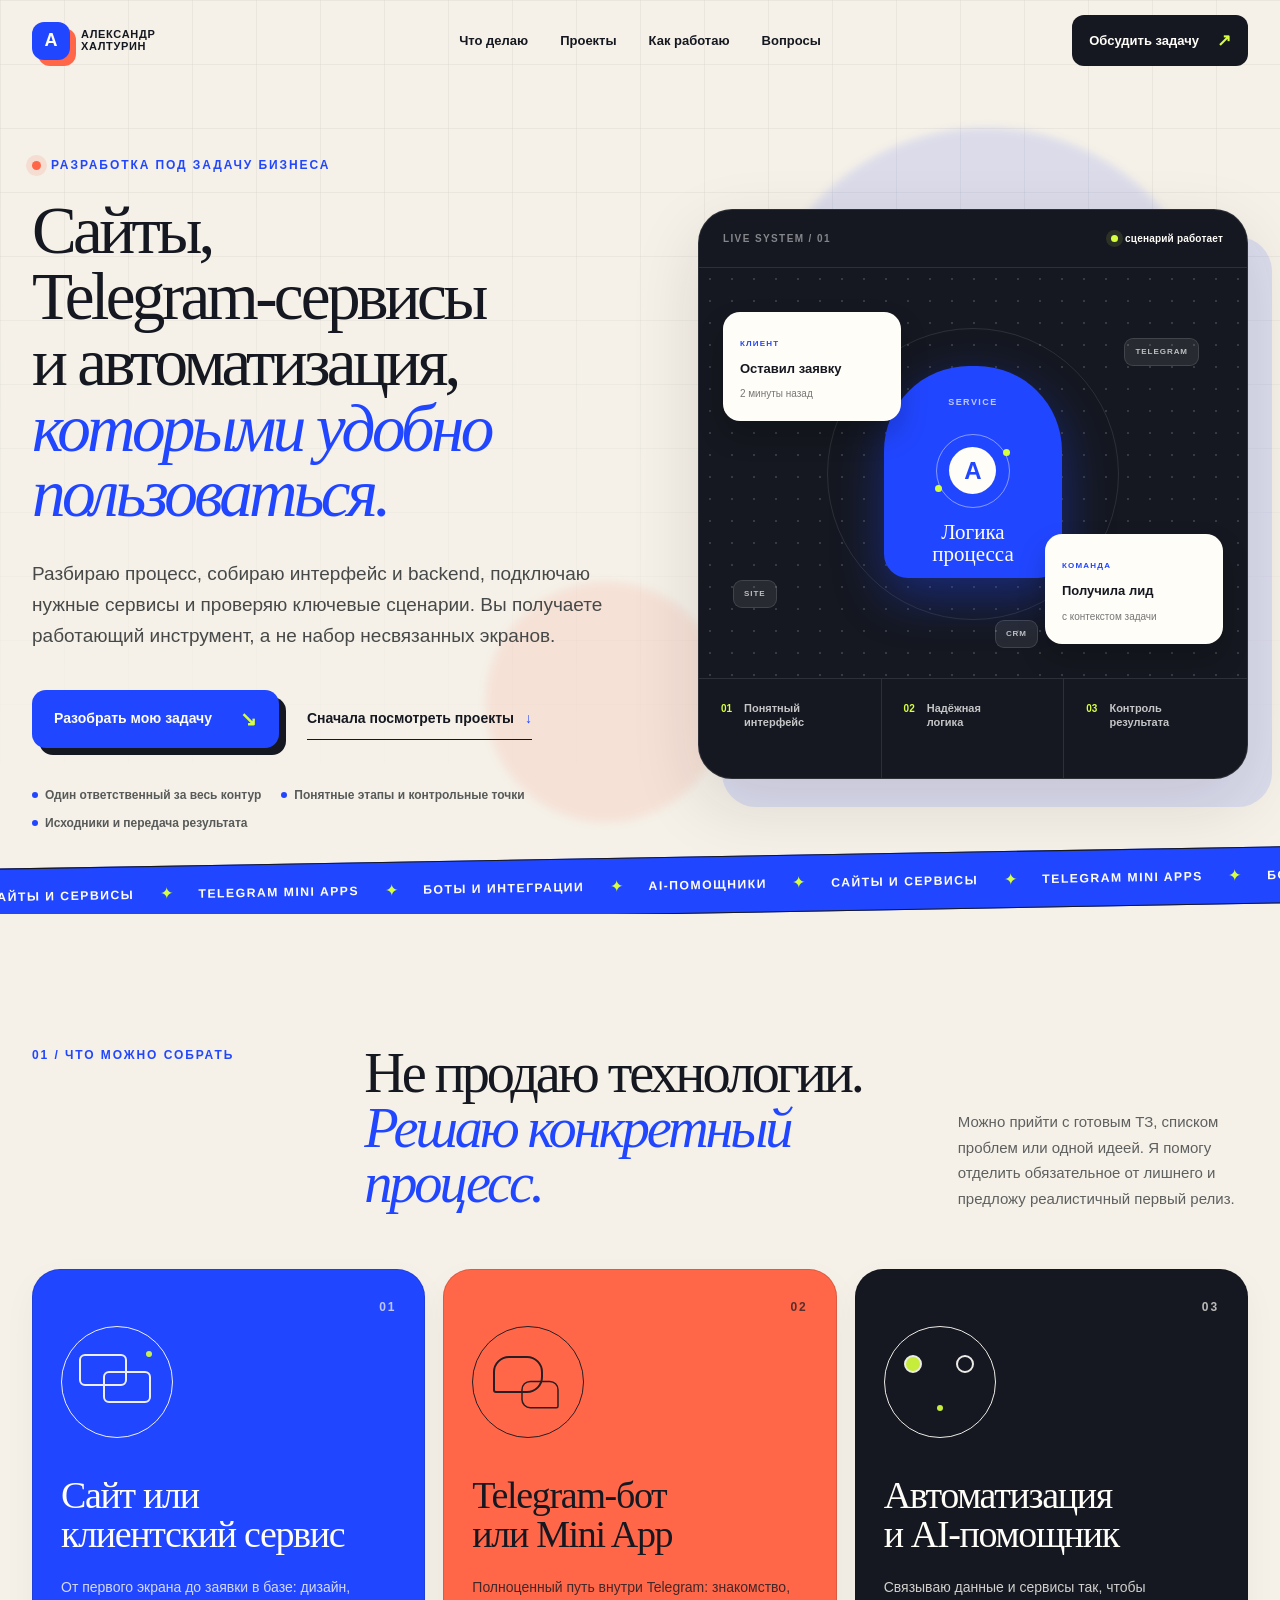
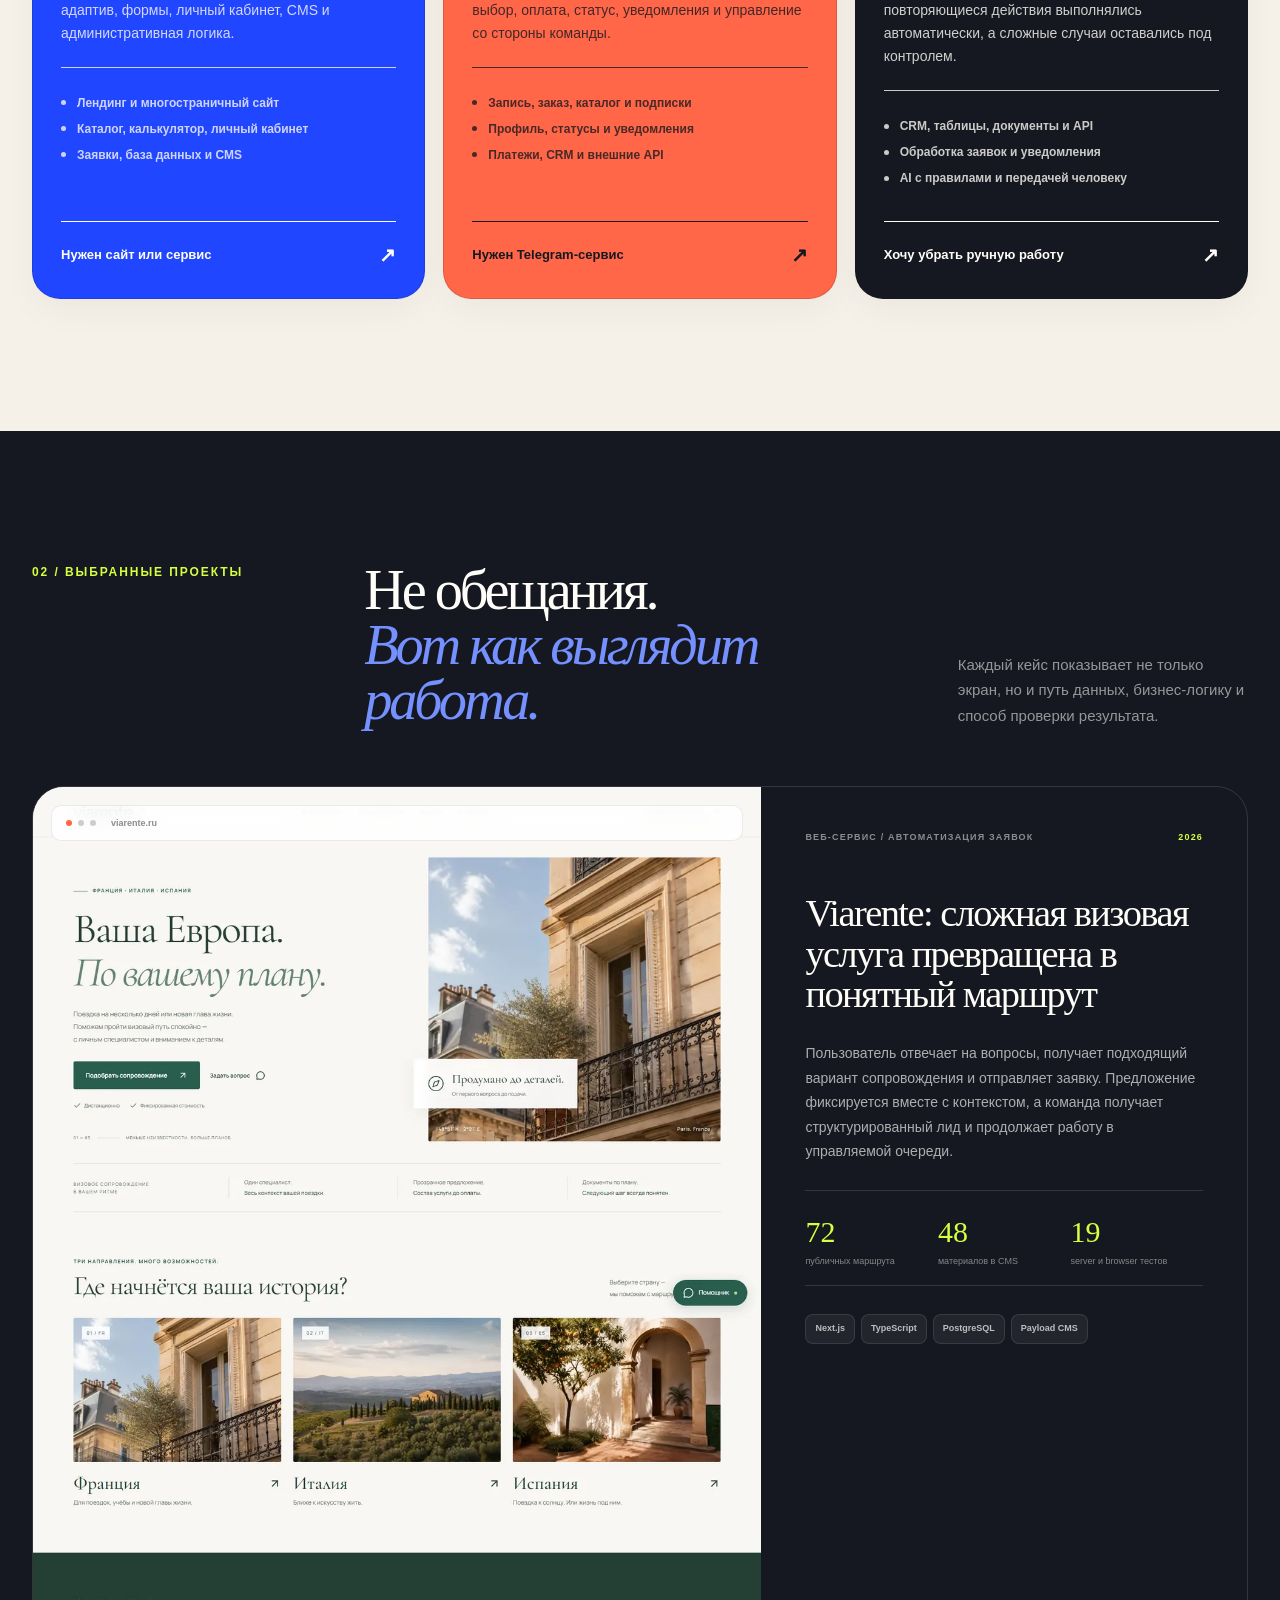
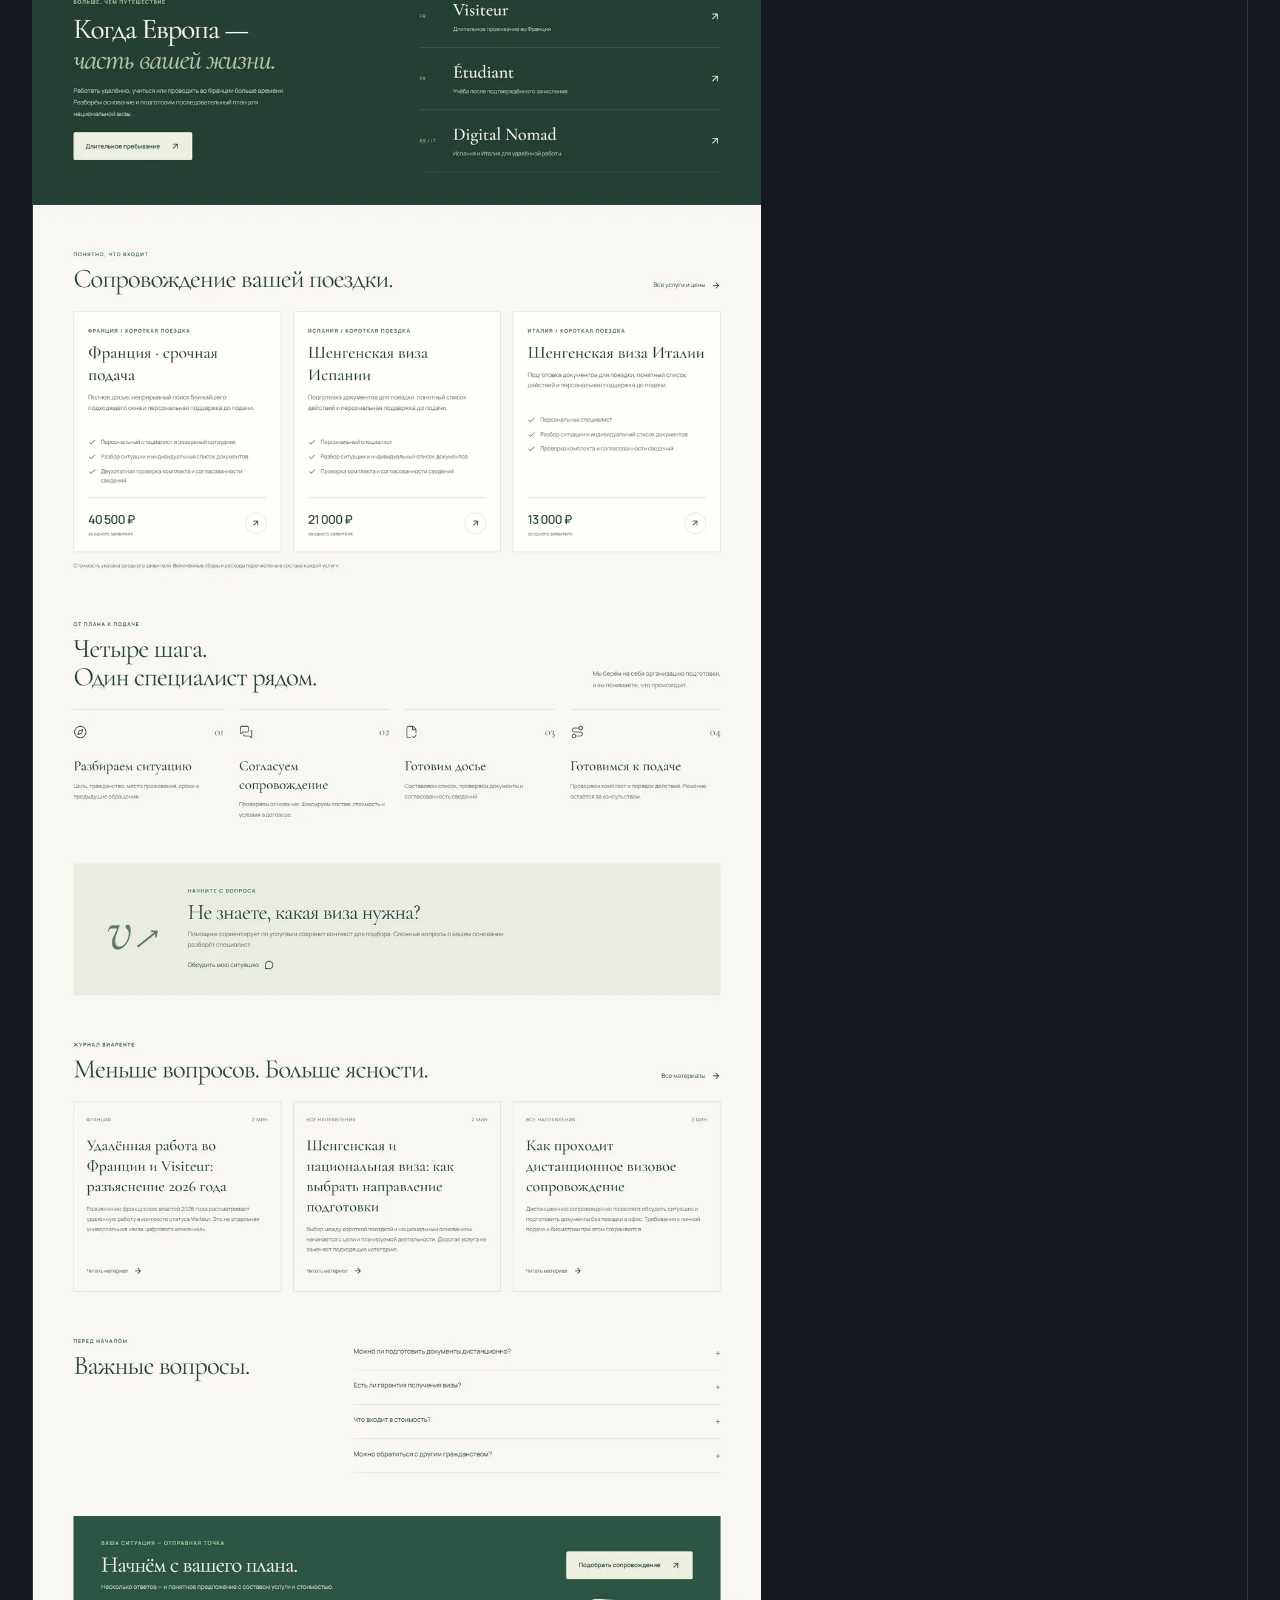
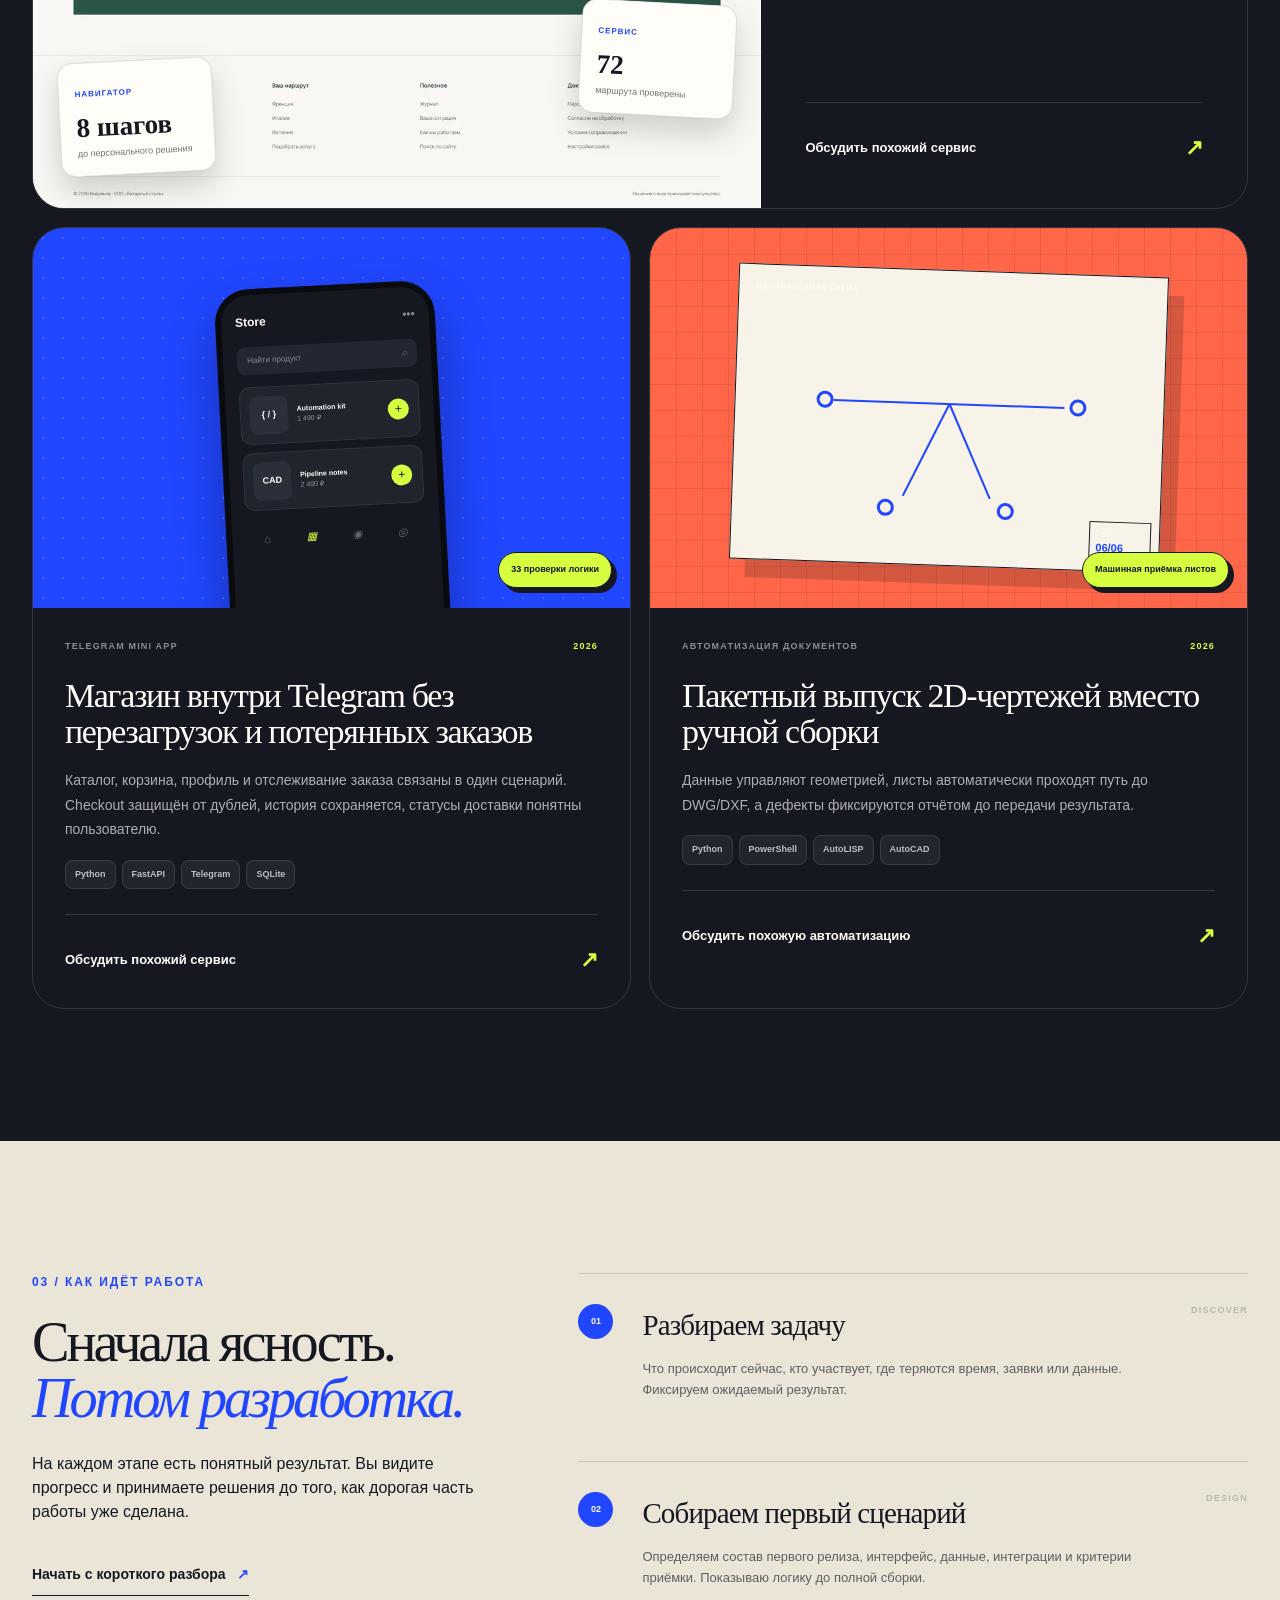
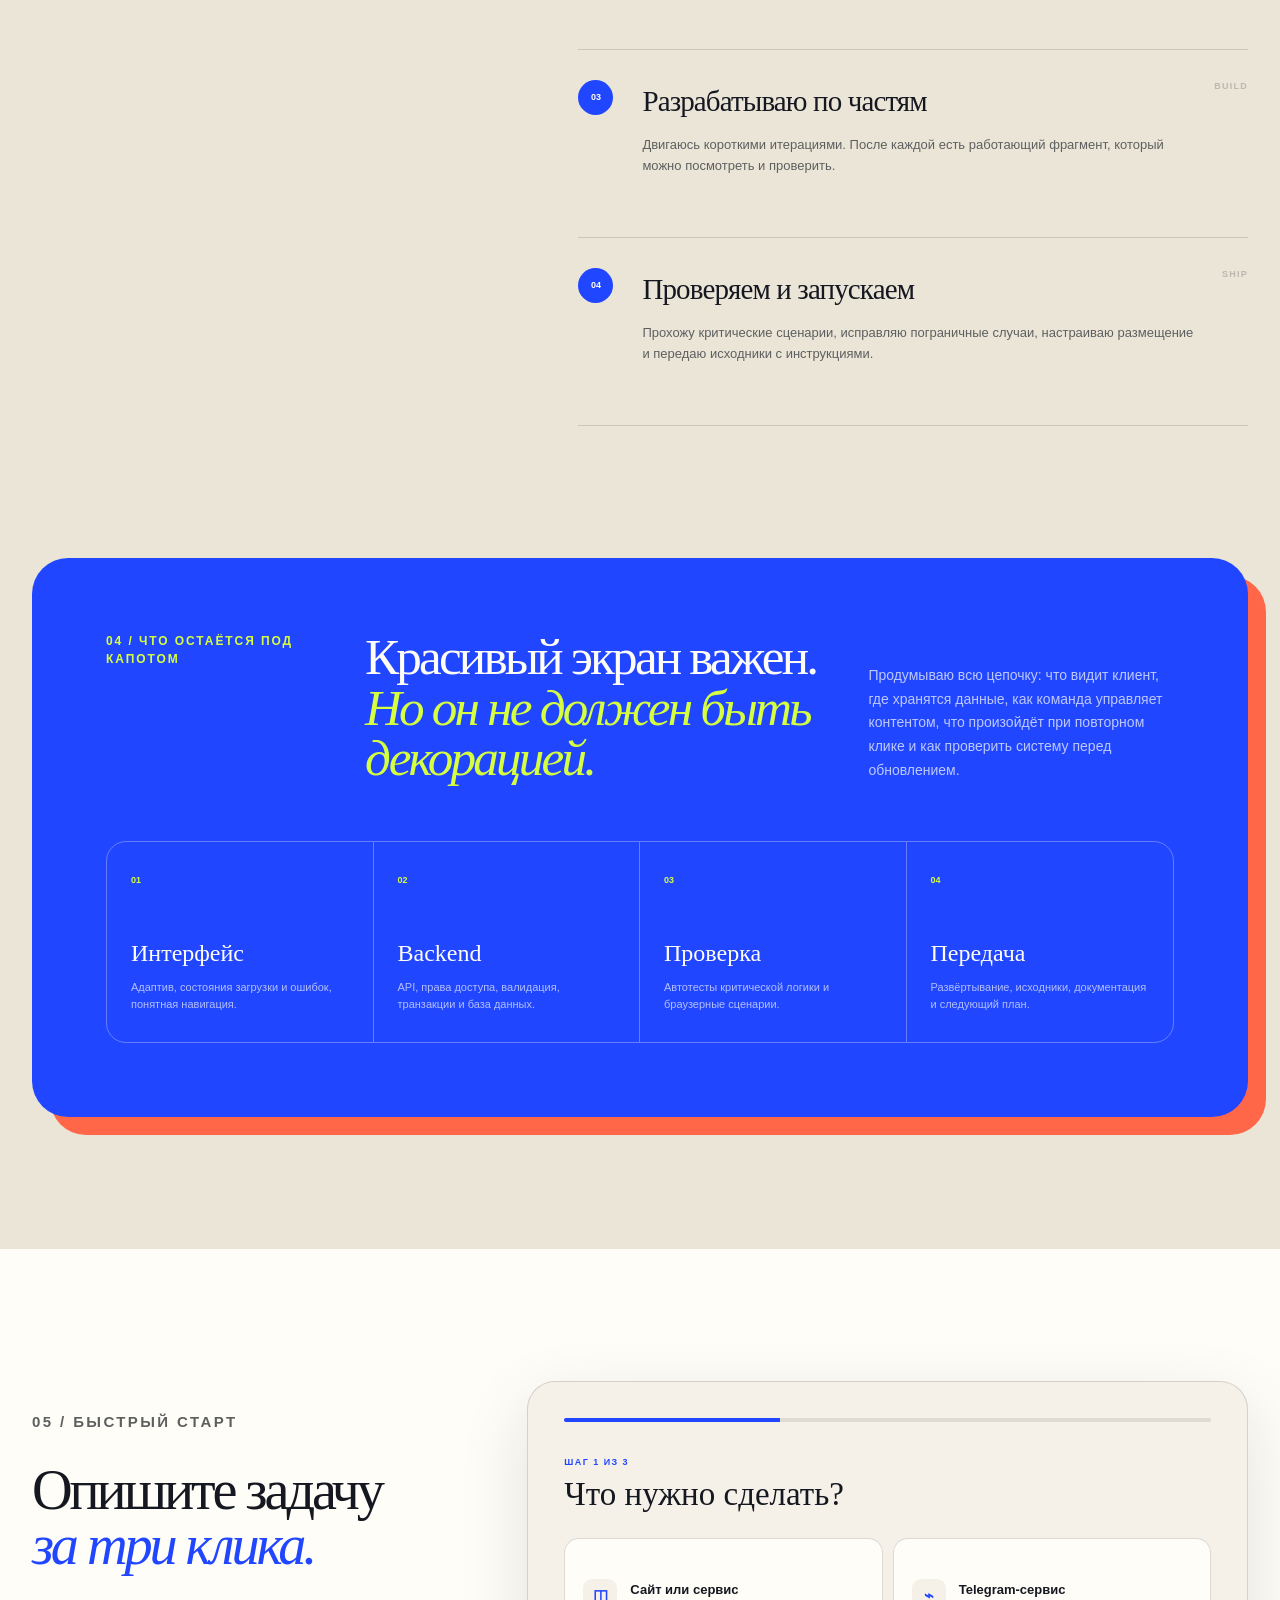
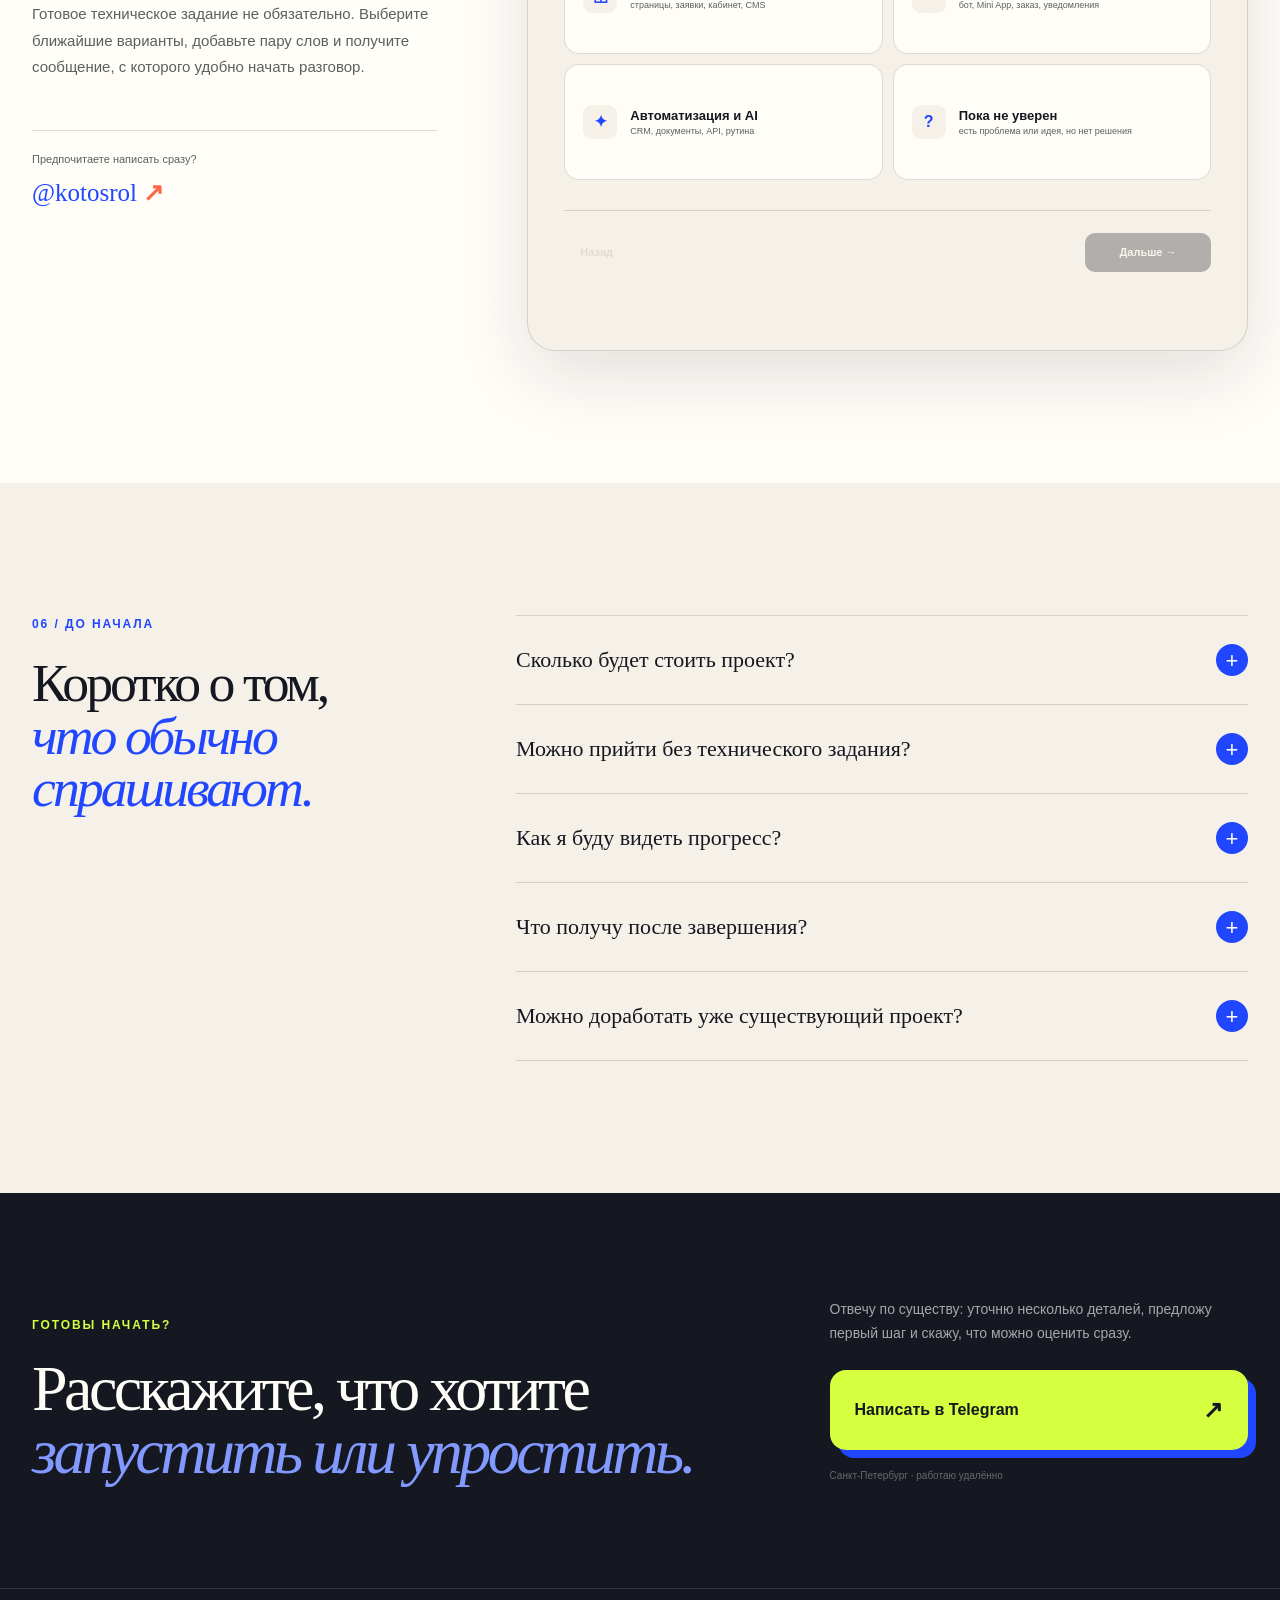
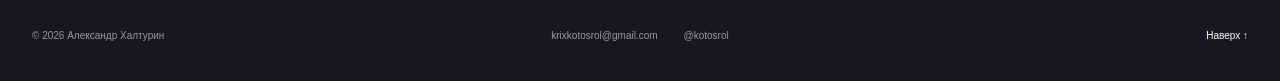
==== index.html @ 5d01c500 "Launch client-focused portfolio" ====
<!doctype html>
<html lang="ru">
<head>
  <meta charset="utf-8">
  <meta name="viewport" content="width=device-width, initial-scale=1">
  <meta name="theme-color" content="#f5f1e8">
  <meta name="description" content="Сайты, Telegram-сервисы и автоматизация для бизнеса. Разбор задачи, интерфейс, backend, интеграции и проверка перед запуском.">
  <title>Александр Халтурин — сайты, Telegram и автоматизация</title>
  <link rel="icon" href="assets/favicon.svg" type="image/svg+xml">
  <link rel="stylesheet" href="styles.css">
  <script src="app.js" defer></script>
</head>
<body>
  <a class="skip-link" href="#main">Перейти к содержанию</a>

  <header class="site-header" data-header>
    <a class="brand" href="#top" aria-label="На главную">
      <span class="brand-mark">A</span>
      <span>Александр<br>Халтурин</span>
    </a>
    <nav class="desktop-nav" aria-label="Основная навигация">
      <a href="#services">Что делаю</a>
      <a href="#work">Проекты</a>
      <a href="#process">Как работаю</a>
      <a href="#faq">Вопросы</a>
    </nav>
    <a class="header-cta" href="#brief">Обсудить задачу <span>↗</span></a>
    <button class="menu-toggle" type="button" aria-label="Открыть меню" aria-expanded="false" data-menu-toggle>
      <span></span><span></span>
    </button>
    <nav class="mobile-nav" aria-label="Мобильная навигация" data-mobile-nav>
      <a href="#services">Что делаю</a>
      <a href="#work">Проекты</a>
      <a href="#process">Как работаю</a>
      <a href="#faq">Вопросы</a>
      <a href="#brief">Обсудить задачу</a>
    </nav>
  </header>

  <main id="main">
    <section class="hero" id="top">
      <div class="hero-grid" aria-hidden="true"></div>
      <div class="hero-orb hero-orb-one" aria-hidden="true"></div>
      <div class="hero-orb hero-orb-two" aria-hidden="true"></div>
      <div class="shell hero-layout">
        <div class="hero-copy reveal">
          <p class="eyebrow"><span></span> Разработка под задачу бизнеса</p>
          <h1>Сайты, Telegram&#8209;сервисы<br>и автоматизация,<br><em>которыми удобно пользоваться.</em></h1>
          <p class="hero-lead">Разбираю процесс, собираю интерфейс и backend, подключаю нужные сервисы и проверяю ключевые сценарии. Вы получаете работающий инструмент, а не набор несвязанных экранов.</p>
          <div class="hero-actions">
            <a class="button button-primary" href="#brief">Разобрать мою задачу <span>↘</span></a>
            <a class="text-link" href="#work">Сначала посмотреть проекты <span>↓</span></a>
          </div>
          <ul class="hero-points" aria-label="Основные преимущества">
            <li><i></i> Один ответственный за весь контур</li>
            <li><i></i> Понятные этапы и контрольные точки</li>
            <li><i></i> Исходники и передача результата</li>
          </ul>
        </div>

        <div class="hero-stage reveal" style="--delay:120ms" aria-label="Схема работы цифрового сервиса">
          <div class="stage-topline"><span>LIVE SYSTEM / 01</span><b><i></i> сценарий работает</b></div>
          <div class="stage-canvas">
            <div class="stage-card stage-user">
              <small>КЛИЕНТ</small>
              <strong>Оставил заявку</strong>
              <span>2 минуты назад</span>
            </div>
            <div class="stage-path path-one"><i></i></div>
            <div class="stage-core">
              <span class="core-label">SERVICE</span>
              <div class="core-ring"><div>A</div></div>
              <strong>Логика<br>процесса</strong>
            </div>
            <div class="stage-path path-two"><i></i></div>
            <div class="stage-card stage-result">
              <small>КОМАНДА</small>
              <strong>Получила лид</strong>
              <span>с контекстом задачи</span>
            </div>
            <div class="stage-chip chip-site">SITE</div>
            <div class="stage-chip chip-telegram">TELEGRAM</div>
            <div class="stage-chip chip-crm">CRM</div>
          </div>
          <div class="stage-footer">
            <div><span>01</span><p>Понятный<br>интерфейс</p></div>
            <div><span>02</span><p>Надёжная<br>логика</p></div>
            <div><span>03</span><p>Контроль<br>результата</p></div>
          </div>
        </div>
      </div>
      <div class="hero-marquee" aria-label="Направления работы">
        <div>
          <span>САЙТЫ И СЕРВИСЫ</span><i>✦</i><span>TELEGRAM MINI APPS</span><i>✦</i><span>БОТЫ И ИНТЕГРАЦИИ</span><i>✦</i><span>AI-ПОМОЩНИКИ</span><i>✦</i>
          <span aria-hidden="true">САЙТЫ И СЕРВИСЫ</span><i aria-hidden="true">✦</i><span aria-hidden="true">TELEGRAM MINI APPS</span><i aria-hidden="true">✦</i><span aria-hidden="true">БОТЫ И ИНТЕГРАЦИИ</span><i aria-hidden="true">✦</i><span aria-hidden="true">AI-ПОМОЩНИКИ</span><i aria-hidden="true">✦</i>
        </div>
      </div>
    </section>

    <section class="services section" id="services" aria-labelledby="services-title">
      <div class="shell">
        <header class="section-head reveal">
          <p class="section-kicker">01 / ЧТО МОЖНО СОБРАТЬ</p>
          <h2 id="services-title">Не продаю технологии.<br><em>Решаю конкретный процесс.</em></h2>
          <p>Можно прийти с готовым ТЗ, списком проблем или одной идеей. Я помогу отделить обязательное от лишнего и предложу реалистичный первый релиз.</p>
        </header>

        <div class="service-grid">
          <article class="service-card service-blue reveal">
            <div class="service-number">01</div>
            <div class="service-icon" aria-hidden="true"><span></span><span></span><span></span></div>
            <h3>Сайт или<br>клиентский сервис</h3>
            <p>От первого экрана до заявки в базе: дизайн, адаптив, формы, личный кабинет, CMS и административная логика.</p>
            <ul>
              <li>Лендинг и многостраничный сайт</li>
              <li>Каталог, калькулятор, личный кабинет</li>
              <li>Заявки, база данных и CMS</li>
            </ul>
            <a href="#brief" data-preset="site">Нужен сайт или сервис <span>↗</span></a>
          </article>

          <article class="service-card service-coral reveal" style="--delay:90ms">
            <div class="service-number">02</div>
            <div class="service-icon service-icon-chat" aria-hidden="true"><span></span><span></span></div>
            <h3>Telegram-бот<br>или Mini App</h3>
            <p>Полноценный путь внутри Telegram: знакомство, выбор, оплата, статус, уведомления и управление со стороны команды.</p>
            <ul>
              <li>Запись, заказ, каталог и подписки</li>
              <li>Профиль, статусы и уведомления</li>
              <li>Платежи, CRM и внешние API</li>
            </ul>
            <a href="#brief" data-preset="telegram">Нужен Telegram-сервис <span>↗</span></a>
          </article>

          <article class="service-card service-dark reveal" style="--delay:180ms">
            <div class="service-number">03</div>
            <div class="service-icon service-icon-flow" aria-hidden="true"><span></span><span></span><span></span></div>
            <h3>Автоматизация<br>и AI-помощник</h3>
            <p>Связываю данные и сервисы так, чтобы повторяющиеся действия выполнялись автоматически, а сложные случаи оставались под контролем.</p>
            <ul>
              <li>CRM, таблицы, документы и API</li>
              <li>Обработка заявок и уведомления</li>
              <li>AI с правилами и передачей человеку</li>
            </ul>
            <a href="#brief" data-preset="automation">Хочу убрать ручную работу <span>↗</span></a>
          </article>
        </div>
      </div>
    </section>

    <section class="work section" id="work" aria-labelledby="work-title">
      <div class="shell">
        <header class="section-head section-head-light reveal">
          <p class="section-kicker">02 / ВЫБРАННЫЕ ПРОЕКТЫ</p>
          <h2 id="work-title">Не обещания.<br><em>Вот как выглядит работа.</em></h2>
          <p>Каждый кейс показывает не только экран, но и путь данных, бизнес-логику и способ проверки результата.</p>
        </header>

        <article class="case case-featured reveal">
          <div class="case-visual viarente-visual">
            <img src="assets/viarente-home.webp" width="1600" height="1000" alt="Главная страница визовой платформы Viarente" loading="lazy">
            <div class="case-browser"><i></i><i></i><i></i><span>viarente.ru</span></div>
            <div class="case-float float-one"><small>НАВИГАТОР</small><strong>8 шагов</strong><span>до персонального решения</span></div>
            <div class="case-float float-two"><small>СЕРВИС</small><strong>72</strong><span>маршрута проверены</span></div>
          </div>
          <div class="case-copy">
            <div class="case-meta"><span>Веб-сервис / автоматизация заявок</span><b>2026</b></div>
            <h3>Viarente: сложная визовая услуга превращена в понятный маршрут</h3>
            <p>Пользователь отвечает на вопросы, получает подходящий вариант сопровождения и отправляет заявку. Предложение фиксируется вместе с контекстом, а команда получает структурированный лид и продолжает работу в управляемой очереди.</p>
            <dl class="case-stats">
              <div><dt>72</dt><dd>публичных маршрута</dd></div>
              <div><dt>48</dt><dd>материалов в CMS</dd></div>
              <div><dt>19</dt><dd>server и browser тестов</dd></div>
            </dl>
            <div class="case-tags"><span>Next.js</span><span>TypeScript</span><span>PostgreSQL</span><span>Payload CMS</span></div>
            <a class="case-link" href="#brief" data-preset="site">Обсудить похожий сервис <span>↗</span></a>
          </div>
        </article>

        <div class="case-pair">
          <article class="case case-small reveal">
            <div class="case-product telegram-product" aria-hidden="true">
              <div class="phone-shell">
                <div class="phone-head"><b>Store</b><span>•••</span></div>
                <div class="phone-search">Найти продукт <i>⌕</i></div>
                <div class="phone-card"><div>{ / }</div><p><strong>Automation kit</strong><span>1 490 ₽</span></p><button>+</button></div>
                <div class="phone-card"><div>CAD</div><p><strong>Pipeline notes</strong><span>2 490 ₽</span></p><button>+</button></div>
                <div class="phone-nav"><i>⌂</i><i>▦</i><i>◉</i><i>◎</i></div>
              </div>
              <span class="product-pill">33 проверки логики</span>
            </div>
            <div class="case-copy">
              <div class="case-meta"><span>Telegram Mini App</span><b>2026</b></div>
              <h3>Магазин внутри Telegram без перезагрузок и потерянных заказов</h3>
              <p>Каталог, корзина, профиль и отслеживание заказа связаны в один сценарий. Checkout защищён от дублей, история сохраняется, статусы доставки понятны пользователю.</p>
              <div class="case-tags"><span>Python</span><span>FastAPI</span><span>Telegram</span><span>SQLite</span></div>
              <a class="case-link" href="#brief" data-preset="telegram">Обсудить похожий сервис <span>↗</span></a>
            </div>
          </article>

          <article class="case case-small reveal" style="--delay:90ms">
            <div class="case-product cad-product" aria-hidden="true">
              <div class="cad-sheet">
                <span class="cad-title">ОДНОЛИНЕЙНАЯ СХЕМА</span>
                <div class="cad-line line-a"></div><div class="cad-line line-b"></div><div class="cad-line line-c"></div>
                <i class="cad-node node-a"></i><i class="cad-node node-b"></i><i class="cad-node node-c"></i><i class="cad-node node-d"></i>
                <div class="cad-stamp">DWG<br><b>06/06</b></div>
              </div>
              <span class="product-pill">Машинная приёмка листов</span>
            </div>
            <div class="case-copy">
              <div class="case-meta"><span>Автоматизация документов</span><b>2026</b></div>
              <h3>Пакетный выпуск 2D-чертежей вместо ручной сборки</h3>
              <p>Данные управляют геометрией, листы автоматически проходят путь до DWG/DXF, а дефекты фиксируются отчётом до передачи результата.</p>
              <div class="case-tags"><span>Python</span><span>PowerShell</span><span>AutoLISP</span><span>AutoCAD</span></div>
              <a class="case-link" href="#brief" data-preset="automation">Обсудить похожую автоматизацию <span>↗</span></a>
            </div>
          </article>
        </div>
      </div>
    </section>

    <section class="process section" id="process" aria-labelledby="process-title">
      <div class="shell process-layout">
        <header class="section-head reveal">
          <p class="section-kicker">03 / КАК ИДЁТ РАБОТА</p>
          <h2 id="process-title">Сначала ясность.<br><em>Потом разработка.</em></h2>
          <p>На каждом этапе есть понятный результат. Вы видите прогресс и принимаете решения до того, как дорогая часть работы уже сделана.</p>
          <a class="text-link text-link-dark" href="#brief">Начать с короткого разбора <span>↗</span></a>
        </header>
        <ol class="process-list">
          <li class="reveal"><span>01</span><div><h3>Разбираем задачу</h3><p>Что происходит сейчас, кто участвует, где теряются время, заявки или данные. Фиксируем ожидаемый результат.</p></div><b>DISCOVER</b></li>
          <li class="reveal"><span>02</span><div><h3>Собираем первый сценарий</h3><p>Определяем состав первого релиза, интерфейс, данные, интеграции и критерии приёмки. Показываю логику до полной сборки.</p></div><b>DESIGN</b></li>
          <li class="reveal"><span>03</span><div><h3>Разрабатываю по частям</h3><p>Двигаюсь короткими итерациями. После каждой есть работающий фрагмент, который можно посмотреть и проверить.</p></div><b>BUILD</b></li>
          <li class="reveal"><span>04</span><div><h3>Проверяем и запускаем</h3><p>Прохожу критические сценарии, исправляю пограничные случаи, настраиваю размещение и передаю исходники с инструкциями.</p></div><b>SHIP</b></li>
        </ol>
      </div>
    </section>

    <section class="quality section" aria-labelledby="quality-title">
      <div class="shell">
        <div class="quality-panel reveal">
          <div class="quality-copy">
            <p class="section-kicker">04 / ЧТО ОСТАЁТСЯ ПОД КАПОТОМ</p>
            <h2 id="quality-title">Красивый экран важен.<br><em>Но он не должен быть декорацией.</em></h2>
            <p>Продумываю всю цепочку: что видит клиент, где хранятся данные, как команда управляет контентом, что произойдёт при повторном клике и как проверить систему перед обновлением.</p>
          </div>
          <div class="quality-grid">
            <article><span>01</span><h3>Интерфейс</h3><p>Адаптив, состояния загрузки и ошибок, понятная навигация.</p></article>
            <article><span>02</span><h3>Backend</h3><p>API, права доступа, валидация, транзакции и база данных.</p></article>
            <article><span>03</span><h3>Проверка</h3><p>Автотесты критической логики и браузерные сценарии.</p></article>
            <article><span>04</span><h3>Передача</h3><p>Развёртывание, исходники, документация и следующий план.</p></article>
          </div>
        </div>
      </div>
    </section>

    <section class="brief section" id="brief" aria-labelledby="brief-title">
      <div class="shell brief-layout">
        <div class="brief-intro reveal">
          <p class="section-kicker">05 / БЫСТРЫЙ СТАРТ</p>
          <h2 id="brief-title">Опишите задачу<br><em>за три клика.</em></h2>
          <p>Готовое техническое задание не обязательно. Выберите ближайшие варианты, добавьте пару слов и получите сообщение, с которого удобно начать разговор.</p>
          <div class="brief-contact">
            <span>Предпочитаете написать сразу?</span>
            <a href="https://t.me/kotosrol" target="_blank" rel="noopener noreferrer">@kotosrol <b>↗</b></a>
          </div>
        </div>

        <form class="brief-card reveal" style="--delay:100ms" data-brief-form>
          <div class="brief-progress" aria-label="Прогресс заполнения"><span data-progress></span></div>
          <fieldset class="brief-step is-active" data-step="1">
            <legend><small>ШАГ 1 ИЗ 3</small>Что нужно сделать?</legend>
            <div class="choice-grid">
              <label><input type="radio" name="service" value="Сайт или клиентский сервис" data-service="site"><span><i>◫</i><b>Сайт или сервис</b><small>страницы, заявки, кабинет, CMS</small></span></label>
              <label><input type="radio" name="service" value="Telegram-бот или Mini App" data-service="telegram"><span><i>⌁</i><b>Telegram-сервис</b><small>бот, Mini App, заказ, уведомления</small></span></label>
              <label><input type="radio" name="service" value="Автоматизация или AI-помощник" data-service="automation"><span><i>✦</i><b>Автоматизация и AI</b><small>CRM, документы, API, рутина</small></span></label>
              <label><input type="radio" name="service" value="Пока нужно вместе определить решение"><span><i>?</i><b>Пока не уверен</b><small>есть проблема или идея, но нет решения</small></span></label>
            </div>
          </fieldset>

          <fieldset class="brief-step" data-step="2" hidden>
            <legend><small>ШАГ 2 ИЗ 3</small>На каком вы этапе?</legend>
            <div class="choice-grid choice-grid-compact">
              <label><input type="radio" name="stage" value="Есть только идея"><span><b>Есть идея</b><small>нужно продумать с нуля</small></span></label>
              <label><input type="radio" name="stage" value="Есть описание или прототип"><span><b>Есть описание</b><small>нужно оценить и собрать</small></span></label>
              <label><input type="radio" name="stage" value="Есть работающий проект"><span><b>Проект работает</b><small>нужно развить или исправить</small></span></label>
              <label><input type="radio" name="stage" value="Нужно заменить ручной процесс"><span><b>Всё делаем вручную</b><small>нужно найти место для автоматизации</small></span></label>
            </div>
          </fieldset>

          <fieldset class="brief-step" data-step="3" hidden>
            <legend><small>ШАГ 3 ИЗ 3</small>Что важнее всего?</legend>
            <div class="choice-grid choice-grid-compact">
              <label><input type="radio" name="priority" value="Быстро запустить первый результат"><span><b>Быстрый запуск</b><small>сначала самое важное</small></span></label>
              <label><input type="radio" name="priority" value="Продумать полноценный сервис"><span><b>Цельный продукт</b><small>сразу собрать основной контур</small></span></label>
              <label><input type="radio" name="priority" value="Разобраться в вариантах и стоимости"><span><b>Нужна оценка</b><small>сравнить варианты реализации</small></span></label>
              <label><input type="radio" name="priority" value="Надёжно развить существующее решение"><span><b>Развить без поломок</b><small>сохранить работающее и улучшить</small></span></label>
            </div>
            <label class="brief-note"><span>Пара слов о задаче <small>(необязательно)</small></span><textarea name="details" rows="3" maxlength="500" placeholder="Например: хотим принимать заявки на подбор услуги и передавать их менеджеру с ответами клиента"></textarea></label>
          </fieldset>

          <div class="brief-result" data-result hidden>
            <small>СООБЩЕНИЕ ГОТОВО</small>
            <h3>Можно переходить в Telegram</h3>
            <p data-summary></p>
            <a class="button button-primary" href="https://t.me/kotosrol" target="_blank" rel="noopener noreferrer" data-telegram-link>Отправить Александру <span>↗</span></a>
            <button class="brief-reset" type="button" data-reset>Изменить ответы</button>
          </div>

          <div class="brief-controls" data-controls>
            <button class="brief-back" type="button" data-back disabled>Назад</button>
            <button class="brief-next" type="button" data-next disabled>Дальше <span>→</span></button>
          </div>
        </form>
      </div>
    </section>

    <section class="faq section" id="faq" aria-labelledby="faq-title">
      <div class="shell faq-layout">
        <header class="section-head reveal">
          <p class="section-kicker">06 / ДО НАЧАЛА</p>
          <h2 id="faq-title">Коротко о том,<br><em>что обычно спрашивают.</em></h2>
        </header>
        <div class="faq-list">
          <details class="reveal"><summary>Сколько будет стоить проект?<span>+</span></summary><p>После короткого разбора я предложу состав первого релиза, этапы и оценку. Цена зависит не от количества экранов, а от логики, интеграций и требований к запуску. Если задача большая, её можно разделить на самостоятельные части.</p></details>
          <details class="reveal"><summary>Можно прийти без технического задания?<span>+</span></summary><p>Да. Достаточно описать, что сейчас происходит вручную, кто пользуется процессом и какого результата вы хотите. Я помогу превратить это в сценарии и понятный состав работ.</p></details>
          <details class="reveal"><summary>Как я буду видеть прогресс?<span>+</span></summary><p>Работа делится на короткие этапы с демонстрацией результата. Вы проверяете не отчёт о разработке, а работающие сценарии и принимаете решения до следующего этапа.</p></details>
          <details class="reveal"><summary>Что получу после завершения?<span>+</span></summary><p>Работающий проект, исходный код, настройки запуска и понятную инструкцию по управлению. Отдельно фиксируем, что требует поддержки и как безопасно развивать систему дальше.</p></details>
          <details class="reveal"><summary>Можно доработать уже существующий проект?<span>+</span></summary><p>Да. Сначала я разберу текущий код и поведение системы, отмечу риски и предложу границы безопасного изменения. После этого можно исправлять отдельную проблему или развивать продукт по этапам.</p></details>
        </div>
      </div>
    </section>

    <section class="final-cta" aria-labelledby="contact-title">
      <div class="cta-noise" aria-hidden="true"></div>
      <div class="shell final-layout">
        <div class="reveal">
          <p class="section-kicker">ГОТОВЫ НАЧАТЬ?</p>
          <h2 id="contact-title">Расскажите, что хотите<br><em>запустить или упростить.</em></h2>
        </div>
        <div class="final-action reveal" style="--delay:100ms">
          <p>Отвечу по существу: уточню несколько деталей, предложу первый шаг и скажу, что можно оценить сразу.</p>
          <a href="https://t.me/kotosrol" target="_blank" rel="noopener noreferrer"><span>Написать в Telegram</span><i>↗</i></a>
          <small>Санкт-Петербург · работаю удалённо</small>
        </div>
      </div>
    </section>
  </main>

  <footer class="site-footer">
    <div class="shell">
      <p>© <span data-year>2026</span> Александр Халтурин</p>
      <div><a href="mailto:krixkotosrol@gmail.com">krixkotosrol@gmail.com</a><a href="https://t.me/kotosrol" target="_blank" rel="noopener noreferrer">@kotosrol</a></div>
      <a href="#top">Наверх ↑</a>
    </div>
  </footer>
</body>
</html>
---- styles.css ----
:root {
  --paper: #f5f1e8;
  --paper-2: #ebe5d8;
  --ink: #151820;
  --ink-soft: #5d605f;
  --blue: #2146ff;
  --blue-dark: #1733c5;
  --coral: #ff6748;
  --acid: #d6ff3f;
  --line: rgba(21, 24, 32, 0.15);
  --white: #fffdf8;
  --radius: 28px;
  --shadow: 0 24px 70px rgba(21, 24, 32, 0.12);
  --shell: min(1320px, calc(100vw - 64px));
}

* { box-sizing: border-box; }
html { scroll-behavior: smooth; }
body {
  margin: 0;
  color: var(--ink);
  background: var(--paper);
  font-family: Inter, "Segoe UI", Arial, sans-serif;
  font-size: 16px;
  line-height: 1.5;
  text-rendering: optimizeLegibility;
  -webkit-font-smoothing: antialiased;
}
body.menu-open { overflow: hidden; }
a { color: inherit; text-decoration: none; }
button, textarea, input { font: inherit; }
img { display: block; max-width: 100%; }
::selection { color: var(--white); background: var(--blue); }

.skip-link {
  position: fixed;
  z-index: 1000;
  top: 12px;
  left: 12px;
  padding: 12px 16px;
  color: var(--white);
  background: var(--ink);
  border-radius: 10px;
  transform: translateY(-150%);
}
.skip-link:focus { transform: translateY(0); }
.shell { width: var(--shell); margin-inline: auto; }
.section { padding: 132px 0; }

.site-header {
  position: fixed;
  z-index: 100;
  top: 0;
  left: 0;
  width: 100%;
  min-height: 82px;
  padding: 14px 32px;
  display: grid;
  grid-template-columns: 1fr auto 1fr;
  align-items: center;
  color: var(--ink);
  border-bottom: 1px solid transparent;
  transition: background .25s ease, border-color .25s ease, transform .25s ease;
}
.site-header.is-scrolled {
  background: rgba(245, 241, 232, .9);
  border-color: var(--line);
  backdrop-filter: blur(18px);
}
.brand { display: inline-flex; align-items: center; gap: 11px; width: max-content; font-size: 11px; font-weight: 800; line-height: 1.05; letter-spacing: .06em; text-transform: uppercase; }
.brand-mark { width: 38px; height: 38px; display: grid; place-items: center; color: var(--white); background: var(--blue); border-radius: 12px; font-size: 18px; letter-spacing: 0; box-shadow: 6px 6px 0 var(--coral); }
.desktop-nav { display: flex; gap: 32px; font-size: 13px; font-weight: 700; }
.desktop-nav a { position: relative; padding: 10px 0; }
.desktop-nav a::after { content: ""; position: absolute; right: 0; bottom: 4px; left: 0; height: 2px; background: var(--blue); transform: scaleX(0); transform-origin: right; transition: transform .2s ease; }
.desktop-nav a:hover::after, .desktop-nav a:focus-visible::after { transform: scaleX(1); transform-origin: left; }
.header-cta { justify-self: end; display: inline-flex; align-items: center; gap: 18px; padding: 13px 17px; color: var(--white); background: var(--ink); border-radius: 12px; font-size: 13px; font-weight: 800; transition: transform .2s ease, background .2s ease; }
.header-cta:hover { background: var(--blue); transform: translateY(-2px); }
.header-cta span { color: var(--acid); font-size: 17px; }
.menu-toggle, .mobile-nav { display: none; }

.hero { position: relative; min-height: 820px; padding: 156px 0 82px; overflow: hidden; }
.hero-grid { position: absolute; inset: 0; opacity: .32; background-image: linear-gradient(var(--line) 1px, transparent 1px), linear-gradient(90deg, var(--line) 1px, transparent 1px); background-size: 64px 64px; mask-image: linear-gradient(to bottom, #000 20%, transparent 90%); }
.hero-orb { position: absolute; border-radius: 999px; filter: blur(4px); pointer-events: none; }
.hero-orb-one { width: 460px; height: 460px; right: 5%; top: 14%; background: rgba(33,70,255,.12); animation: drift 11s ease-in-out infinite; }
.hero-orb-two { width: 240px; height: 240px; left: 38%; bottom: 10%; background: rgba(255,103,72,.11); animation: drift 9s ease-in-out infinite reverse; }
.hero-layout { position: relative; z-index: 1; display: grid; grid-template-columns: minmax(0, 1.04fr) minmax(460px, .96fr); align-items: center; gap: 70px; }
.eyebrow, .section-kicker { margin: 0 0 24px; color: var(--blue); font-size: 12px; font-weight: 900; letter-spacing: .16em; text-transform: uppercase; }
.eyebrow { display: flex; align-items: center; gap: 10px; }
.eyebrow span { width: 9px; height: 9px; background: var(--coral); border-radius: 50%; box-shadow: 0 0 0 6px rgba(255,103,72,.14); }
.hero h1, .section-head h2, .quality-copy h2, .brief-intro h2, .final-layout h2 {
  margin: 0;
  font-family: Georgia, "Times New Roman", serif;
  font-size: clamp(54px, 5.25vw, 82px);
  font-weight: 500;
  line-height: .98;
  letter-spacing: -.055em;
}
.hero h1 em, .section-head h2 em, .quality-copy h2 em, .brief-intro h2 em, .final-layout h2 em { color: var(--blue); font-weight: 500; }
.hero-lead { max-width: 650px; margin: 32px 0 0; color: #464947; font-size: 19px; line-height: 1.62; }
.hero-actions { display: flex; align-items: center; gap: 28px; margin-top: 38px; }
.button { min-height: 58px; display: inline-flex; align-items: center; justify-content: center; gap: 28px; padding: 0 22px; border: 0; border-radius: 14px; font-size: 14px; font-weight: 900; cursor: pointer; transition: transform .2s ease, box-shadow .2s ease, background .2s ease; }
.button-primary { color: var(--white); background: var(--blue); box-shadow: 7px 7px 0 var(--ink); }
.button-primary:hover { background: var(--blue-dark); transform: translate(-2px, -2px); box-shadow: 10px 10px 0 var(--ink); }
.button-primary span { color: var(--acid); font-size: 20px; }
.text-link { display: inline-flex; align-items: center; gap: 11px; padding: 10px 0; border-bottom: 1px solid var(--ink); font-size: 14px; font-weight: 800; }
.text-link span { color: var(--blue); }
.hero-points { display: flex; flex-wrap: wrap; gap: 10px 20px; margin: 38px 0 0; padding: 0; list-style: none; color: #575a58; font-size: 12px; font-weight: 700; }
.hero-points li { display: flex; align-items: center; gap: 7px; }
.hero-points i { width: 6px; height: 6px; background: var(--blue); border-radius: 50%; }

.hero-stage { position: relative; min-height: 570px; background: var(--ink); border: 1px solid rgba(255,255,255,.1); border-radius: 34px; box-shadow: 24px 28px 0 rgba(33,70,255,.12), var(--shadow); overflow: hidden; transform: rotate(1.2deg); }
.stage-topline { height: 58px; padding: 0 24px; display: flex; align-items: center; justify-content: space-between; color: rgba(255,255,255,.48); border-bottom: 1px solid rgba(255,255,255,.1); font-size: 10px; font-weight: 800; letter-spacing: .14em; }
.stage-topline b { display: flex; align-items: center; gap: 7px; color: var(--white); letter-spacing: .02em; }
.stage-topline b i { width: 7px; height: 7px; background: var(--acid); border-radius: 50%; box-shadow: 0 0 0 5px rgba(214,255,63,.11); animation: pulse 2s ease-in-out infinite; }
.stage-canvas { position: relative; min-height: 410px; background-image: radial-gradient(rgba(255,255,255,.15) 1px, transparent 1px); background-size: 22px 22px; overflow: hidden; }
.stage-canvas::after { content: ""; position: absolute; width: 290px; height: 290px; top: 60px; left: 50%; border: 1px solid rgba(255,255,255,.1); border-radius: 50%; transform: translateX(-50%); }
.stage-core { position: absolute; z-index: 3; top: 98px; left: 50%; width: 178px; height: 212px; padding: 22px; color: var(--white); background: var(--blue); border-radius: 85px 85px 24px 24px; transform: translateX(-50%); box-shadow: 0 18px 50px rgba(33,70,255,.4); text-align: center; }
.core-label { font-size: 9px; font-weight: 900; letter-spacing: .16em; opacity: .7; }
.core-ring { width: 74px; height: 74px; margin: 22px auto 13px; display: grid; place-items: center; border: 1px solid rgba(255,255,255,.45); border-radius: 50%; animation: spin 14s linear infinite; }
.core-ring::before, .core-ring::after { content: ""; position: absolute; width: 7px; height: 7px; background: var(--acid); border-radius: 50%; }
.core-ring::before { transform: translate(34px, -18px); }
.core-ring::after { transform: translate(-34px, 18px); }
.core-ring div { width: 47px; height: 47px; display: grid; place-items: center; background: var(--white); color: var(--blue); border-radius: 50%; font-size: 24px; font-weight: 900; transform: rotate(0deg); animation: spin-reverse 14s linear infinite; }
.stage-core strong { display: block; font-family: Georgia, serif; font-size: 21px; font-weight: 500; line-height: 1.05; }
.stage-card { position: absolute; z-index: 4; width: 178px; padding: 17px; color: var(--ink); background: var(--white); border-radius: 17px; box-shadow: 0 14px 28px rgba(0,0,0,.2); }
.stage-user { top: 44px; left: 24px; }
.stage-result { right: 24px; bottom: 34px; }
.stage-card small { color: var(--blue); font-size: 8px; font-weight: 900; letter-spacing: .15em; }
.stage-card strong { display: block; margin: 6px 0 2px; font-size: 13px; }
.stage-card span { color: #777; font-size: 10px; }
.stage-path { position: absolute; z-index: 2; height: 2px; background: repeating-linear-gradient(90deg, rgba(255,255,255,.5) 0 5px, transparent 5px 10px); transform-origin: left center; }
.stage-path i { position: absolute; right: -4px; top: -3px; width: 8px; height: 8px; background: var(--acid); border-radius: 50%; animation: ping 1.8s ease-in-out infinite; }
.path-one { width: 122px; top: 135px; left: 172px; transform: rotate(16deg); }
.path-two { width: 126px; right: 158px; bottom: 143px; transform: rotate(18deg); }
.stage-chip { position: absolute; z-index: 5; padding: 7px 10px; color: rgba(255,255,255,.7); background: rgba(255,255,255,.08); border: 1px solid rgba(255,255,255,.12); border-radius: 9px; font-size: 8px; font-weight: 900; letter-spacing: .12em; }
.chip-site { left: 34px; bottom: 70px; }
.chip-telegram { right: 48px; top: 70px; }
.chip-crm { left: 54%; bottom: 30px; }
.stage-footer { height: 100px; display: grid; grid-template-columns: repeat(3, 1fr); border-top: 1px solid rgba(255,255,255,.1); }
.stage-footer div { padding: 22px; display: flex; align-items: flex-start; gap: 12px; border-right: 1px solid rgba(255,255,255,.1); }
.stage-footer div:last-child { border: 0; }
.stage-footer span { color: var(--acid); font-size: 10px; font-weight: 900; }
.stage-footer p { margin: 0; color: rgba(255,255,255,.75); font-size: 11px; font-weight: 700; line-height: 1.3; }
.hero-marquee { position: absolute; z-index: 2; right: 0; bottom: 0; left: 0; color: var(--white); background: var(--blue); border-block: 1px solid var(--ink); overflow: hidden; transform: rotate(-1deg) scale(1.02); }
.hero-marquee div { width: max-content; display: flex; align-items: center; gap: 25px; padding: 15px 0; animation: marquee 28s linear infinite; }
.hero-marquee span { font-size: 12px; font-weight: 900; letter-spacing: .12em; }
.hero-marquee i { color: var(--acid); font-style: normal; }

.section-head { display: grid; grid-template-columns: 1fr 1.9fr 1fr; align-items: end; gap: 42px; margin-bottom: 58px; }
.section-head .section-kicker { align-self: start; }
.section-head h2 { font-size: clamp(42px, 4.4vw, 67px); }
.section-head > p:last-child { margin: 0; color: var(--ink-soft); font-size: 15px; line-height: 1.7; }
.service-grid { display: grid; grid-template-columns: repeat(3, 1fr); gap: 18px; }
.service-card { min-height: 590px; padding: 28px; display: flex; flex-direction: column; border: 1px solid var(--line); border-radius: var(--radius); box-shadow: 0 12px 35px rgba(21,24,32,.04); transition: transform .25s ease, box-shadow .25s ease; }
.service-card:hover { transform: translateY(-7px); box-shadow: var(--shadow); }
.service-blue { color: var(--white); background: var(--blue); }
.service-coral { background: var(--coral); }
.service-dark { color: var(--white); background: var(--ink); }
.service-number { align-self: flex-end; font-size: 12px; font-weight: 900; letter-spacing: .16em; opacity: .7; }
.service-icon { width: 112px; height: 112px; margin: 10px 0 38px; position: relative; display: grid; place-items: center; border: 1px solid currentColor; border-radius: 50%; opacity: .92; }
.service-icon span { position: absolute; width: 48px; height: 32px; border: 2px solid currentColor; border-radius: 6px; }
.service-icon span:nth-child(1) { transform: translate(-14px,-12px); }
.service-icon span:nth-child(2) { transform: translate(10px,5px); }
.service-icon span:nth-child(3) { width: 6px; height: 6px; border: 0; background: var(--acid); border-radius: 50%; transform: translate(32px,-28px); }
.service-icon-chat span { width: 50px; height: 37px; border-radius: 16px 16px 16px 3px; }
.service-icon-chat span:nth-child(1) { transform: translate(-10px,-8px); }
.service-icon-chat span:nth-child(2) { transform: translate(12px,12px) scale(.75); border-radius: 12px 12px 3px 12px; }
.service-icon-flow span { width: 18px; height: 18px; border-radius: 50%; }
.service-icon-flow span:nth-child(1) { transform: translate(-27px,-18px); background: var(--acid); }
.service-icon-flow span:nth-child(2) { transform: translate(25px,-18px); }
.service-icon-flow span:nth-child(3) { transform: translate(0,26px); }
.service-card h3 { margin: 0; font-family: Georgia, serif; font-size: 38px; font-weight: 500; line-height: 1.02; letter-spacing: -.035em; }
.service-card > p { margin: 22px 0; font-size: 14px; line-height: 1.65; opacity: .8; }
.service-card ul { margin: 0 0 26px; padding: 18px 0 0; border-top: 1px solid currentColor; list-style: none; opacity: .78; }
.service-card li { position: relative; margin: 8px 0; padding-left: 16px; font-size: 12px; font-weight: 700; }
.service-card li::before { content: ""; position: absolute; left: 0; top: .55em; width: 5px; height: 5px; background: currentColor; border-radius: 50%; }
.service-card > a { margin-top: auto; display: flex; justify-content: space-between; align-items: center; padding-top: 18px; border-top: 1px solid currentColor; font-size: 13px; font-weight: 900; }
.service-card > a span { font-size: 20px; }
.service-blue .service-icon, .service-dark .service-icon { color: var(--white); }
.service-coral .service-icon span:nth-child(3), .service-coral .service-icon-flow span:nth-child(1) { background: var(--blue); }

.work { color: var(--white); background: var(--ink); }
.section-head-light .section-kicker { color: var(--acid); }
.section-head-light h2 em { color: #7590ff; }
.section-head-light > p:last-child { color: rgba(255,255,255,.55); }
.case { overflow: hidden; border: 1px solid rgba(255,255,255,.13); border-radius: 32px; }
.case-featured { display: grid; grid-template-columns: 1.2fr .8fr; min-height: 650px; }
.case-visual { position: relative; min-height: 650px; overflow: hidden; background: #e9e6df; }
.case-visual img { width: 100%; height: 100%; object-fit: cover; object-position: top center; transition: transform .7s cubic-bezier(.2,.8,.2,1); }
.case:hover .case-visual img { transform: scale(1.025); }
.case-browser { position: absolute; top: 18px; right: 18px; left: 18px; height: 36px; padding: 0 14px; display: flex; align-items: center; gap: 6px; color: #8c8c8c; background: rgba(255,255,255,.88); border: 1px solid rgba(0,0,0,.08); border-radius: 10px; backdrop-filter: blur(10px); }
.case-browser i { width: 6px; height: 6px; background: #ccc; border-radius: 50%; }
.case-browser i:first-child { background: var(--coral); }
.case-browser span { margin-left: 9px; font-size: 9px; font-weight: 700; }
.case-float { position: absolute; z-index: 2; width: 155px; padding: 16px; color: var(--ink); background: var(--white); border: 1px solid rgba(0,0,0,.12); border-radius: 15px; box-shadow: 0 14px 30px rgba(0,0,0,.17); }
.case-float small { color: var(--blue); font-size: 8px; font-weight: 900; letter-spacing: .12em; }
.case-float strong { display: block; margin-top: 4px; font-family: Georgia, serif; font-size: 27px; }
.case-float span { display: block; color: #737373; font-size: 9px; line-height: 1.3; }
.float-one { left: 26px; bottom: 34px; transform: rotate(-3deg); }
.float-two { right: 26px; bottom: 92px; transform: rotate(3deg); }
.case-copy { padding: 44px; display: flex; flex-direction: column; }
.case-meta { display: flex; justify-content: space-between; align-items: center; margin-bottom: 48px; color: rgba(255,255,255,.5); font-size: 9px; font-weight: 900; letter-spacing: .13em; text-transform: uppercase; }
.case-meta b { color: var(--acid); }
.case-copy h3 { margin: 0; font-family: Georgia, serif; font-size: clamp(32px, 3vw, 48px); font-weight: 500; line-height: 1.06; letter-spacing: -.04em; }
.case-copy > p { margin: 26px 0; color: rgba(255,255,255,.65); font-size: 14px; line-height: 1.75; }
.case-stats { display: grid; grid-template-columns: repeat(3,1fr); margin: 0 0 28px; border-block: 1px solid rgba(255,255,255,.13); }
.case-stats div { padding: 18px 12px 18px 0; }
.case-stats dt { color: var(--acid); font-family: Georgia, serif; font-size: 30px; }
.case-stats dd { margin: 2px 0 0; color: rgba(255,255,255,.48); font-size: 9px; line-height: 1.3; }
.case-tags { display: flex; flex-wrap: wrap; gap: 6px; }
.case-tags span { padding: 7px 9px; color: rgba(255,255,255,.7); background: rgba(255,255,255,.06); border: 1px solid rgba(255,255,255,.1); border-radius: 8px; font-size: 9px; font-weight: 800; }
.case-link { width: 100%; margin-top: auto; padding-top: 28px; display: flex; justify-content: space-between; align-items: center; color: var(--white); border-top: 1px solid rgba(255,255,255,.13); font-size: 13px; font-weight: 900; }
.case-link span { color: var(--acid); font-size: 22px; transition: transform .2s ease; }
.case-link:hover span { transform: translate(3px,-3px); }
.case-pair { display: grid; grid-template-columns: 1fr 1fr; gap: 18px; margin-top: 18px; }
.case-small { min-height: 760px; display: flex; flex-direction: column; }
.case-product { position: relative; height: 380px; display: grid; place-items: center; overflow: hidden; }
.telegram-product { background: var(--blue); background-image: radial-gradient(rgba(255,255,255,.17) 1px, transparent 1px); background-size: 20px 20px; }
.phone-shell { width: 220px; height: 336px; padding: 18px 14px; color: var(--white); background: #151820; border: 6px solid #090b0f; border-radius: 34px 34px 0 0; box-shadow: 0 25px 50px rgba(0,0,0,.3); transform: translateY(35px) rotate(-3deg); }
.phone-head { display: flex; justify-content: space-between; align-items: center; font-size: 12px; }
.phone-head span { opacity: .5; }
.phone-search { margin: 16px 0 12px; padding: 8px 10px; display: flex; justify-content: space-between; color: rgba(255,255,255,.45); background: #222731; border-radius: 8px; font-size: 8px; }
.phone-card { margin-top: 8px; padding: 9px; display: grid; grid-template-columns: 38px 1fr 22px; align-items: center; gap: 9px; background: #20252d; border: 1px solid rgba(255,255,255,.07); border-radius: 11px; }
.phone-card > div { height: 38px; display: grid; place-items: center; background: #2a303a; border-radius: 8px; font-size: 9px; font-weight: 900; }
.phone-card p { margin: 0; display: flex; flex-direction: column; }
.phone-card strong { font-size: 7px; }
.phone-card p span { color: rgba(255,255,255,.5); font-size: 7px; }
.phone-card button { width: 21px; height: 21px; padding: 0; color: #12141a; background: var(--acid); border: 0; border-radius: 50%; font-size: 12px; }
.phone-nav { margin-top: 20px; display: flex; justify-content: space-around; color: rgba(255,255,255,.35); font-style: normal; font-size: 11px; }
.phone-nav i:nth-child(2) { color: var(--acid); }
.product-pill { position: absolute; right: 18px; bottom: 20px; padding: 10px 12px; color: var(--ink); background: var(--acid); border: 1px solid var(--ink); border-radius: 99px; font-size: 9px; font-weight: 900; box-shadow: 5px 5px 0 var(--ink); }
.cad-product { background: var(--coral); background-image: linear-gradient(rgba(21,24,32,.1) 1px, transparent 1px), linear-gradient(90deg, rgba(21,24,32,.1) 1px, transparent 1px); background-size: 26px 26px; }
.cad-sheet { position: relative; width: 72%; height: 78%; background: #f8f3e8; border: 1px solid var(--ink); box-shadow: 16px 18px 0 rgba(21,24,32,.18); transform: rotate(2deg); }
.cad-title { position: absolute; top: 16px; left: 17px; font-size: 7px; font-weight: 900; letter-spacing: .12em; }
.cad-line { position: absolute; height: 2px; background: var(--blue); transform-origin: left center; }
.line-a { width: 54%; top: 45%; left: 23%; }
.line-b { width: 24%; top: 45%; left: 50%; transform: rotate(65deg); }
.line-c { width: 24%; top: 45%; left: 50%; transform: rotate(115deg); }
.cad-node { position: absolute; width: 17px; height: 17px; background: #f8f3e8; border: 3px solid var(--blue); border-radius: 50%; }
.node-a { left: 19%; top: calc(45% - 8px); }
.node-b { right: 18%; top: calc(45% - 8px); }
.node-c { left: 34%; bottom: 16%; }
.node-d { right: 34%; bottom: 16%; }
.cad-stamp { position: absolute; right: 8px; bottom: 8px; width: 62px; padding: 6px; border: 1px solid var(--ink); font-size: 7px; }
.cad-stamp b { color: var(--blue); font-size: 11px; }
.case-small .case-copy { min-height: 380px; padding: 32px; }
.case-small .case-meta { margin-bottom: 25px; }
.case-small .case-copy h3 { font-size: 34px; }
.case-small .case-copy > p { margin: 18px 0; }
.case-small .case-link { margin-top: 25px; }

.process { background: var(--paper-2); }
.process-layout { display: grid; grid-template-columns: .8fr 1.2fr; gap: 100px; }
.process .section-head { display: block; margin: 0; align-self: start; position: sticky; top: 120px; }
.process .section-head h2 { margin-bottom: 26px; }
.process .section-head > p:last-of-type { max-width: 520px; margin-bottom: 30px; }
.text-link-dark { border-color: var(--ink); }
.process-list { margin: 0; padding: 0; list-style: none; border-top: 1px solid var(--line); }
.process-list li { min-height: 188px; padding: 30px 0; display: grid; grid-template-columns: 44px 1fr auto; align-items: start; gap: 20px; border-bottom: 1px solid var(--line); }
.process-list > li > span { width: 35px; height: 35px; display: grid; place-items: center; color: var(--white); background: var(--blue); border-radius: 50%; font-size: 9px; font-weight: 900; }
.process-list h3 { margin: 0 0 10px; font-family: Georgia, serif; font-size: 29px; font-weight: 500; letter-spacing: -.03em; }
.process-list p { max-width: 560px; margin: 0; color: var(--ink-soft); font-size: 13px; line-height: 1.65; }
.process-list b { color: rgba(21,24,32,.22); font-size: 9px; letter-spacing: .14em; }

.quality { padding-top: 0; background: var(--paper-2); }
.quality-panel { padding: 74px; color: var(--white); background: var(--blue); border-radius: 36px; box-shadow: 18px 18px 0 var(--coral); }
.quality-copy { display: grid; grid-template-columns: .7fr 1.5fr 1fr; align-items: end; gap: 45px; margin-bottom: 58px; }
.quality-copy .section-kicker { color: var(--acid); align-self: start; }
.quality-copy h2 { font-size: clamp(40px, 4vw, 60px); }
.quality-copy h2 em { color: var(--acid); }
.quality-copy > p:last-child { margin: 0; color: rgba(255,255,255,.7); font-size: 14px; line-height: 1.7; }
.quality-grid { display: grid; grid-template-columns: repeat(4,1fr); border: 1px solid rgba(255,255,255,.3); border-radius: 20px; overflow: hidden; }
.quality-grid article { min-height: 200px; padding: 24px; border-right: 1px solid rgba(255,255,255,.3); }
.quality-grid article:last-child { border: 0; }
.quality-grid span { color: var(--acid); font-size: 9px; font-weight: 900; }
.quality-grid h3 { margin: 45px 0 8px; font-family: Georgia, serif; font-size: 24px; font-weight: 500; }
.quality-grid p { margin: 0; color: rgba(255,255,255,.65); font-size: 11px; line-height: 1.55; }

.brief { background: var(--white); }
.brief-layout { display: grid; grid-template-columns: .72fr 1.28fr; gap: 90px; align-items: start; }
.brief-intro { position: sticky; top: 120px; }
.brief-intro h2 { font-size: clamp(46px,4.4vw,68px); }
.brief-intro > p { max-width: 480px; margin: 28px 0; color: var(--ink-soft); font-size: 15px; line-height: 1.75; }
.brief-contact { margin-top: 50px; padding-top: 20px; display: flex; flex-direction: column; gap: 6px; border-top: 1px solid var(--line); }
.brief-contact span { color: var(--ink-soft); font-size: 11px; }
.brief-contact a { width: max-content; color: var(--blue); font-family: Georgia, serif; font-size: 25px; }
.brief-contact b { color: var(--coral); }
.brief-card { min-height: 570px; padding: 36px; background: var(--paper); border: 1px solid var(--line); border-radius: 28px; box-shadow: var(--shadow); }
.brief-progress { height: 4px; margin-bottom: 36px; background: rgba(21,24,32,.1); border-radius: 99px; overflow: hidden; }
.brief-progress span { display: block; width: 33.333%; height: 100%; background: var(--blue); transition: width .3s ease; }
.brief-step { margin: 0; padding: 0; border: 0; }
.brief-step[hidden] { display: none; }
.brief-step legend { width: 100%; margin-bottom: 26px; padding: 0; font-family: Georgia, serif; font-size: 33px; line-height: 1.1; }
.brief-step legend small { display: block; margin-bottom: 8px; color: var(--blue); font-family: Inter,"Segoe UI",Arial,sans-serif; font-size: 9px; font-weight: 900; letter-spacing: .16em; }
.choice-grid { display: grid; grid-template-columns: 1fr 1fr; gap: 10px; }
.choice-grid label { cursor: pointer; }
.choice-grid input { position: absolute; opacity: 0; pointer-events: none; }
.choice-grid label > span { min-height: 116px; padding: 18px; display: grid; grid-template-columns: 34px 1fr; grid-template-rows: auto auto; align-content: center; column-gap: 13px; color: var(--ink); background: var(--white); border: 1px solid var(--line); border-radius: 15px; transition: border-color .2s ease, background .2s ease, transform .2s ease; }
.choice-grid label:hover > span { transform: translateY(-2px); border-color: var(--blue); }
.choice-grid input:focus-visible + span { outline: 3px solid rgba(33,70,255,.22); outline-offset: 2px; }
.choice-grid input:checked + span { color: var(--white); background: var(--blue); border-color: var(--blue); }
.choice-grid i { grid-row: 1 / 3; width: 34px; height: 34px; display: grid; place-items: center; color: var(--blue); background: var(--paper); border-radius: 9px; font-style: normal; font-weight: 900; }
.choice-grid input:checked + span i { color: var(--ink); background: var(--acid); }
.choice-grid b { align-self: end; font-size: 13px; }
.choice-grid small { align-self: start; color: var(--ink-soft); font-size: 9px; }
.choice-grid input:checked + span small { color: rgba(255,255,255,.65); }
.choice-grid-compact label > span { min-height: 92px; grid-template-columns: 1fr; }
.brief-note { margin-top: 20px; display: block; }
.brief-note > span { display: block; margin-bottom: 8px; font-size: 11px; font-weight: 800; }
.brief-note > span small { color: var(--ink-soft); font-weight: 500; }
.brief-note textarea { width: 100%; padding: 14px; resize: vertical; color: var(--ink); background: var(--white); border: 1px solid var(--line); border-radius: 12px; font-size: 12px; line-height: 1.5; }
.brief-note textarea:focus { outline: 3px solid rgba(33,70,255,.15); border-color: var(--blue); }
.brief-controls { margin-top: 30px; padding-top: 22px; display: flex; justify-content: space-between; border-top: 1px solid var(--line); }
.brief-controls button, .brief-reset { padding: 11px 16px; border: 0; border-radius: 10px; cursor: pointer; font-size: 11px; font-weight: 900; }
.brief-back { background: transparent; }
.brief-back:disabled { opacity: .3; }
.brief-next { min-width: 126px; color: var(--white); background: var(--ink); }
.brief-next:disabled { opacity: .3; cursor: not-allowed; }
.brief-next:not(:disabled):hover { background: var(--blue); }
.brief-result { padding: 34px 6px; text-align: center; }
.brief-result > small { color: var(--blue); font-size: 9px; font-weight: 900; letter-spacing: .15em; }
.brief-result h3 { margin: 14px 0; font-family: Georgia, serif; font-size: 42px; font-weight: 500; }
.brief-result p { max-width: 570px; margin: 0 auto 30px; color: var(--ink-soft); font-size: 13px; line-height: 1.65; white-space: pre-line; }
.brief-result .button { display: flex; max-width: 330px; margin: auto; }
.brief-reset { margin-top: 25px; color: var(--ink-soft); background: transparent; text-decoration: underline; }

.faq { background: var(--paper); }
.faq-layout { display: grid; grid-template-columns: .7fr 1.3fr; gap: 90px; }
.faq .section-head { display: block; margin: 0; }
.faq .section-head h2 { font-size: clamp(44px,4.2vw,64px); }
.faq-list { border-top: 1px solid var(--line); }
.faq-list details { border-bottom: 1px solid var(--line); }
.faq-list summary { min-height: 88px; display: flex; align-items: center; justify-content: space-between; gap: 20px; cursor: pointer; list-style: none; font-family: Georgia, serif; font-size: 22px; }
.faq-list summary::-webkit-details-marker { display: none; }
.faq-list summary span { width: 32px; height: 32px; flex: 0 0 auto; display: grid; place-items: center; color: var(--white); background: var(--blue); border-radius: 50%; font-family: Arial,sans-serif; transition: transform .2s ease; }
.faq-list details[open] summary span { transform: rotate(45deg); background: var(--coral); }
.faq-list details p { max-width: 680px; margin: -4px 54px 28px 0; color: var(--ink-soft); font-size: 14px; line-height: 1.75; }

.final-cta { position: relative; padding: 105px 0; color: var(--white); background: var(--ink); overflow: hidden; }
.cta-noise { position: absolute; inset: 0; opacity: .22; background-image: radial-gradient(rgba(255,255,255,.35) .6px, transparent .6px); background-size: 8px 8px; mask-image: linear-gradient(90deg, transparent, #000 50%, transparent); }
.final-layout { position: relative; display: grid; grid-template-columns: 1.25fr .75fr; align-items: end; gap: 100px; }
.final-layout .section-kicker { color: var(--acid); }
.final-layout h2 { font-size: clamp(48px,5vw,74px); }
.final-layout h2 em { color: #8299ff; }
.final-action p { margin: 0 0 25px; color: rgba(255,255,255,.62); font-size: 14px; line-height: 1.7; }
.final-action > a { min-height: 80px; padding: 0 25px; display: flex; justify-content: space-between; align-items: center; color: var(--ink); background: var(--acid); border-radius: 16px; box-shadow: 8px 8px 0 var(--blue); font-size: 16px; font-weight: 900; transition: transform .2s ease, box-shadow .2s ease; }
.final-action > a:hover { transform: translate(-2px,-2px); box-shadow: 12px 12px 0 var(--blue); }
.final-action > a i { font-style: normal; font-size: 24px; }
.final-action small { display: block; margin-top: 18px; color: rgba(255,255,255,.35); font-size: 10px; }
.site-footer { color: rgba(255,255,255,.55); background: var(--ink); border-top: 1px solid rgba(255,255,255,.12); }
.site-footer .shell { min-height: 92px; display: grid; grid-template-columns: 1fr auto 1fr; align-items: center; gap: 28px; font-size: 10px; }
.site-footer p { margin: 0; }
.site-footer div { display: flex; gap: 26px; }
.site-footer .shell > a { justify-self: end; color: var(--white); }

.reveal { opacity: 0; transform: translateY(24px); transition: opacity .7s ease var(--delay,0ms), transform .7s cubic-bezier(.2,.75,.2,1) var(--delay,0ms); }
.reveal.is-visible { opacity: 1; transform: translateY(0); }

@keyframes marquee { to { transform: translateX(-50%); } }
@keyframes drift { 0%,100% { transform: translate3d(0,0,0); } 50% { transform: translate3d(22px,-18px,0); } }
@keyframes pulse { 50% { box-shadow: 0 0 0 9px rgba(214,255,63,.02); opacity: .6; } }
@keyframes ping { 50% { opacity: .35; transform: scale(.65); } }
@keyframes spin { to { transform: rotate(360deg); } }
@keyframes spin-reverse { to { transform: rotate(-360deg); } }

@media (max-width: 1120px) {
  :root { --shell: min(100% - 40px, 980px); }
  .site-header { padding-inline: 20px; }
  .desktop-nav { gap: 20px; }
  .hero { padding-top: 132px; }
  .hero-layout { grid-template-columns: 1fr 430px; gap: 35px; }
  .hero h1 { font-size: 56px; }
  .hero-stage { min-height: 520px; }
  .stage-canvas { min-height: 360px; }
  .stage-core { top: 78px; }
  .stage-user { left: 14px; }
  .stage-result { right: 14px; }
  .section-head { grid-template-columns: .7fr 1.6fr 1fr; gap: 28px; }
  .service-card { min-height: 610px; padding: 22px; }
  .service-card h3 { font-size: 32px; }
  .case-featured { grid-template-columns: 1fr 1fr; }
  .case-copy { padding: 34px; }
  .process-layout, .brief-layout, .faq-layout { gap: 55px; }
  .quality-panel { padding: 52px; }
  .quality-copy { grid-template-columns: .6fr 1.4fr 1fr; gap: 25px; }
}

@media (max-width: 860px) {
  :root { --shell: min(100% - 32px, 720px); }
  .section { padding: 92px 0; }
  .site-header { min-height: 72px; grid-template-columns: 1fr auto; }
  .desktop-nav, .header-cta { display: none; }
  .menu-toggle { position: relative; z-index: 102; width: 42px; height: 42px; padding: 0; display: grid; place-items: center; background: var(--ink); border: 0; border-radius: 12px; }
  .menu-toggle span { position: absolute; width: 18px; height: 2px; background: var(--white); transition: transform .2s ease; }
  .menu-toggle span:first-child { transform: translateY(-4px); }
  .menu-toggle span:last-child { transform: translateY(4px); }
  .menu-toggle[aria-expanded="true"] span:first-child { transform: rotate(45deg); }
  .menu-toggle[aria-expanded="true"] span:last-child { transform: rotate(-45deg); }
  .mobile-nav { position: fixed; z-index: 101; inset: 0; padding: 110px 24px 40px; display: flex; flex-direction: column; gap: 0; color: var(--white); background: var(--blue); visibility: hidden; opacity: 0; transform: translateY(-12px); transition: opacity .2s ease, transform .2s ease, visibility .2s; }
  .mobile-nav.is-open { visibility: visible; opacity: 1; transform: translateY(0); }
  .mobile-nav a { padding: 18px 4px; border-bottom: 1px solid rgba(255,255,255,.25); font-family: Georgia,serif; font-size: 30px; }
  .mobile-nav a:last-child { margin-top: 24px; color: var(--ink); background: var(--acid); border: 0; border-radius: 14px; text-align: center; font-family: Inter,"Segoe UI",Arial,sans-serif; font-size: 14px; font-weight: 900; }
  .hero { padding: 120px 0 90px; }
  .hero-layout { display: block; }
  .hero-copy { max-width: 680px; }
  .hero h1 { font-size: clamp(48px,9vw,68px); }
  .hero-stage { max-width: 620px; min-height: 520px; margin: 65px auto 0; }
  .section-head { display: block; }
  .section-head h2 { margin-bottom: 24px; }
  .section-head > p:last-child { max-width: 580px; }
  .service-grid { grid-template-columns: 1fr; }
  .service-card { min-height: 520px; }
  .service-card h3 { font-size: 38px; }
  .case-featured { display: flex; flex-direction: column; }
  .case-visual { min-height: 510px; }
  .case-featured .case-copy { min-height: 540px; }
  .case-pair { grid-template-columns: 1fr; }
  .case-small { min-height: 720px; }
  .process-layout, .brief-layout, .faq-layout { grid-template-columns: 1fr; }
  .process .section-head, .brief-intro { position: static; }
  .quality-panel { padding: 46px 30px; }
  .quality-copy { display: block; }
  .quality-copy h2 { margin-bottom: 24px; }
  .quality-grid { grid-template-columns: 1fr 1fr; }
  .quality-grid article { border-bottom: 1px solid rgba(255,255,255,.3); }
  .quality-grid article:nth-child(2) { border-right: 0; }
  .quality-grid article:nth-child(3), .quality-grid article:nth-child(4) { border-bottom: 0; }
  .brief-intro > p { max-width: 600px; }
  .brief-contact { margin-top: 28px; }
  .final-layout { grid-template-columns: 1fr; gap: 45px; }
}

@media (max-width: 560px) {
  :root { --shell: calc(100% - 28px); --radius: 22px; }
  .section { padding: 76px 0; }
  .site-header { padding: 12px 14px; }
  .brand-mark { width: 34px; height: 34px; border-radius: 10px; box-shadow: 4px 4px 0 var(--coral); }
  .hero { min-height: auto; padding-top: 110px; }
  .hero-grid { background-size: 40px 40px; }
  .eyebrow, .section-kicker { margin-bottom: 18px; font-size: 10px; }
  .hero h1 { font-size: clamp(39px,12vw,56px); line-height: 1; }
  .hero-lead { margin-top: 24px; font-size: 16px; line-height: 1.58; }
  .hero-actions { align-items: stretch; flex-direction: column; gap: 12px; margin-top: 28px; }
  .hero-actions .text-link { width: max-content; }
  .button { width: 100%; min-height: 56px; }
  .hero-points { display: grid; margin-top: 28px; }
  .hero-stage { min-height: 430px; margin-top: 45px; border-radius: 24px; box-shadow: 10px 12px 0 rgba(33,70,255,.16); transform: none; }
  .stage-topline { height: 48px; padding: 0 14px; }
  .stage-topline > span { display: none; }
  .stage-canvas { min-height: 308px; }
  .stage-canvas::after { width: 220px; height: 220px; top: 52px; }
  .stage-core { top: 63px; width: 132px; height: 180px; padding: 17px; }
  .core-ring { width: 61px; height: 61px; margin: 16px auto 11px; }
  .core-ring div { width: 39px; height: 39px; }
  .stage-core strong { font-size: 17px; }
  .stage-card { width: 135px; padding: 12px; }
  .stage-user { top: 22px; left: 9px; }
  .stage-result { right: 9px; bottom: 24px; }
  .stage-card strong { font-size: 10px; }
  .path-one { width: 90px; top: 106px; left: 113px; }
  .path-two { width: 90px; right: 107px; bottom: 104px; }
  .chip-site { left: 15px; bottom: 54px; }
  .chip-telegram { right: 15px; top: 52px; }
  .chip-crm { display: none; }
  .stage-footer { height: 74px; }
  .stage-footer div { padding: 15px 8px; gap: 6px; }
  .stage-footer p { font-size: 8px; }
  .hero-marquee div { padding: 11px 0; }
  .section-head { margin-bottom: 38px; }
  .section-head h2, .quality-copy h2, .brief-intro h2, .final-layout h2 { font-size: clamp(38px,11vw,52px); }
  .section-head > p:last-child { font-size: 14px; }
  .service-card { min-height: 510px; padding: 22px; }
  .service-icon { width: 88px; height: 88px; margin-bottom: 28px; }
  .service-card h3 { font-size: 34px; }
  .case { border-radius: 22px; }
  .case-visual { min-height: 360px; }
  .case-browser { top: 9px; right: 9px; left: 9px; }
  .case-float { width: 122px; padding: 11px; }
  .case-float strong { font-size: 22px; }
  .float-one { left: 12px; bottom: 18px; }
  .float-two { right: 12px; bottom: 55px; }
  .case-copy { padding: 25px 21px; }
  .case-featured .case-copy { min-height: 560px; }
  .case-meta { margin-bottom: 28px; }
  .case-copy h3, .case-small .case-copy h3 { font-size: 31px; }
  .case-stats dt { font-size: 25px; }
  .case-product { height: 320px; }
  .case-small { min-height: 700px; }
  .case-small .case-copy { min-height: 380px; padding: 24px 21px; }
  .process-list li { grid-template-columns: 37px 1fr; min-height: 0; }
  .process-list b { display: none; }
  .process-list h3 { font-size: 25px; }
  .quality-panel { padding: 36px 20px; border-radius: 24px; box-shadow: 8px 9px 0 var(--coral); }
  .quality-grid { grid-template-columns: 1fr; }
  .quality-grid article { min-height: 150px; border-right: 0; border-bottom: 1px solid rgba(255,255,255,.3) !important; }
  .quality-grid article:last-child { border-bottom: 0 !important; }
  .quality-grid h3 { margin-top: 26px; }
  .brief-layout { gap: 42px; }
  .brief-card { min-height: 610px; padding: 24px 16px; border-radius: 22px; }
  .brief-step legend { font-size: 28px; }
  .choice-grid { grid-template-columns: 1fr; }
  .choice-grid label > span { min-height: 84px; }
  .choice-grid-compact label > span { min-height: 76px; }
  .brief-result h3 { font-size: 34px; }
  .faq-layout { gap: 38px; }
  .faq-list summary { min-height: 78px; font-size: 19px; }
  .faq-list details p { margin-right: 0; }
  .final-cta { padding: 78px 0; }
  .final-action > a { min-height: 68px; }
  .site-footer .shell { padding: 24px 0; grid-template-columns: 1fr auto; align-items: start; }
  .site-footer div { grid-column: 1 / -1; grid-row: 2; flex-direction: column; gap: 7px; }
}

@media (prefers-reduced-motion: reduce) {
  html { scroll-behavior: auto; }
  *, *::before, *::after { animation-duration: .01ms !important; animation-iteration-count: 1 !important; transition-duration: .01ms !important; }
  .reveal { opacity: 1; transform: none; }
}

@media print {
  .site-header, .hero-marquee, .brief, .final-cta, .site-footer { display: none; }
  .hero, .section { padding: 30px 0; }
  .reveal { opacity: 1; transform: none; }
  .work, .service-card, .quality-panel { color: #000 !important; background: #fff !important; box-shadow: none !important; }
}
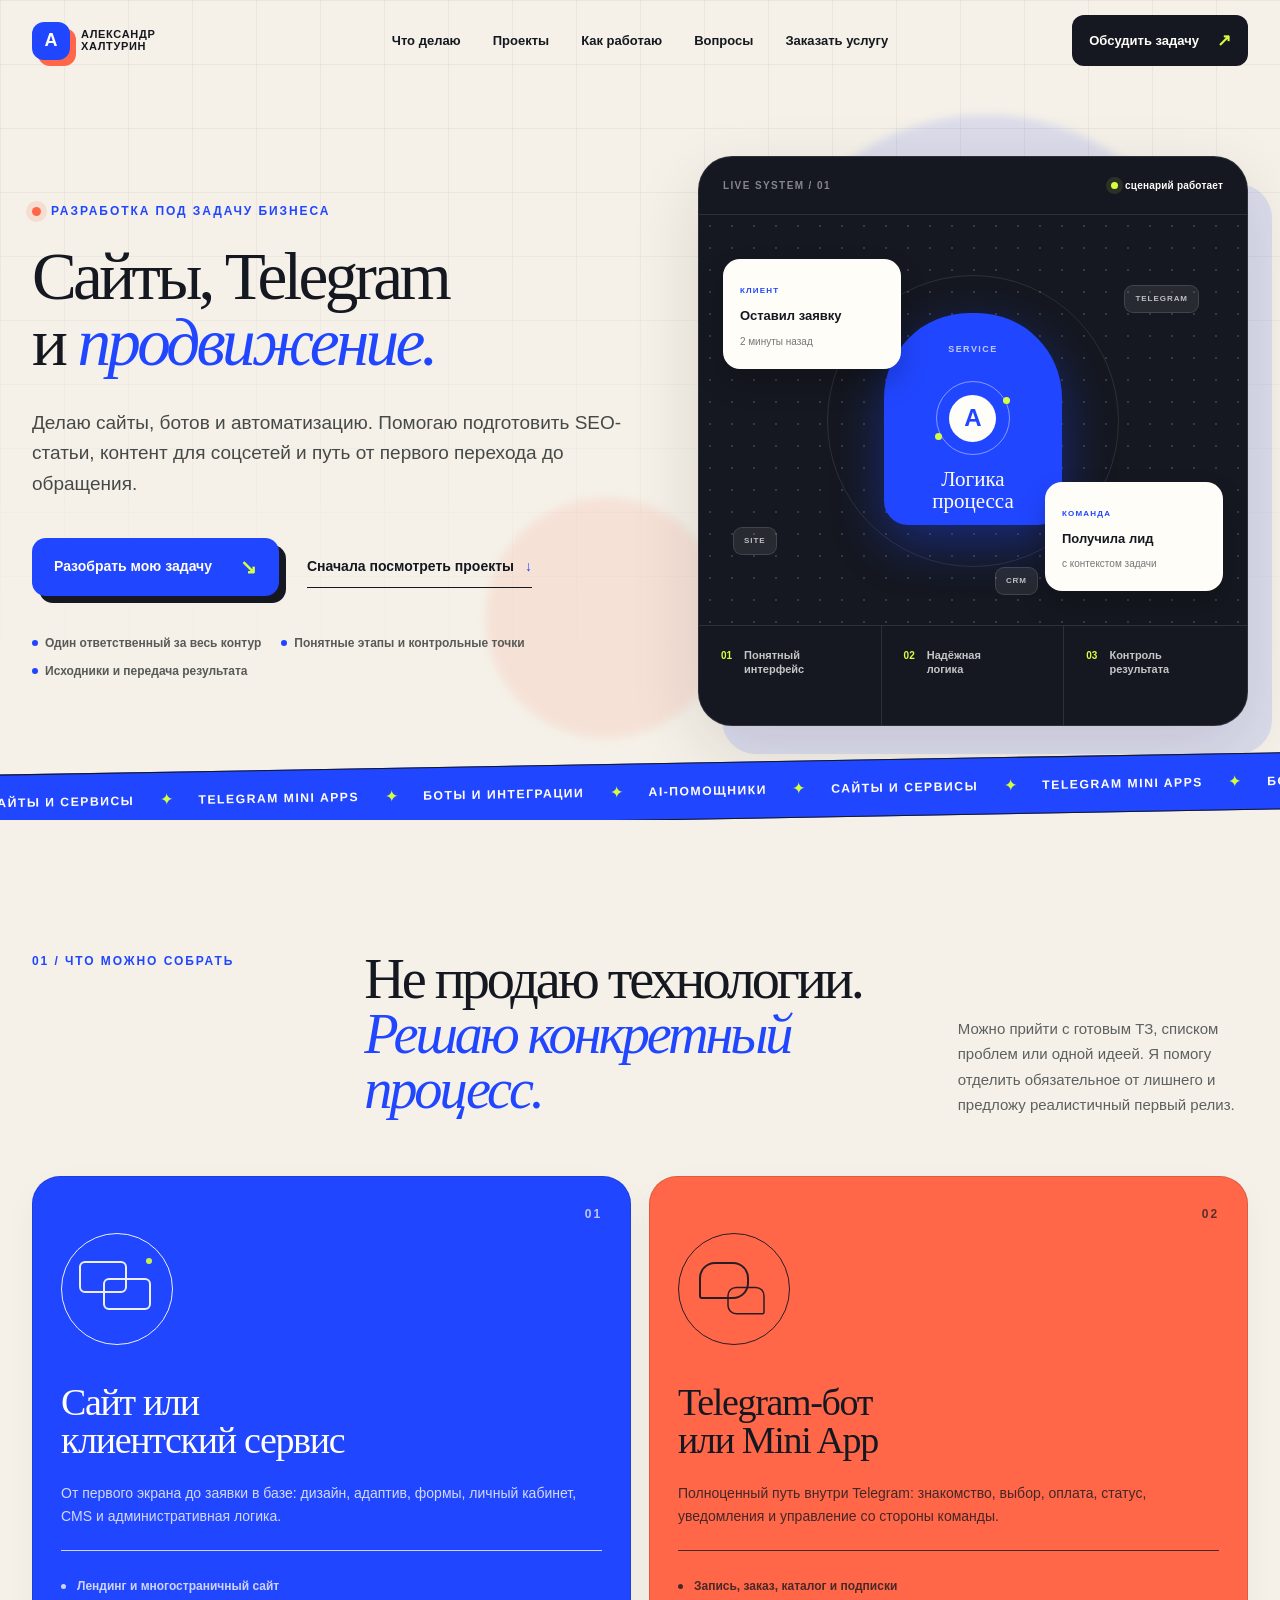
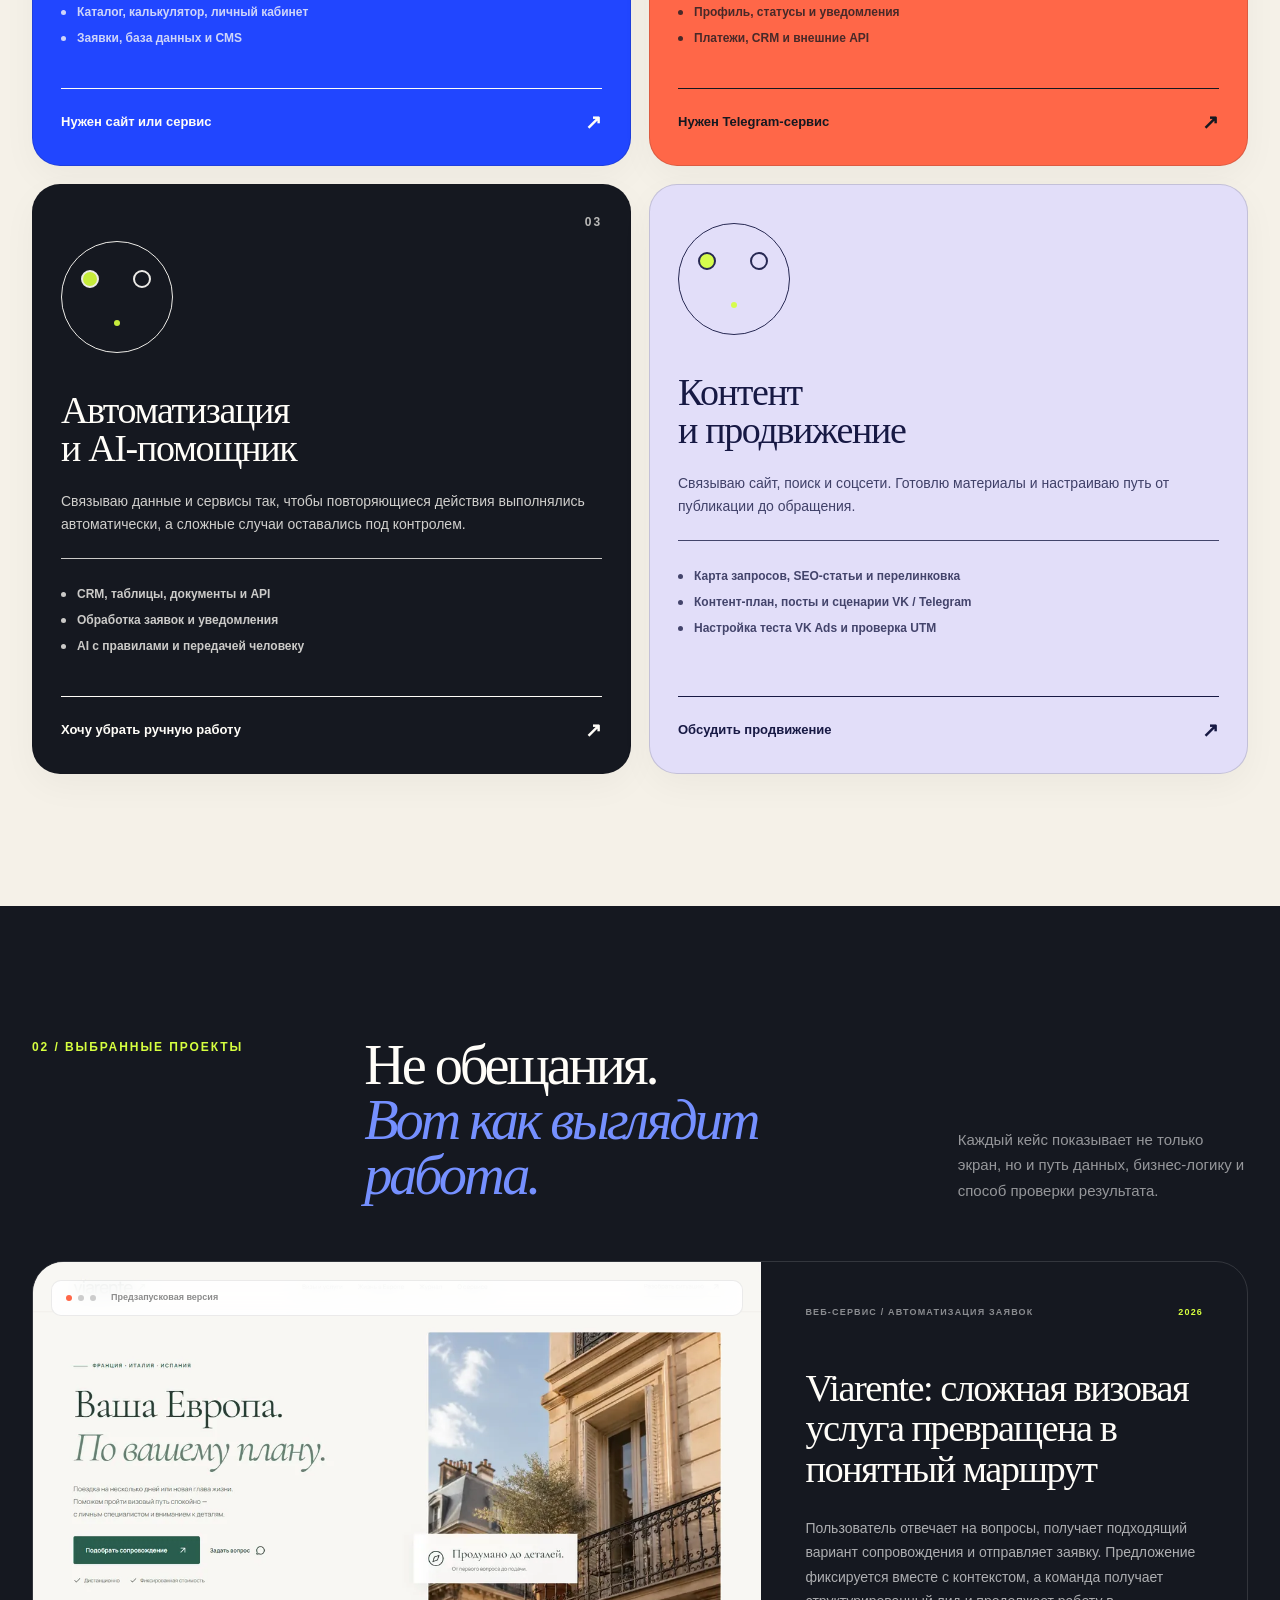
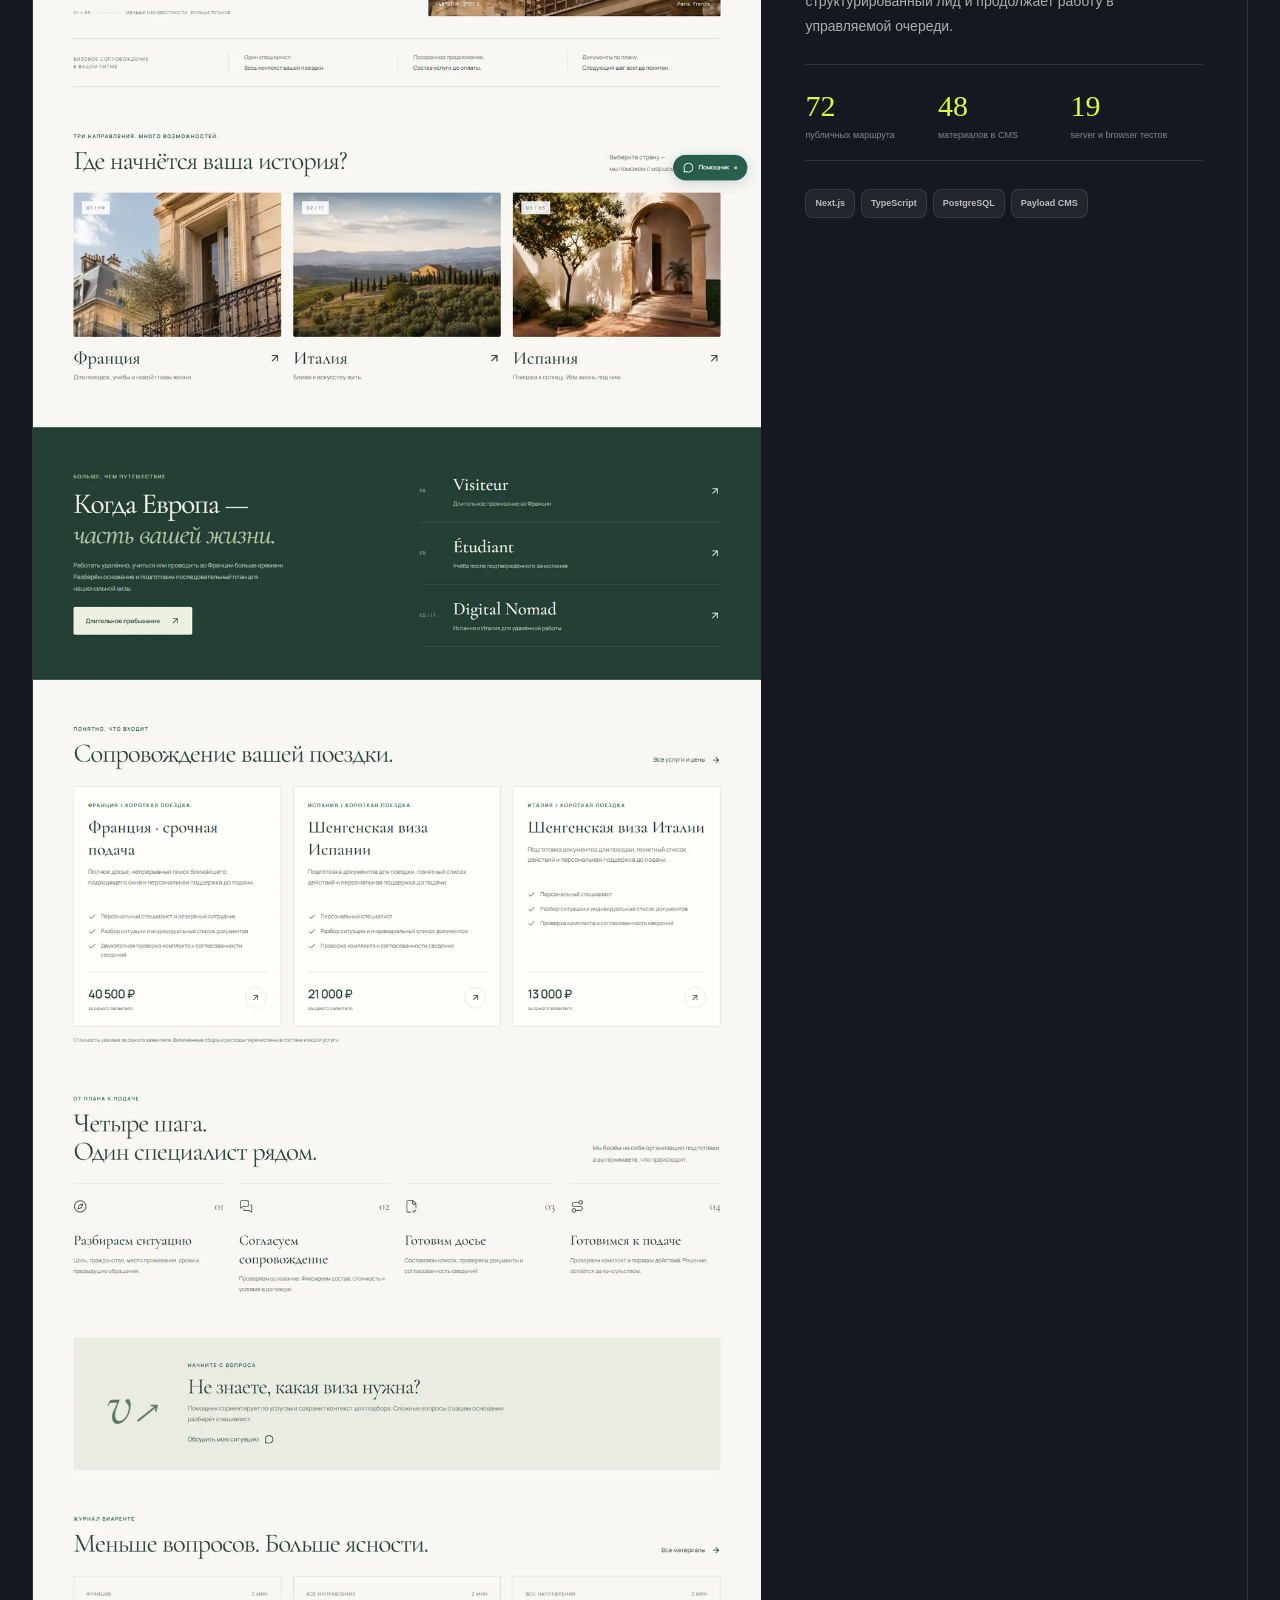
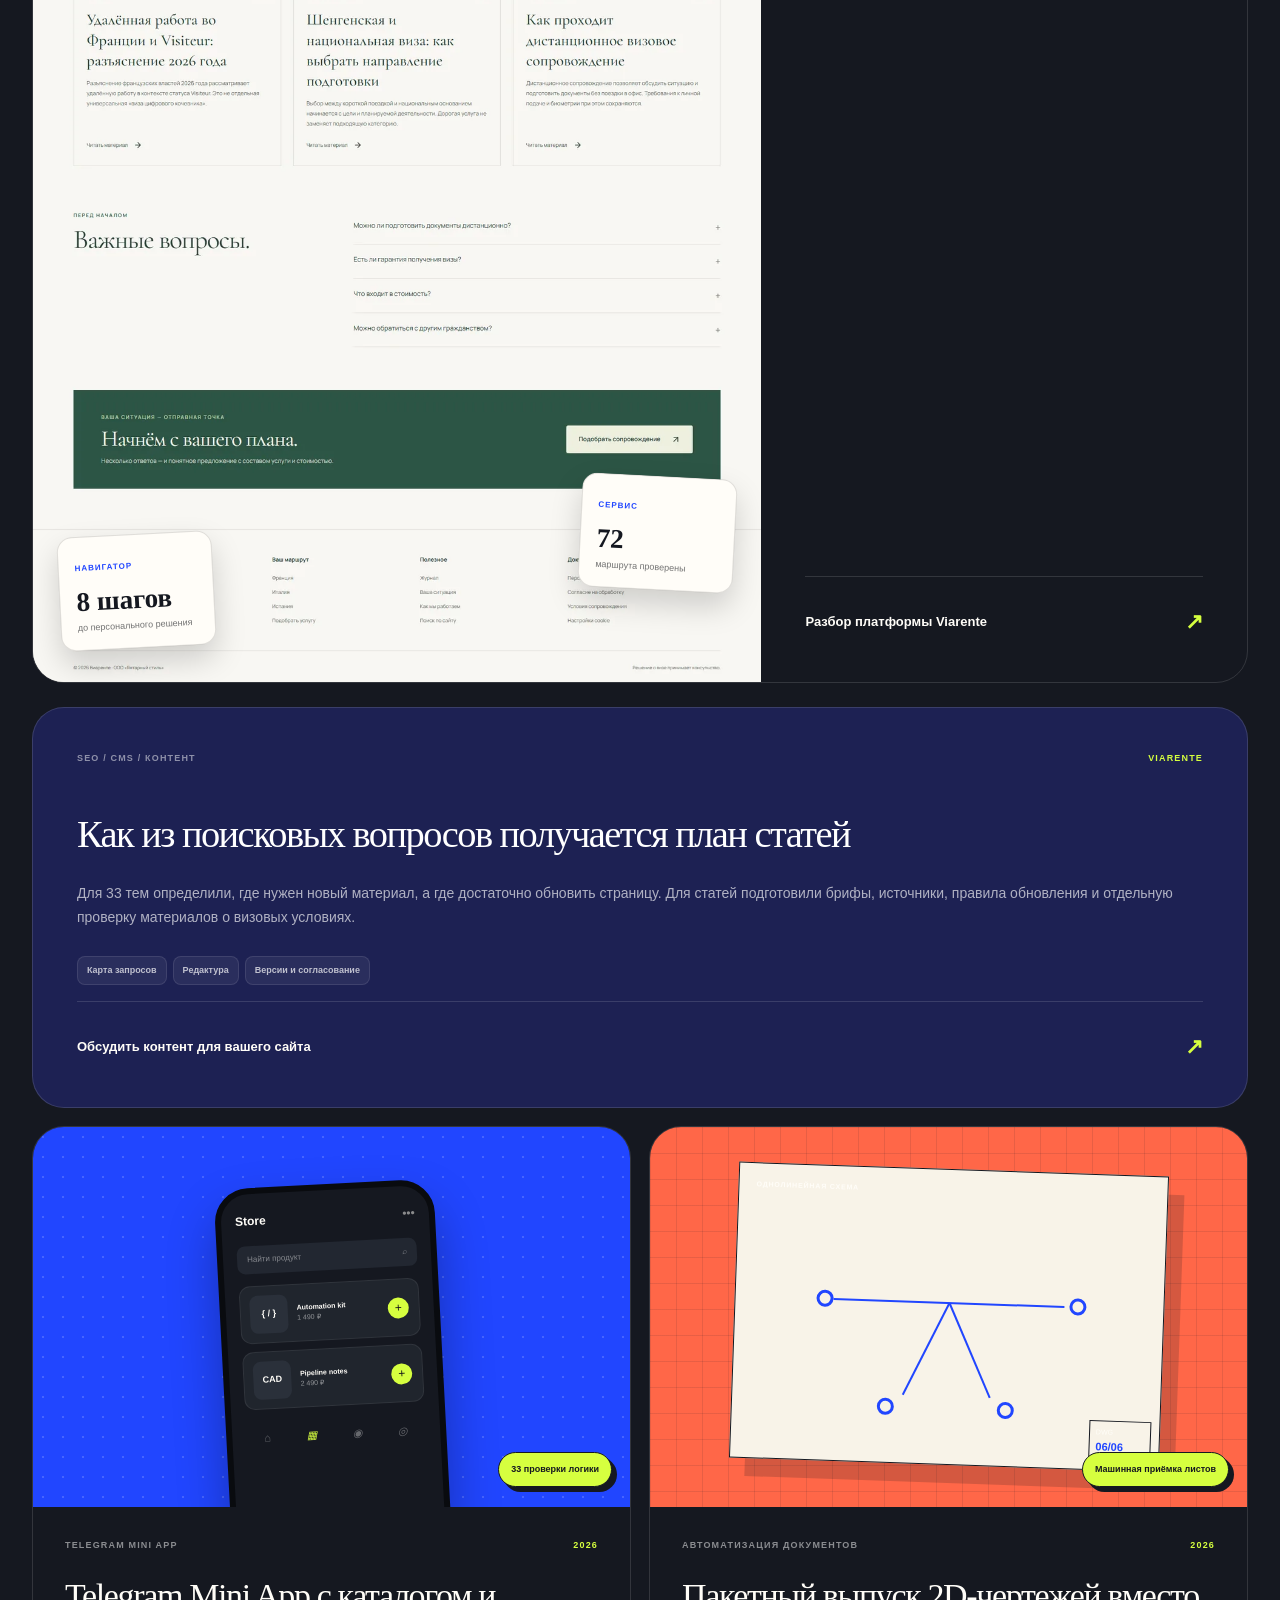
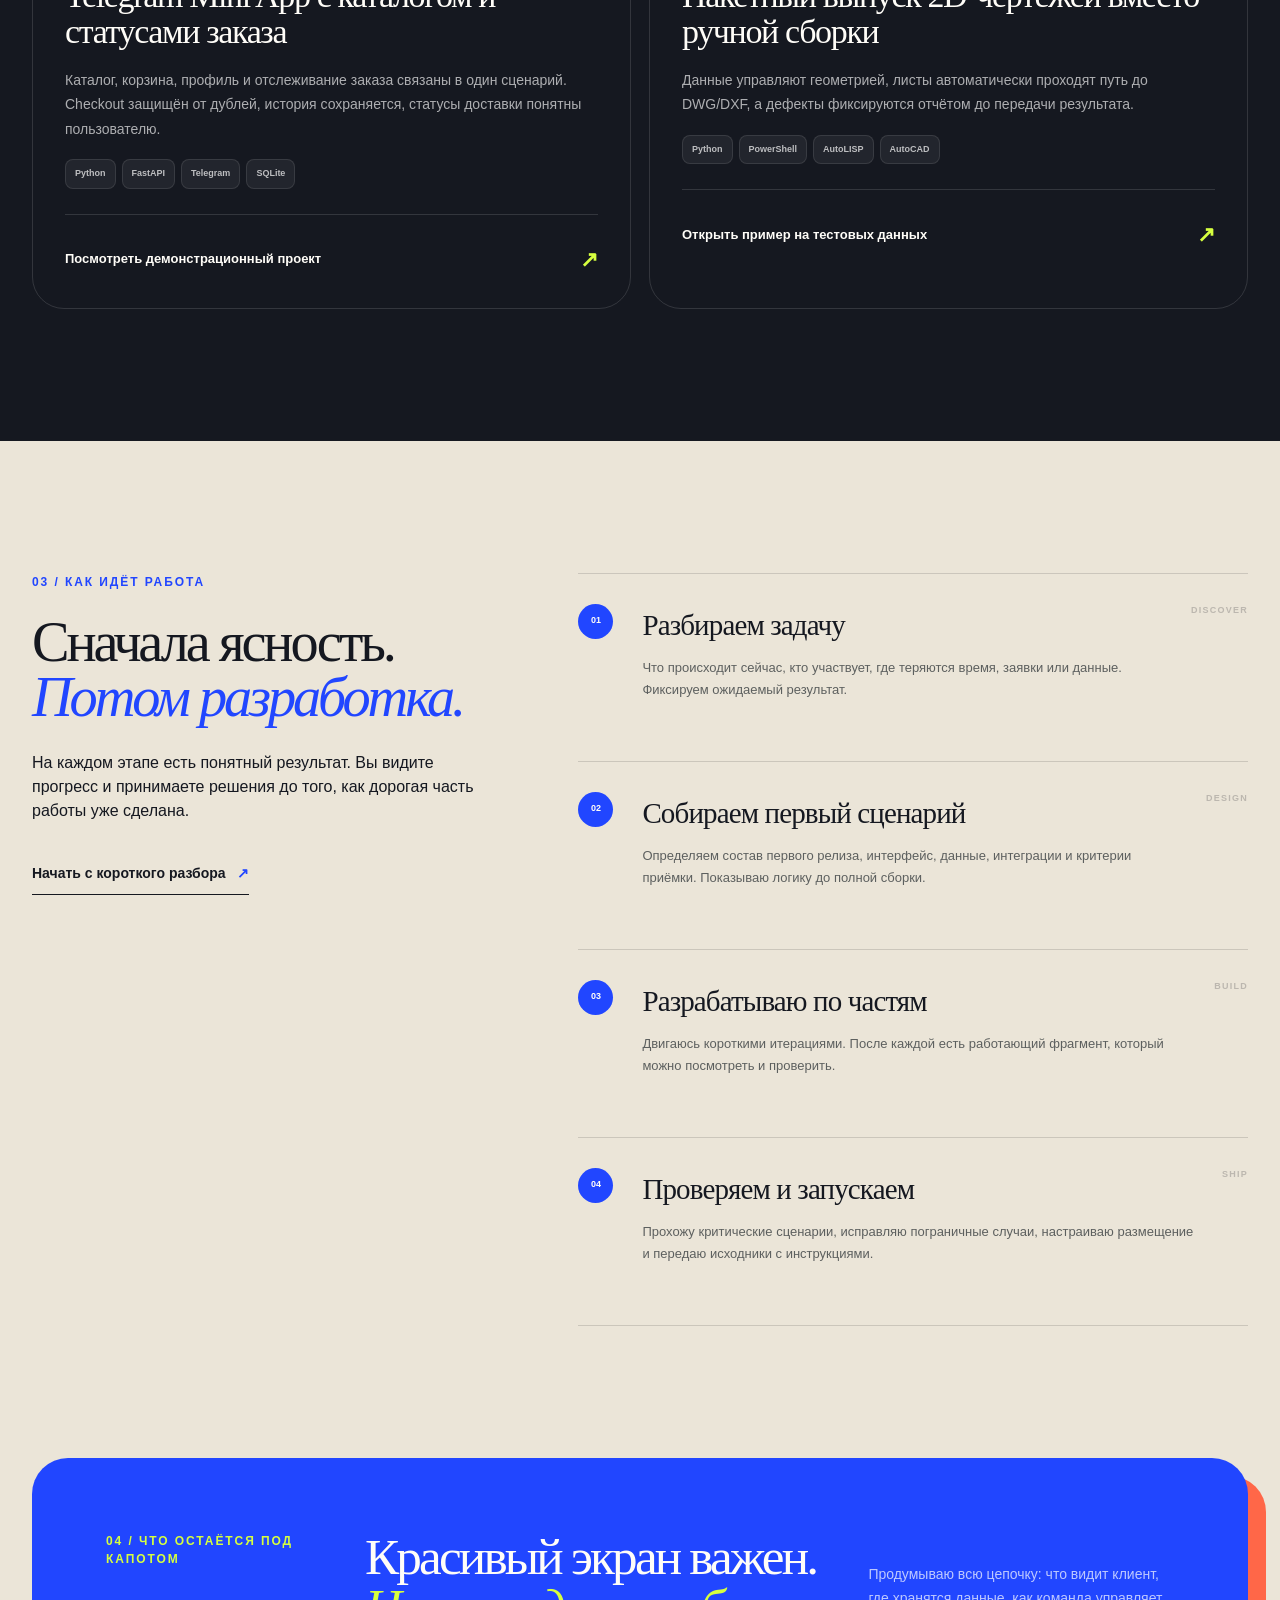
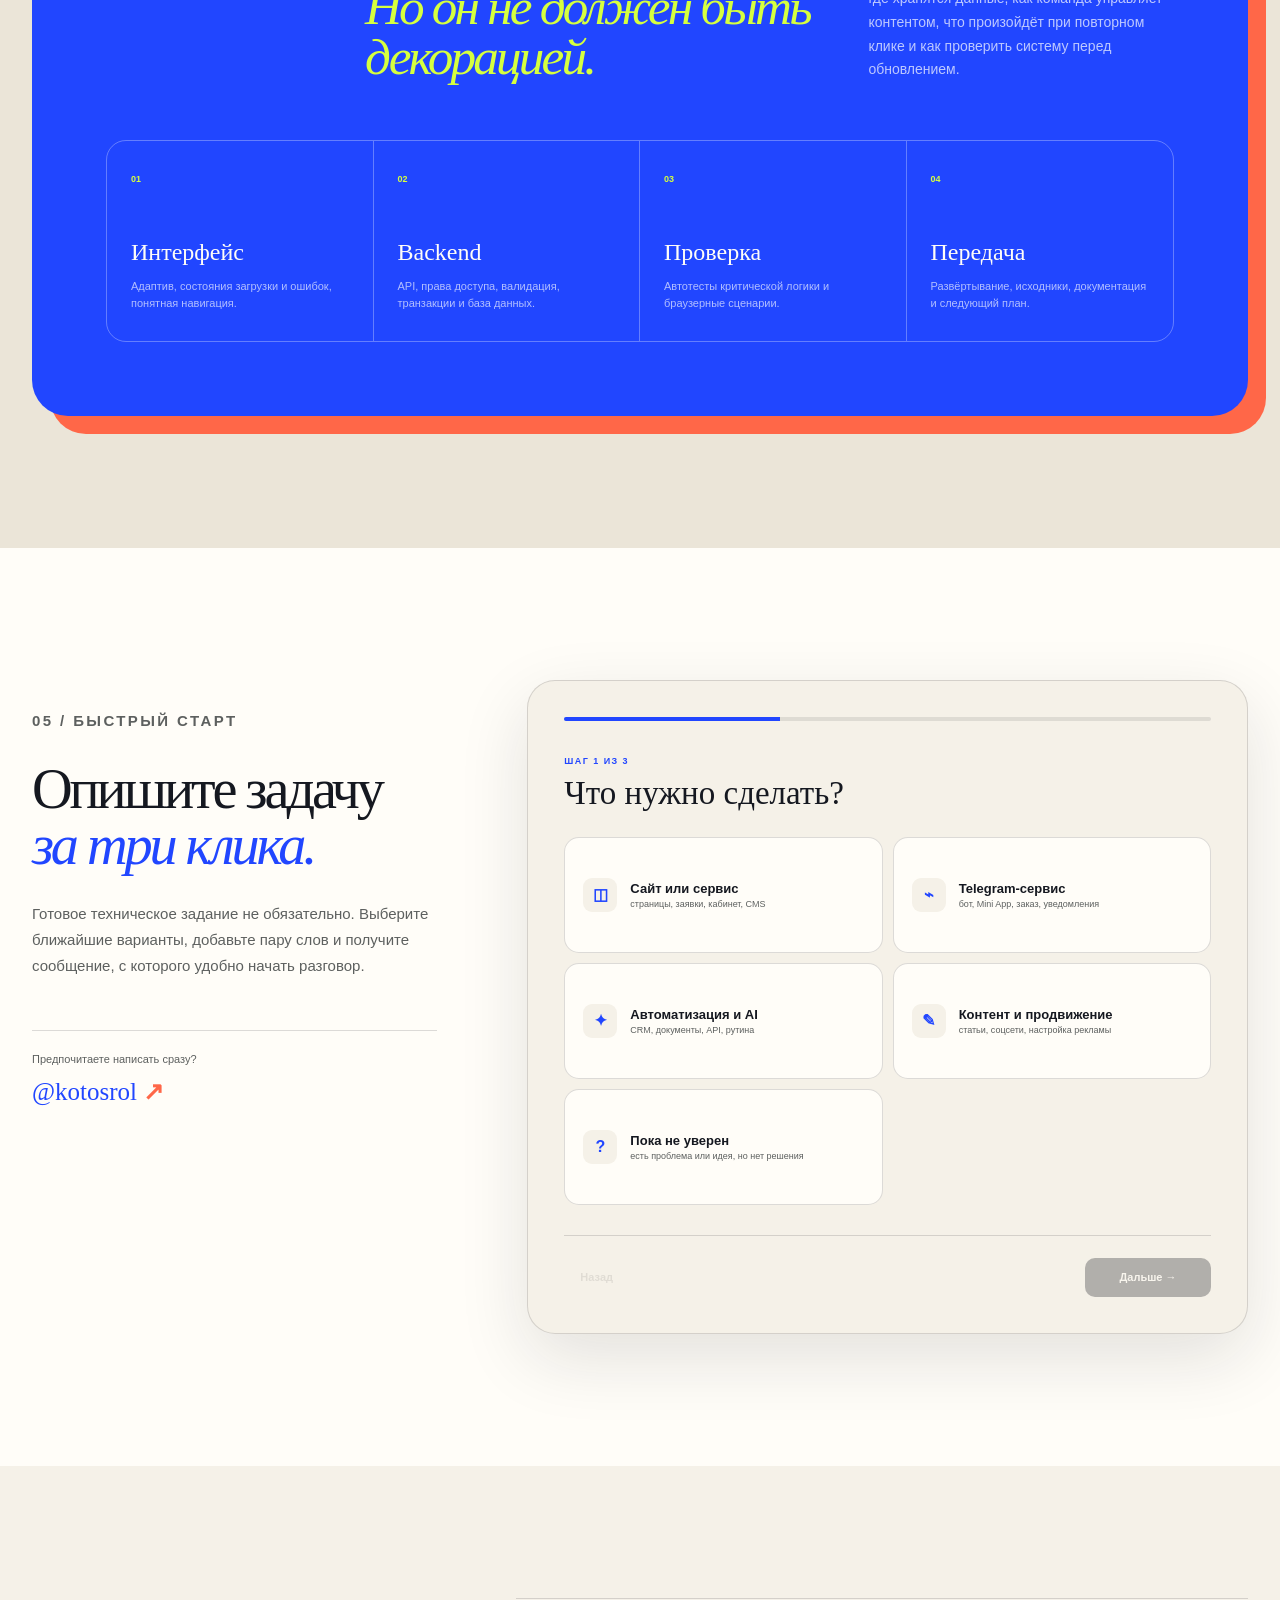
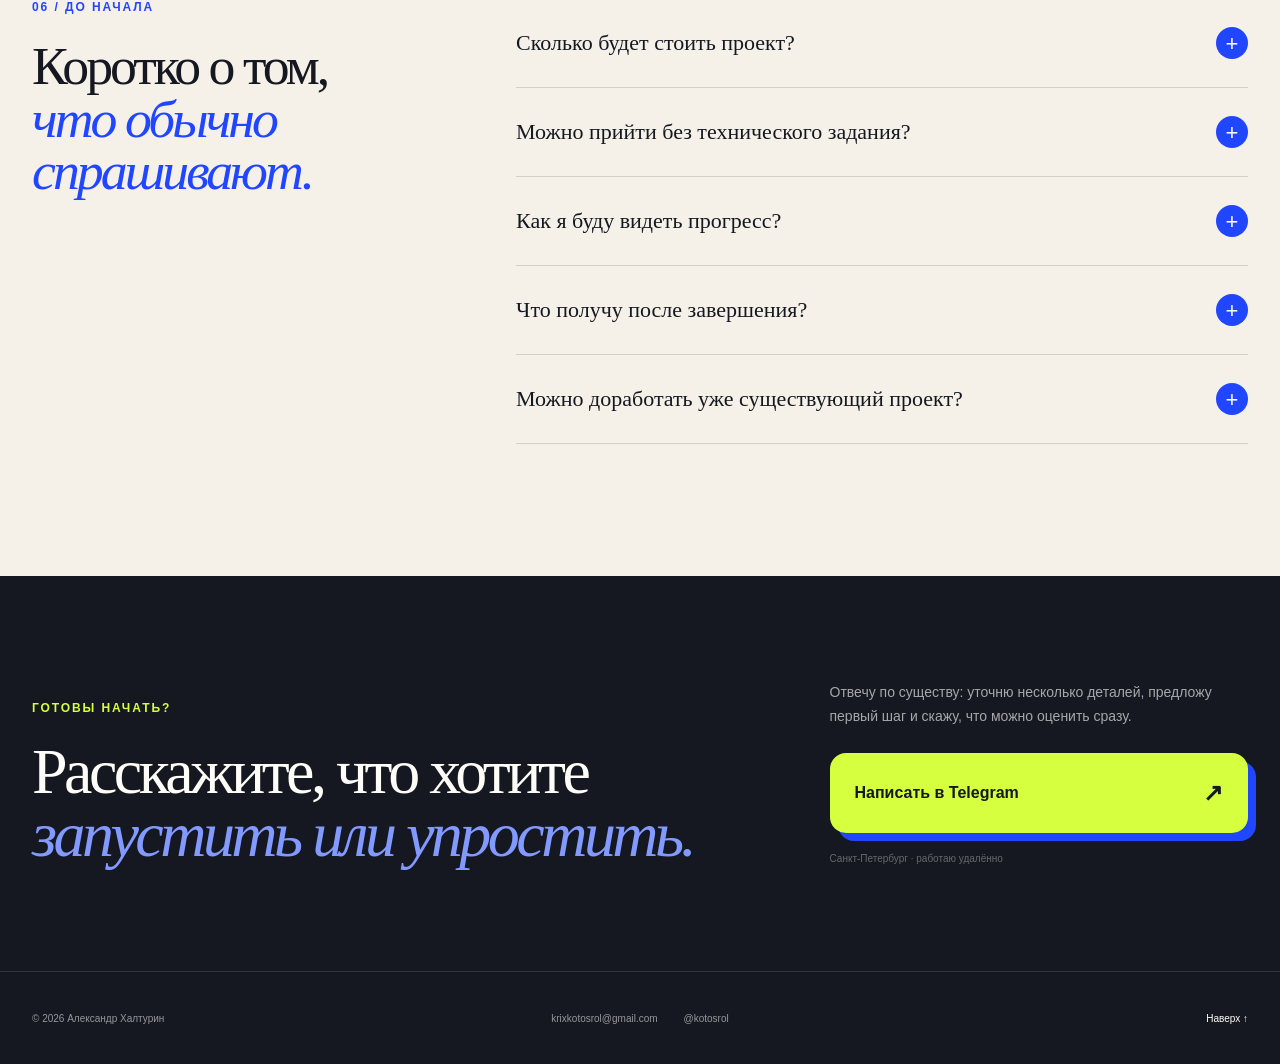
==== commit 096c53e1: "Add content services and Telegram order landing" ====
--- a/index.html
+++ b/index.html
@@ -4,11 +4,17 @@
   <meta charset="utf-8">
   <meta name="viewport" content="width=device-width, initial-scale=1">
   <meta name="theme-color" content="#f5f1e8">
-  <meta name="description" content="Сайты, Telegram-сервисы и автоматизация для бизнеса. Разбор задачи, интерфейс, backend, интеграции и проверка перед запуском.">
-  <title>Александр Халтурин — сайты, Telegram и автоматизация</title>
+  <meta name="description" content="Сайты, Telegram-сервисы, автоматизация и продвижение для бизнеса. Примеры работ и короткий бриф.">
+  <title>Александр Халтурин — сайты, Telegram, SEO и SMM</title>
+  <link rel="canonical" href="https://kotosrol.github.io/client-portfolio/">
+  <meta property="og:type" content="website">
+  <meta property="og:title" content="Александр Халтурин — сайты, Telegram, SEO и SMM">
+  <meta property="og:description" content="Разработка, контент и продвижение для бизнеса. Работы и короткий бриф.">
+  <meta property="og:url" content="https://kotosrol.github.io/client-portfolio/">
+  <meta property="og:image" content="https://kotosrol.github.io/client-portfolio/assets/viarente-home.webp">
   <link rel="icon" href="assets/favicon.svg" type="image/svg+xml">
-  <link rel="stylesheet" href="styles.css">
-  <script src="app.js" defer></script>
+  <link rel="stylesheet" href="styles.css?v=2">
+  <script src="app.js?v=2" defer></script>
 </head>
 <body>
   <a class="skip-link" href="#main">Перейти к содержанию</a>
@@ -23,6 +29,7 @@
       <a href="#work">Проекты</a>
       <a href="#process">Как работаю</a>
       <a href="#faq">Вопросы</a>
+      <a href="services/">Заказать услугу</a>
     </nav>
     <a class="header-cta" href="#brief">Обсудить задачу <span>↗</span></a>
     <button class="menu-toggle" type="button" aria-label="Открыть меню" aria-expanded="false" data-menu-toggle>
@@ -33,6 +40,7 @@
       <a href="#work">Проекты</a>
       <a href="#process">Как работаю</a>
       <a href="#faq">Вопросы</a>
+      <a href="services/">Заказать услугу</a>
       <a href="#brief">Обсудить задачу</a>
     </nav>
   </header>
@@ -45,8 +53,8 @@
       <div class="shell hero-layout">
         <div class="hero-copy reveal">
           <p class="eyebrow"><span></span> Разработка под задачу бизнеса</p>
-          <h1>Сайты, Telegram&#8209;сервисы<br>и автоматизация,<br><em>которыми удобно пользоваться.</em></h1>
-          <p class="hero-lead">Разбираю процесс, собираю интерфейс и backend, подключаю нужные сервисы и проверяю ключевые сценарии. Вы получаете работающий инструмент, а не набор несвязанных экранов.</p>
+          <h1>Сайты, Telegram<br>и <em>продвижение.</em></h1>
+          <p class="hero-lead">Делаю сайты, ботов и автоматизацию. Помогаю подготовить SEO-статьи, контент для соцсетей и путь от первого перехода до обращения.</p>
           <div class="hero-actions">
             <a class="button button-primary" href="#brief">Разобрать мою задачу <span>↘</span></a>
             <a class="text-link" href="#work">Сначала посмотреть проекты <span>↓</span></a>
@@ -144,6 +152,17 @@
             </ul>
             <a href="#brief" data-preset="automation">Хочу убрать ручную работу <span>↗</span></a>
           </article>
+          <article class="service-card service-content reveal">
+            <div class="service-icon service-icon-flow" aria-hidden="true"><span></span><span></span><span></span></div>
+            <h3>Контент<br>и продвижение</h3>
+            <p>Связываю сайт, поиск и соцсети. Готовлю материалы и настраиваю путь от публикации до обращения.</p>
+            <ul>
+              <li>Карта запросов, SEO-статьи и перелинковка</li>
+              <li>Контент-план, посты и сценарии VK / Telegram</li>
+              <li>Настройка теста VK Ads и проверка UTM</li>
+            </ul>
+            <a href="#brief" data-preset="content">Обсудить продвижение <span>↗</span></a>
+          </article>
         </div>
       </div>
     </section>
@@ -159,7 +178,7 @@
         <article class="case case-featured reveal">
           <div class="case-visual viarente-visual">
             <img src="assets/viarente-home.webp" width="1600" height="1000" alt="Главная страница визовой платформы Viarente" loading="lazy">
-            <div class="case-browser"><i></i><i></i><i></i><span>viarente.ru</span></div>
+            <div class="case-browser"><i></i><i></i><i></i><span>Предзапусковая версия</span></div>
             <div class="case-float float-one"><small>НАВИГАТОР</small><strong>8 шагов</strong><span>до персонального решения</span></div>
             <div class="case-float float-two"><small>СЕРВИС</small><strong>72</strong><span>маршрута проверены</span></div>
           </div>
@@ -173,7 +192,17 @@
               <div><dt>19</dt><dd>server и browser тестов</dd></div>
             </dl>
             <div class="case-tags"><span>Next.js</span><span>TypeScript</span><span>PostgreSQL</span><span>Payload CMS</span></div>
-            <a class="case-link" href="#brief" data-preset="site">Обсудить похожий сервис <span>↗</span></a>
+            <a class="case-link" href="https://kotosrol.github.io/alex-portfolio-site/projects/viarente-visa-platform.html">Разбор платформы Viarente <span>↗</span></a>
+          </div>
+        </article>
+
+        <article class="case case-editorial reveal">
+          <div class="case-copy">
+            <div class="case-meta"><span>SEO / CMS / контент</span><b>Viarente</b></div>
+            <h3>Как из поисковых вопросов получается план статей</h3>
+            <p>Для 33 тем определили, где нужен новый материал, а где достаточно обновить страницу. Для статей подготовили брифы, источники, правила обновления и отдельную проверку материалов о визовых условиях.</p>
+            <div class="case-tags"><span>Карта запросов</span><span>Редактура</span><span>Версии и согласование</span></div>
+            <a class="case-link" href="services/?service=content#order">Обсудить контент для вашего сайта <span>↗</span></a>
           </div>
         </article>
 
@@ -183,18 +212,18 @@
               <div class="phone-shell">
                 <div class="phone-head"><b>Store</b><span>•••</span></div>
                 <div class="phone-search">Найти продукт <i>⌕</i></div>
-                <div class="phone-card"><div>{ / }</div><p><strong>Automation kit</strong><span>1 490 ₽</span></p><button>+</button></div>
-                <div class="phone-card"><div>CAD</div><p><strong>Pipeline notes</strong><span>2 490 ₽</span></p><button>+</button></div>
+                <div class="phone-card"><div>{ / }</div><p><strong>Automation kit</strong><span>1 490 ₽</span></p><span class="phone-add">+</span></div>
+                <div class="phone-card"><div>CAD</div><p><strong>Pipeline notes</strong><span>2 490 ₽</span></p><span class="phone-add">+</span></div>
                 <div class="phone-nav"><i>⌂</i><i>▦</i><i>◉</i><i>◎</i></div>
               </div>
               <span class="product-pill">33 проверки логики</span>
             </div>
             <div class="case-copy">
               <div class="case-meta"><span>Telegram Mini App</span><b>2026</b></div>
-              <h3>Магазин внутри Telegram без перезагрузок и потерянных заказов</h3>
+              <h3>Telegram Mini App с каталогом и статусами заказа</h3>
               <p>Каталог, корзина, профиль и отслеживание заказа связаны в один сценарий. Checkout защищён от дублей, история сохраняется, статусы доставки понятны пользователю.</p>
               <div class="case-tags"><span>Python</span><span>FastAPI</span><span>Telegram</span><span>SQLite</span></div>
-              <a class="case-link" href="#brief" data-preset="telegram">Обсудить похожий сервис <span>↗</span></a>
+              <a class="case-link" href="https://github.com/kotosrol/telegram-store-reconstruction">Посмотреть демонстрационный проект <span>↗</span></a>
             </div>
           </article>
 
@@ -213,7 +242,7 @@
               <h3>Пакетный выпуск 2D-чертежей вместо ручной сборки</h3>
               <p>Данные управляют геометрией, листы автоматически проходят путь до DWG/DXF, а дефекты фиксируются отчётом до передачи результата.</p>
               <div class="case-tags"><span>Python</span><span>PowerShell</span><span>AutoLISP</span><span>AutoCAD</span></div>
-              <a class="case-link" href="#brief" data-preset="automation">Обсудить похожую автоматизацию <span>↗</span></a>
+              <a class="case-link" href="https://github.com/kotosrol/cad-automation-demo">Открыть пример на тестовых данных <span>↗</span></a>
             </div>
           </article>
         </div>
@@ -275,6 +304,7 @@
               <label><input type="radio" name="service" value="Сайт или клиентский сервис" data-service="site"><span><i>◫</i><b>Сайт или сервис</b><small>страницы, заявки, кабинет, CMS</small></span></label>
               <label><input type="radio" name="service" value="Telegram-бот или Mini App" data-service="telegram"><span><i>⌁</i><b>Telegram-сервис</b><small>бот, Mini App, заказ, уведомления</small></span></label>
               <label><input type="radio" name="service" value="Автоматизация или AI-помощник" data-service="automation"><span><i>✦</i><b>Автоматизация и AI</b><small>CRM, документы, API, рутина</small></span></label>
+              <label><input type="radio" name="service" value="Контент, SEO или SMM" data-service="content"><span><i>✎</i><b>Контент и продвижение</b><small>статьи, соцсети, настройка рекламы</small></span></label>
               <label><input type="radio" name="service" value="Пока нужно вместе определить решение"><span><i>?</i><b>Пока не уверен</b><small>есть проблема или идея, но нет решения</small></span></label>
             </div>
           </fieldset>
@@ -304,7 +334,9 @@
             <small>СООБЩЕНИЕ ГОТОВО</small>
             <h3>Можно переходить в Telegram</h3>
             <p data-summary></p>
-            <a class="button button-primary" href="https://t.me/kotosrol" target="_blank" rel="noopener noreferrer" data-telegram-link>Отправить Александру <span>↗</span></a>
+            <a class="button button-primary" href="https://t.me/kotosrol" target="_blank" rel="noopener noreferrer" data-telegram-link>Открыть черновик в Telegram <span>↗</span></a>
+            <button class="brief-reset" type="button" data-copy>Скопировать сообщение</button>
+            <span class="brief-copy-status" role="status" data-copy-status></span>
             <button class="brief-reset" type="button" data-reset>Изменить ответы</button>
           </div>
 
--- a/styles.css
+++ b/styles.css
@@ -150,7 +150,7 @@
 .section-head .section-kicker { align-self: start; }
 .section-head h2 { font-size: clamp(42px, 4.4vw, 67px); }
 .section-head > p:last-child { margin: 0; color: var(--ink-soft); font-size: 15px; line-height: 1.7; }
-.service-grid { display: grid; grid-template-columns: repeat(3, 1fr); gap: 18px; }
+.service-grid { display: grid; grid-template-columns: repeat(2, minmax(0, 1fr)); gap: 18px; }
 .service-card { min-height: 590px; padding: 28px; display: flex; flex-direction: column; border: 1px solid var(--line); border-radius: var(--radius); box-shadow: 0 12px 35px rgba(21,24,32,.04); transition: transform .25s ease, box-shadow .25s ease; }
 .service-card:hover { transform: translateY(-7px); box-shadow: var(--shadow); }
 .service-blue { color: var(--white); background: var(--blue); }
@@ -225,7 +225,7 @@
 .phone-card p { margin: 0; display: flex; flex-direction: column; }
 .phone-card strong { font-size: 7px; }
 .phone-card p span { color: rgba(255,255,255,.5); font-size: 7px; }
-.phone-card button { width: 21px; height: 21px; padding: 0; color: #12141a; background: var(--acid); border: 0; border-radius: 50%; font-size: 12px; }
+.phone-add { display: grid; place-items: center; width: 21px; height: 21px; color: #12141a; background: var(--acid); border: 0; border-radius: 50%; font-size: 12px; }
 .phone-nav { margin-top: 20px; display: flex; justify-content: space-around; color: rgba(255,255,255,.35); font-style: normal; font-size: 11px; }
 .phone-nav i:nth-child(2) { color: var(--acid); }
 .product-pill { position: absolute; right: 18px; bottom: 20px; padding: 10px 12px; color: var(--ink); background: var(--acid); border: 1px solid var(--ink); border-radius: 99px; font-size: 9px; font-weight: 900; box-shadow: 5px 5px 0 var(--ink); }
@@ -523,3 +523,10 @@
   .reveal { opacity: 1; transform: none; }
   .work, .service-card, .quality-panel { color: #000 !important; background: #fff !important; box-shadow: none !important; }
 }
+
+.service-content { color: #171944; background: #e2def9; }
+.case-editorial { margin-top: 24px; background: #1d2153; color: #fff; }
+.case-editorial .case-copy { min-height: auto; }
+.case-editorial .case-link { margin-top: 16px; }
+.brief-copy-status { display: block; min-height: 1em; font-size: 13px; }
+.brief-result [data-copy] { margin-inline: 6px; }
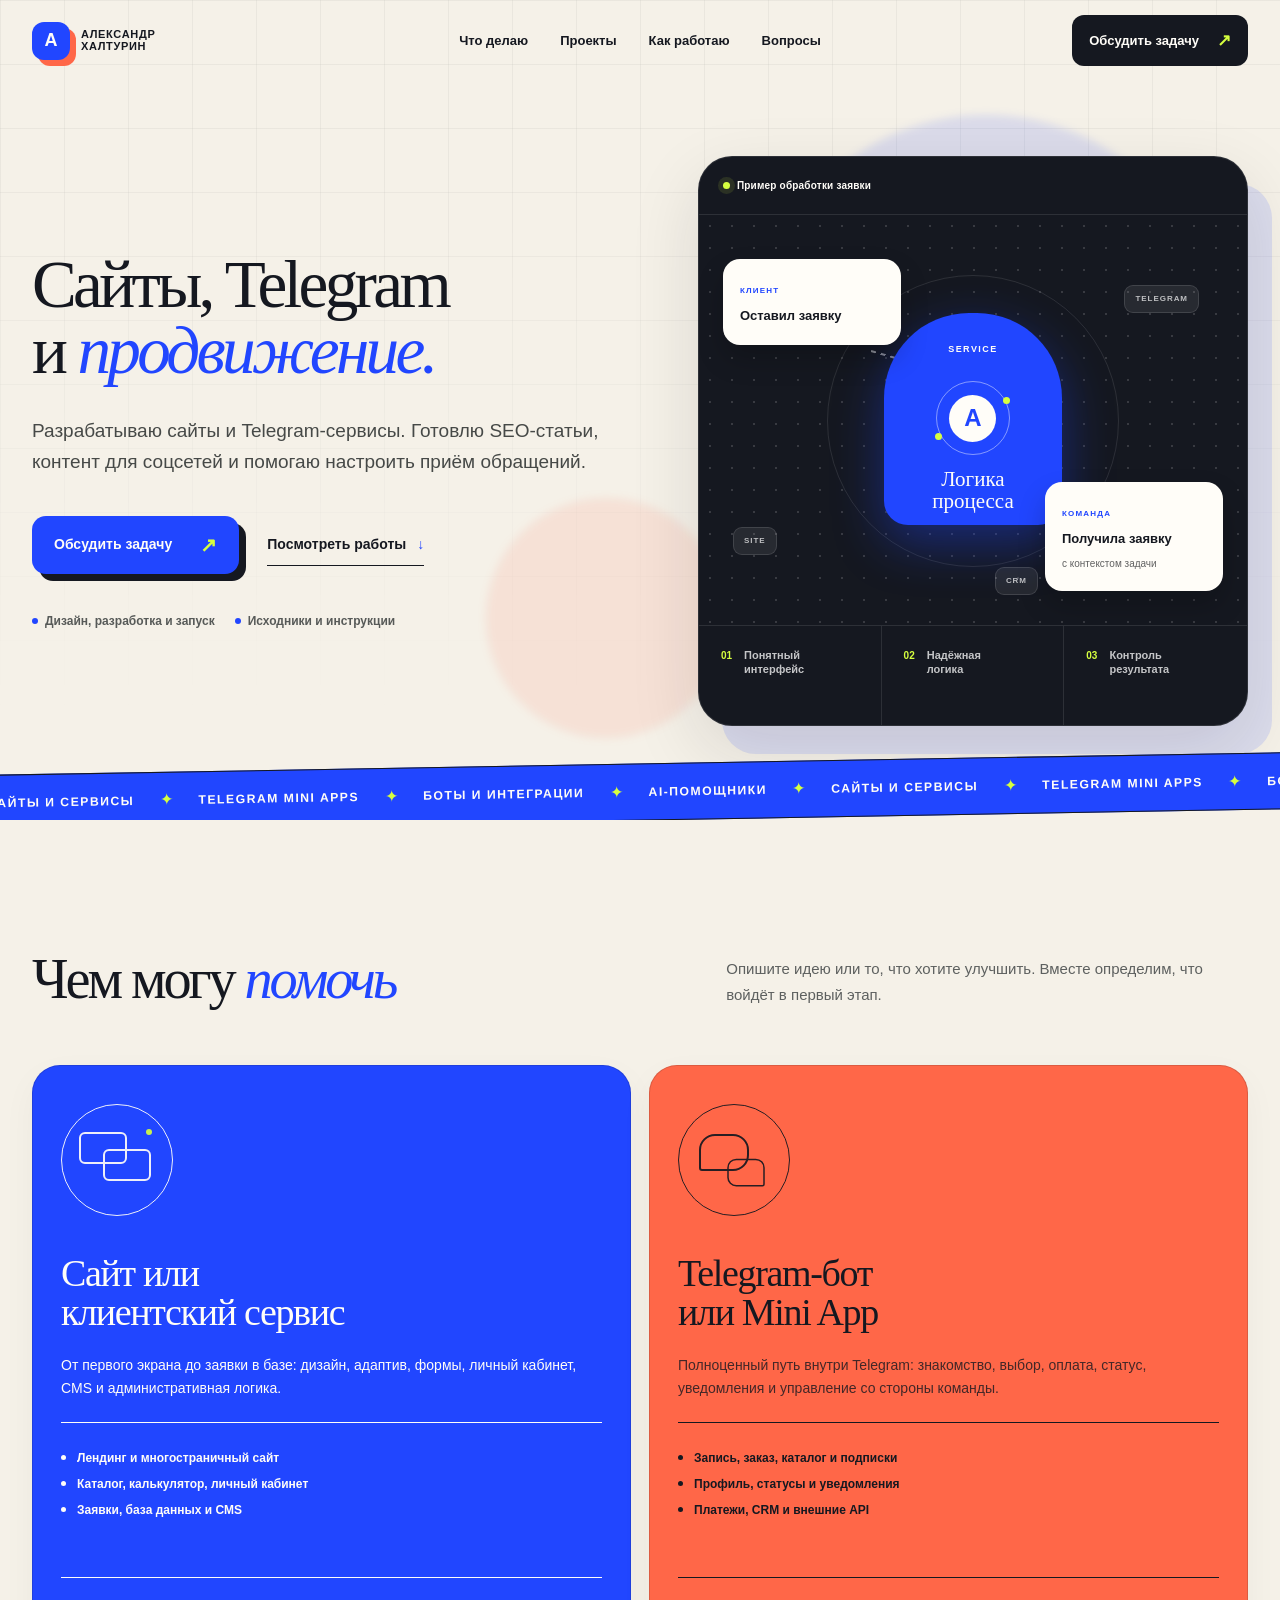
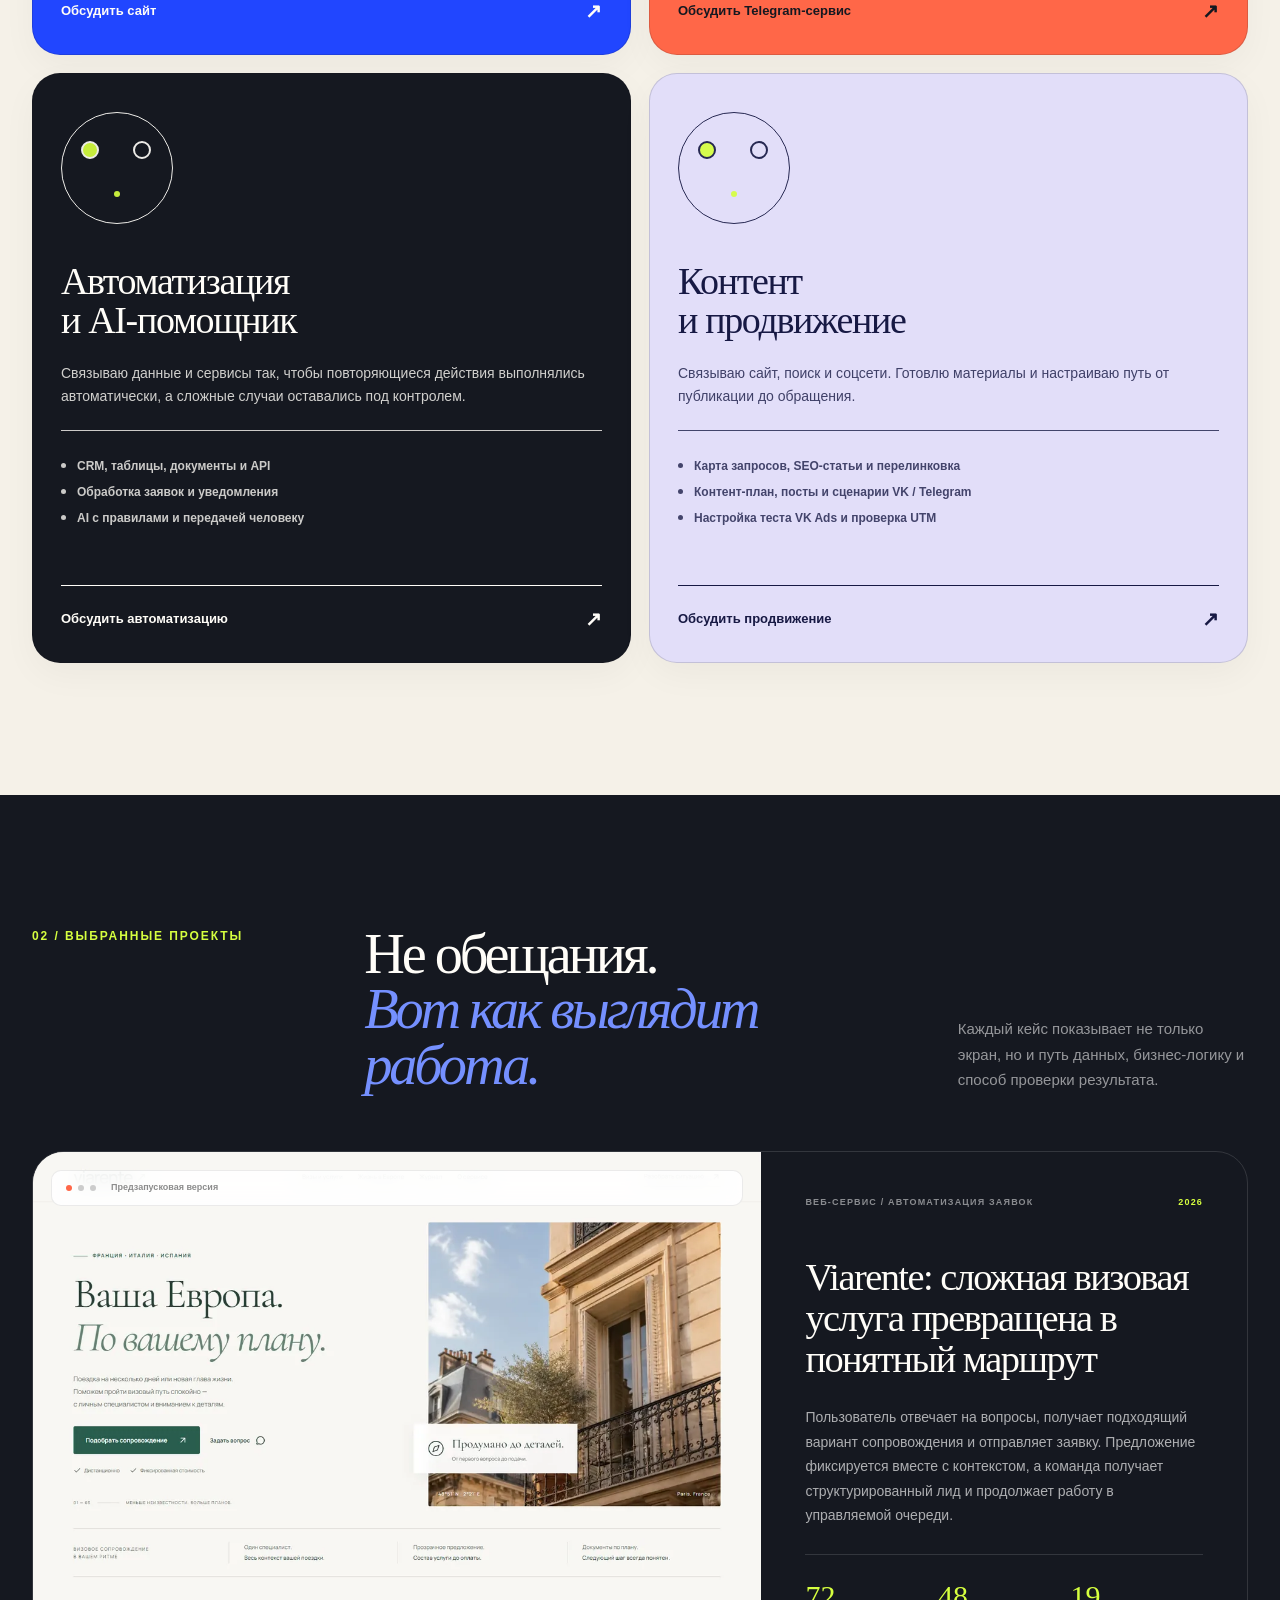
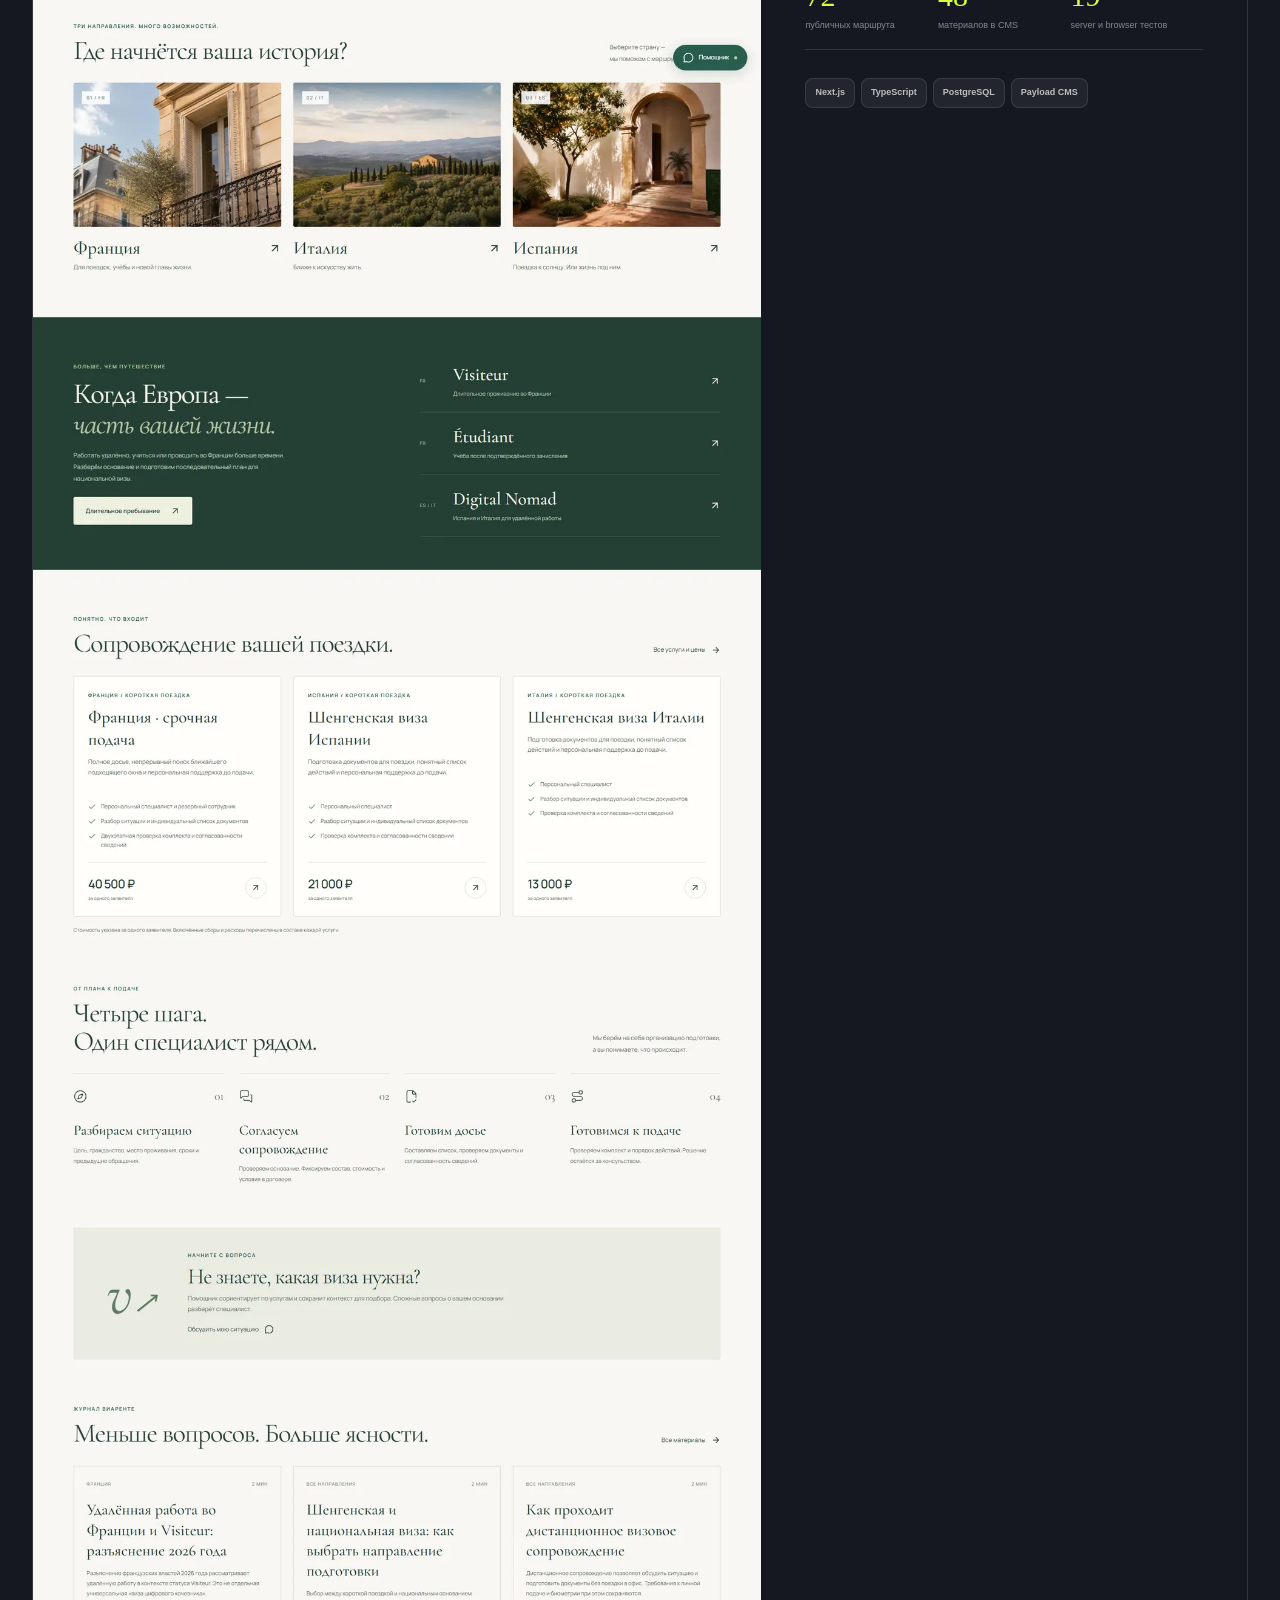
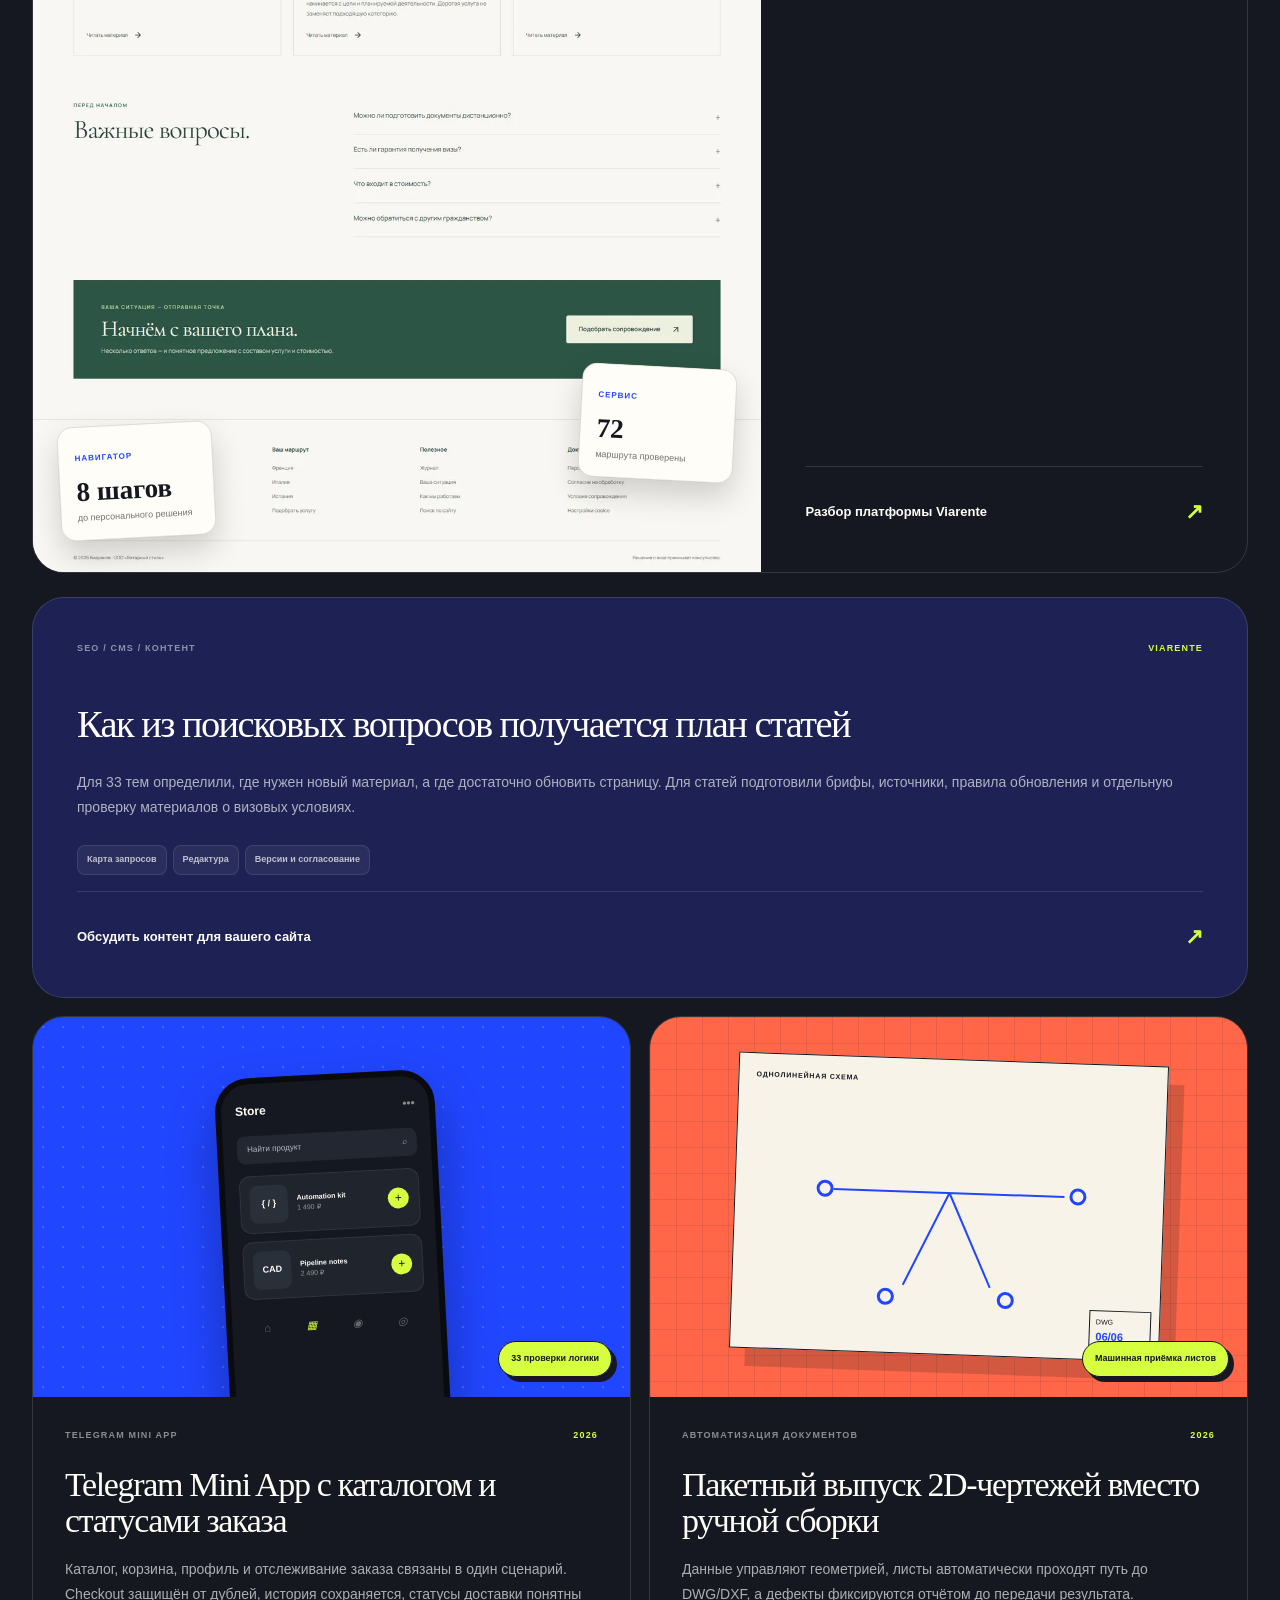
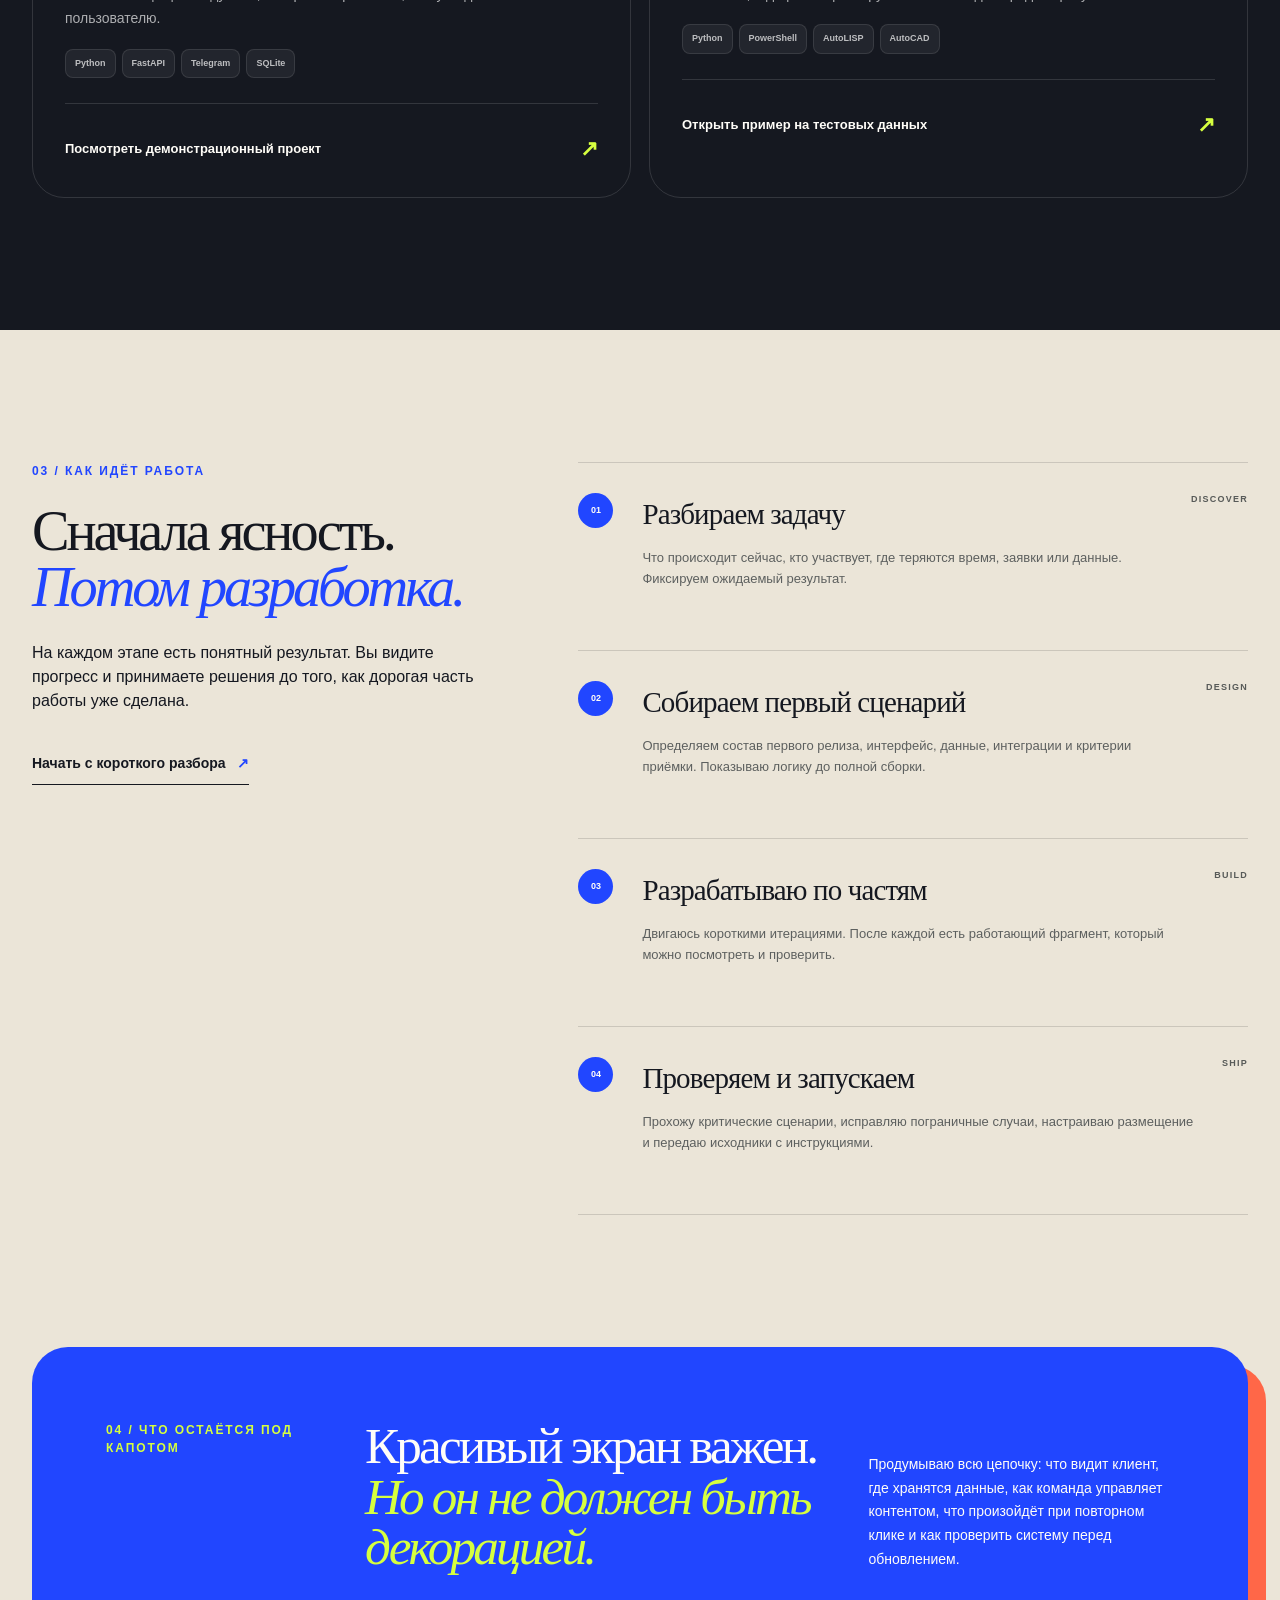
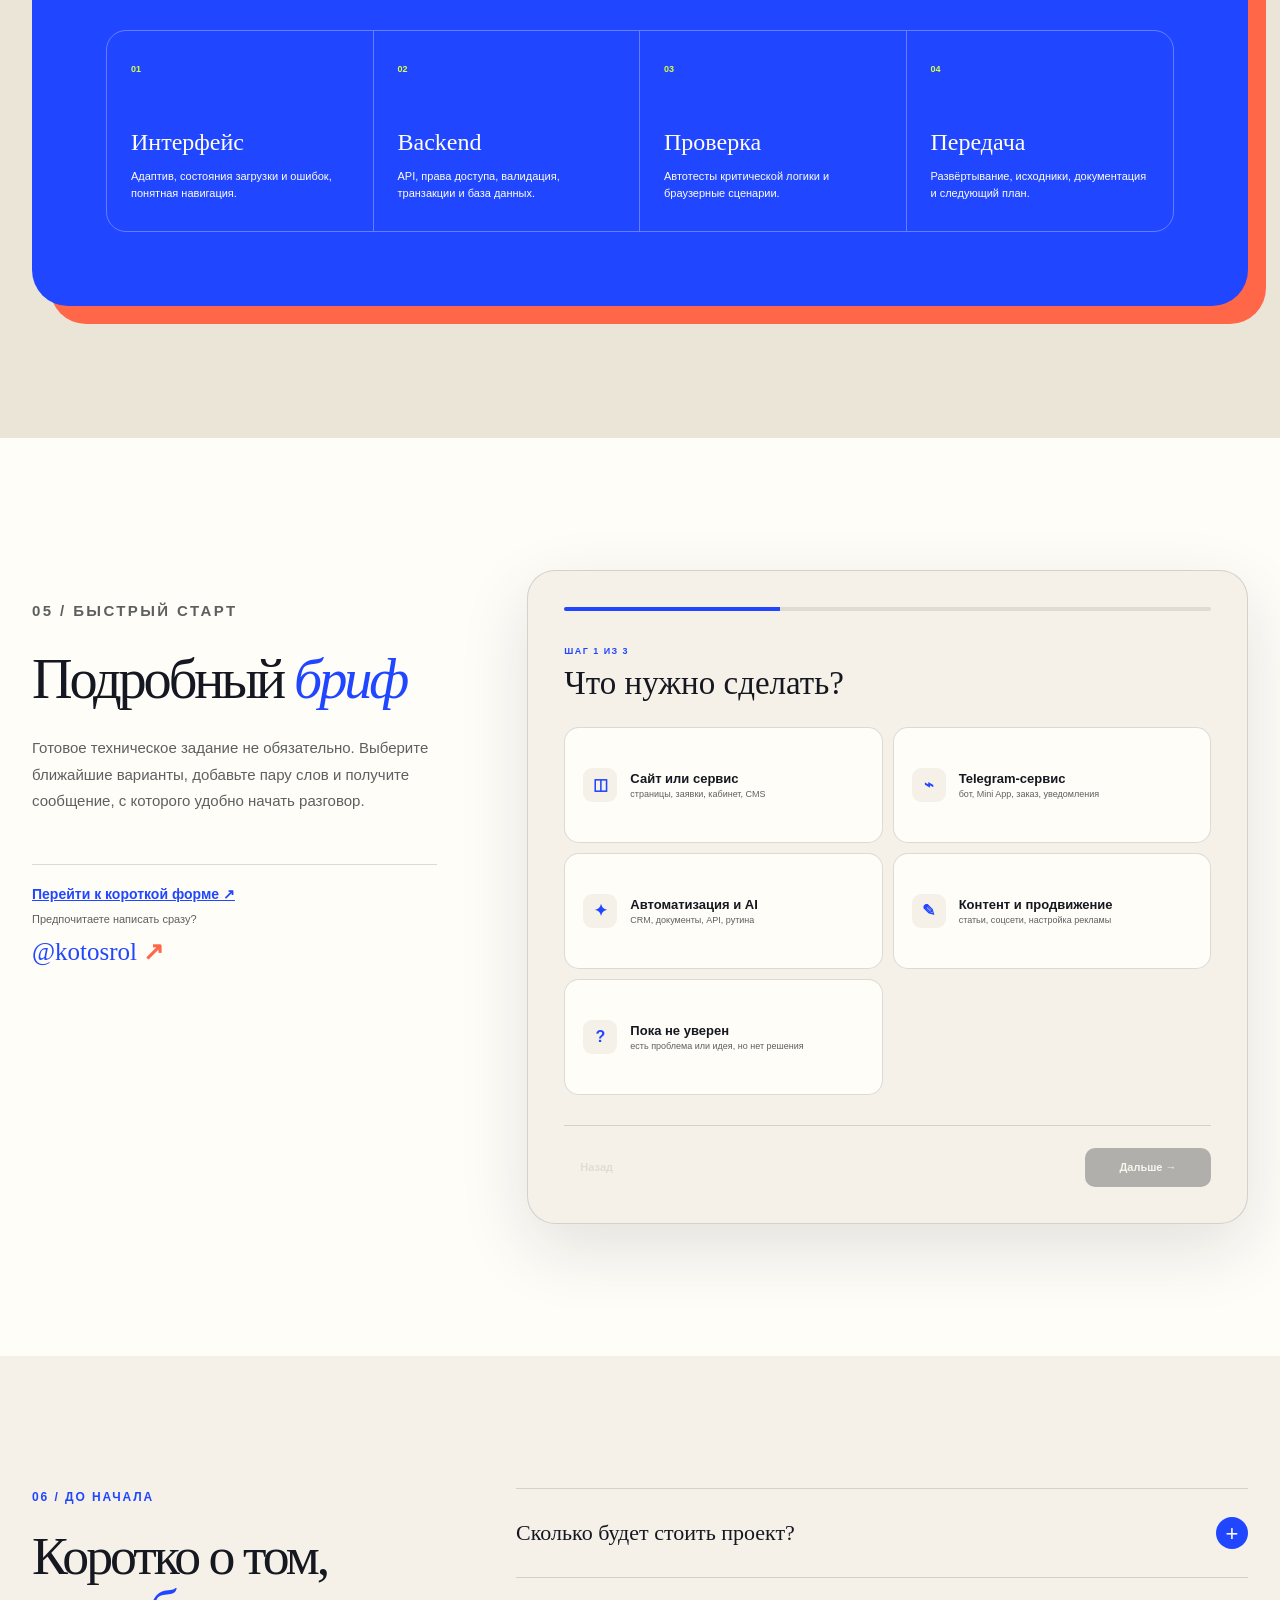
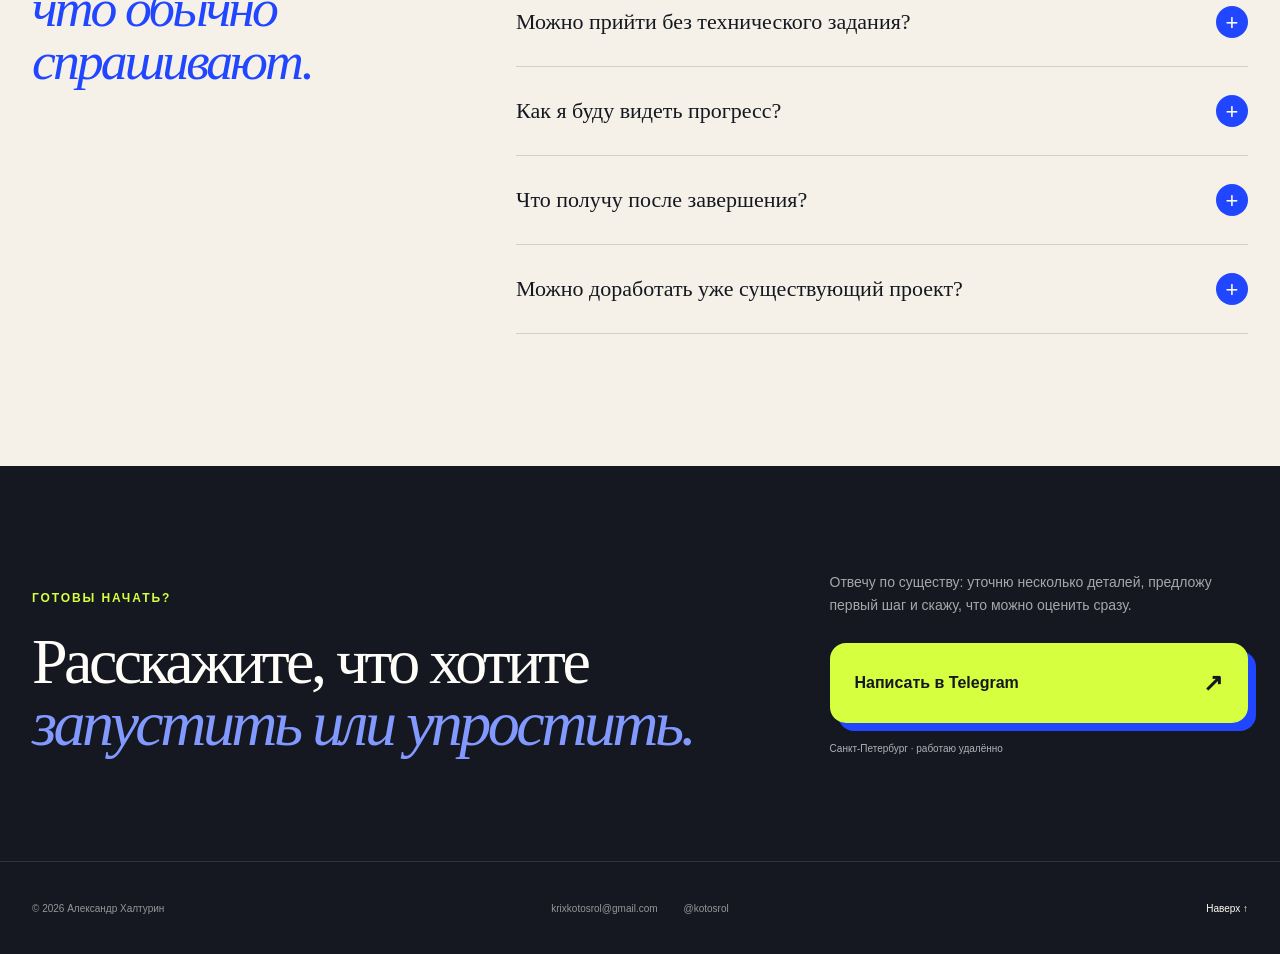
==== commit 6a0a3cf9: "Shorten service ordering and polish mobile navigation" ====
--- a/index.html
+++ b/index.html
@@ -13,8 +13,8 @@
   <meta property="og:url" content="https://kotosrol.github.io/client-portfolio/">
   <meta property="og:image" content="https://kotosrol.github.io/client-portfolio/assets/viarente-home.webp">
   <link rel="icon" href="assets/favicon.svg" type="image/svg+xml">
-  <link rel="stylesheet" href="styles.css?v=2">
-  <script src="app.js?v=2" defer></script>
+  <link rel="stylesheet" href="styles.css?v=3">
+  <script src="app.js?v=3" defer></script>
 </head>
 <body>
   <a class="skip-link" href="#main">Перейти к содержанию</a>
@@ -29,50 +29,45 @@
       <a href="#work">Проекты</a>
       <a href="#process">Как работаю</a>
       <a href="#faq">Вопросы</a>
-      <a href="services/">Заказать услугу</a>
     </nav>
-    <a class="header-cta" href="#brief">Обсудить задачу <span>↗</span></a>
-    <button class="menu-toggle" type="button" aria-label="Открыть меню" aria-expanded="false" data-menu-toggle>
+    <a class="header-cta" href="services/#order">Обсудить задачу <span aria-hidden="true">↗</span></a>
+    <button class="menu-toggle" type="button" aria-label="Открыть меню" aria-expanded="false" aria-controls="mobile-nav" data-menu-toggle>
       <span></span><span></span>
     </button>
-    <nav class="mobile-nav" aria-label="Мобильная навигация" data-mobile-nav>
+    <nav class="mobile-nav" id="mobile-nav" aria-label="Мобильная навигация" data-mobile-nav inert>
       <a href="#services">Что делаю</a>
       <a href="#work">Проекты</a>
       <a href="#process">Как работаю</a>
       <a href="#faq">Вопросы</a>
-      <a href="services/">Заказать услугу</a>
-      <a href="#brief">Обсудить задачу</a>
+      <a href="services/#order">Обсудить задачу</a>
     </nav>
   </header>
 
-  <main id="main">
+  <main id="main" tabindex="-1">
     <section class="hero" id="top">
       <div class="hero-grid" aria-hidden="true"></div>
       <div class="hero-orb hero-orb-one" aria-hidden="true"></div>
       <div class="hero-orb hero-orb-two" aria-hidden="true"></div>
       <div class="shell hero-layout">
         <div class="hero-copy reveal">
-          <p class="eyebrow"><span></span> Разработка под задачу бизнеса</p>
           <h1>Сайты, Telegram<br>и <em>продвижение.</em></h1>
-          <p class="hero-lead">Делаю сайты, ботов и автоматизацию. Помогаю подготовить SEO-статьи, контент для соцсетей и путь от первого перехода до обращения.</p>
+          <p class="hero-lead">Разрабатываю сайты и Telegram-сервисы. Готовлю SEO-статьи, контент для соцсетей и помогаю настроить приём обращений.</p>
           <div class="hero-actions">
-            <a class="button button-primary" href="#brief">Разобрать мою задачу <span>↘</span></a>
-            <a class="text-link" href="#work">Сначала посмотреть проекты <span>↓</span></a>
+            <a class="button button-primary" href="services/#order">Обсудить задачу <span aria-hidden="true">↗</span></a>
+            <a class="text-link" href="#work">Посмотреть работы <span aria-hidden="true">↓</span></a>
           </div>
           <ul class="hero-points" aria-label="Основные преимущества">
-            <li><i></i> Один ответственный за весь контур</li>
-            <li><i></i> Понятные этапы и контрольные точки</li>
-            <li><i></i> Исходники и передача результата</li>
+            <li><i></i> Дизайн, разработка и запуск</li>
+            <li><i></i> Исходники и инструкции</li>
           </ul>
         </div>
 
         <div class="hero-stage reveal" style="--delay:120ms" aria-label="Схема работы цифрового сервиса">
-          <div class="stage-topline"><span>LIVE SYSTEM / 01</span><b><i></i> сценарий работает</b></div>
+          <div class="stage-topline"><b><i></i> Пример обработки заявки</b></div>
           <div class="stage-canvas">
             <div class="stage-card stage-user">
               <small>КЛИЕНТ</small>
               <strong>Оставил заявку</strong>
-              <span>2 минуты назад</span>
             </div>
             <div class="stage-path path-one"><i></i></div>
             <div class="stage-core">
@@ -83,7 +78,7 @@
             <div class="stage-path path-two"><i></i></div>
             <div class="stage-card stage-result">
               <small>КОМАНДА</small>
-              <strong>Получила лид</strong>
+              <strong>Получила заявку</strong>
               <span>с контекстом задачи</span>
             </div>
             <div class="stage-chip chip-site">SITE</div>
@@ -108,14 +103,12 @@
     <section class="services section" id="services" aria-labelledby="services-title">
       <div class="shell">
         <header class="section-head reveal">
-          <p class="section-kicker">01 / ЧТО МОЖНО СОБРАТЬ</p>
-          <h2 id="services-title">Не продаю технологии.<br><em>Решаю конкретный процесс.</em></h2>
-          <p>Можно прийти с готовым ТЗ, списком проблем или одной идеей. Я помогу отделить обязательное от лишнего и предложу реалистичный первый релиз.</p>
+          <h2 id="services-title">Чем могу <em>помочь</em></h2>
+          <p>Опишите идею или то, что хотите улучшить. Вместе определим, что войдёт в первый этап.</p>
         </header>
 
         <div class="service-grid">
           <article class="service-card service-blue reveal">
-            <div class="service-number">01</div>
             <div class="service-icon" aria-hidden="true"><span></span><span></span><span></span></div>
             <h3>Сайт или<br>клиентский сервис</h3>
             <p>От первого экрана до заявки в базе: дизайн, адаптив, формы, личный кабинет, CMS и административная логика.</p>
@@ -124,11 +117,10 @@
               <li>Каталог, калькулятор, личный кабинет</li>
               <li>Заявки, база данных и CMS</li>
             </ul>
-            <a href="#brief" data-preset="site">Нужен сайт или сервис <span>↗</span></a>
+            <a href="services/?service=site#order">Обсудить сайт <span aria-hidden="true">↗</span></a>
           </article>
 
           <article class="service-card service-coral reveal" style="--delay:90ms">
-            <div class="service-number">02</div>
             <div class="service-icon service-icon-chat" aria-hidden="true"><span></span><span></span></div>
             <h3>Telegram-бот<br>или Mini App</h3>
             <p>Полноценный путь внутри Telegram: знакомство, выбор, оплата, статус, уведомления и управление со стороны команды.</p>
@@ -137,11 +129,10 @@
               <li>Профиль, статусы и уведомления</li>
               <li>Платежи, CRM и внешние API</li>
             </ul>
-            <a href="#brief" data-preset="telegram">Нужен Telegram-сервис <span>↗</span></a>
+            <a href="services/?service=automation#order">Обсудить Telegram-сервис <span aria-hidden="true">↗</span></a>
           </article>
 
           <article class="service-card service-dark reveal" style="--delay:180ms">
-            <div class="service-number">03</div>
             <div class="service-icon service-icon-flow" aria-hidden="true"><span></span><span></span><span></span></div>
             <h3>Автоматизация<br>и AI-помощник</h3>
             <p>Связываю данные и сервисы так, чтобы повторяющиеся действия выполнялись автоматически, а сложные случаи оставались под контролем.</p>
@@ -150,7 +141,7 @@
               <li>Обработка заявок и уведомления</li>
               <li>AI с правилами и передачей человеку</li>
             </ul>
-            <a href="#brief" data-preset="automation">Хочу убрать ручную работу <span>↗</span></a>
+            <a href="services/?service=automation#order">Обсудить автоматизацию <span aria-hidden="true">↗</span></a>
           </article>
           <article class="service-card service-content reveal">
             <div class="service-icon service-icon-flow" aria-hidden="true"><span></span><span></span><span></span></div>
@@ -161,7 +152,7 @@
               <li>Контент-план, посты и сценарии VK / Telegram</li>
               <li>Настройка теста VK Ads и проверка UTM</li>
             </ul>
-            <a href="#brief" data-preset="content">Обсудить продвижение <span>↗</span></a>
+            <a href="services/?service=content#order">Обсудить продвижение <span aria-hidden="true">↗</span></a>
           </article>
         </div>
       </div>
@@ -288,16 +279,17 @@
       <div class="shell brief-layout">
         <div class="brief-intro reveal">
           <p class="section-kicker">05 / БЫСТРЫЙ СТАРТ</p>
-          <h2 id="brief-title">Опишите задачу<br><em>за три клика.</em></h2>
+          <h2 id="brief-title">Подробный <em>бриф</em></h2>
           <p>Готовое техническое задание не обязательно. Выберите ближайшие варианты, добавьте пару слов и получите сообщение, с которого удобно начать разговор.</p>
           <div class="brief-contact">
+            <a class="brief-shortcut" href="services/#order">Перейти к короткой форме ↗</a>
             <span>Предпочитаете написать сразу?</span>
             <a href="https://t.me/kotosrol" target="_blank" rel="noopener noreferrer">@kotosrol <b>↗</b></a>
           </div>
         </div>
 
         <form class="brief-card reveal" style="--delay:100ms" data-brief-form>
-          <div class="brief-progress" aria-label="Прогресс заполнения"><span data-progress></span></div>
+          <div class="brief-progress" aria-hidden="true"><span data-progress></span></div>
           <fieldset class="brief-step is-active" data-step="1">
             <legend><small>ШАГ 1 ИЗ 3</small>Что нужно сделать?</legend>
             <div class="choice-grid">
--- a/styles.css
+++ b/styles.css
@@ -156,7 +156,6 @@
 .service-blue { color: var(--white); background: var(--blue); }
 .service-coral { background: var(--coral); }
 .service-dark { color: var(--white); background: var(--ink); }
-.service-number { align-self: flex-end; font-size: 12px; font-weight: 900; letter-spacing: .16em; opacity: .7; }
 .service-icon { width: 112px; height: 112px; margin: 10px 0 38px; position: relative; display: grid; place-items: center; border: 1px solid currentColor; border-radius: 50%; opacity: .92; }
 .service-icon span { position: absolute; width: 48px; height: 32px; border: 2px solid currentColor; border-radius: 6px; }
 .service-icon span:nth-child(1) { transform: translate(-14px,-12px); }
@@ -172,6 +171,7 @@
 .service-card h3 { margin: 0; font-family: Georgia, serif; font-size: 38px; font-weight: 500; line-height: 1.02; letter-spacing: -.035em; }
 .service-card > p { margin: 22px 0; font-size: 14px; line-height: 1.65; opacity: .8; }
 .service-card ul { margin: 0 0 26px; padding: 18px 0 0; border-top: 1px solid currentColor; list-style: none; opacity: .78; }
+.service-blue > p, .service-blue ul, .service-coral ul { opacity: 1; }
 .service-card li { position: relative; margin: 8px 0; padding-left: 16px; font-size: 12px; font-weight: 700; }
 .service-card li::before { content: ""; position: absolute; left: 0; top: .55em; width: 5px; height: 5px; background: currentColor; border-radius: 50%; }
 .service-card > a { margin-top: auto; display: flex; justify-content: space-between; align-items: center; padding-top: 18px; border-top: 1px solid currentColor; font-size: 13px; font-weight: 900; }
@@ -219,7 +219,7 @@
 .phone-shell { width: 220px; height: 336px; padding: 18px 14px; color: var(--white); background: #151820; border: 6px solid #090b0f; border-radius: 34px 34px 0 0; box-shadow: 0 25px 50px rgba(0,0,0,.3); transform: translateY(35px) rotate(-3deg); }
 .phone-head { display: flex; justify-content: space-between; align-items: center; font-size: 12px; }
 .phone-head span { opacity: .5; }
-.phone-search { margin: 16px 0 12px; padding: 8px 10px; display: flex; justify-content: space-between; color: rgba(255,255,255,.45); background: #222731; border-radius: 8px; font-size: 8px; }
+.phone-search { margin: 16px 0 12px; padding: 8px 10px; display: flex; justify-content: space-between; color: #b3b7bf; background: #222731; border-radius: 8px; font-size: 8px; }
 .phone-card { margin-top: 8px; padding: 9px; display: grid; grid-template-columns: 38px 1fr 22px; align-items: center; gap: 9px; background: #20252d; border: 1px solid rgba(255,255,255,.07); border-radius: 11px; }
 .phone-card > div { height: 38px; display: grid; place-items: center; background: #2a303a; border-radius: 8px; font-size: 9px; font-weight: 900; }
 .phone-card p { margin: 0; display: flex; flex-direction: column; }
@@ -231,7 +231,7 @@
 .product-pill { position: absolute; right: 18px; bottom: 20px; padding: 10px 12px; color: var(--ink); background: var(--acid); border: 1px solid var(--ink); border-radius: 99px; font-size: 9px; font-weight: 900; box-shadow: 5px 5px 0 var(--ink); }
 .cad-product { background: var(--coral); background-image: linear-gradient(rgba(21,24,32,.1) 1px, transparent 1px), linear-gradient(90deg, rgba(21,24,32,.1) 1px, transparent 1px); background-size: 26px 26px; }
 .cad-sheet { position: relative; width: 72%; height: 78%; background: #f8f3e8; border: 1px solid var(--ink); box-shadow: 16px 18px 0 rgba(21,24,32,.18); transform: rotate(2deg); }
-.cad-title { position: absolute; top: 16px; left: 17px; font-size: 7px; font-weight: 900; letter-spacing: .12em; }
+.cad-title { position: absolute; top: 16px; left: 17px; color: var(--ink); font-size: 7px; font-weight: 900; letter-spacing: .12em; }
 .cad-line { position: absolute; height: 2px; background: var(--blue); transform-origin: left center; }
 .line-a { width: 54%; top: 45%; left: 23%; }
 .line-b { width: 24%; top: 45%; left: 50%; transform: rotate(65deg); }
@@ -241,7 +241,7 @@
 .node-b { right: 18%; top: calc(45% - 8px); }
 .node-c { left: 34%; bottom: 16%; }
 .node-d { right: 34%; bottom: 16%; }
-.cad-stamp { position: absolute; right: 8px; bottom: 8px; width: 62px; padding: 6px; border: 1px solid var(--ink); font-size: 7px; }
+.cad-stamp { position: absolute; right: 8px; bottom: 8px; width: 62px; padding: 6px; color: var(--ink); border: 1px solid var(--ink); font-size: 7px; }
 .cad-stamp b { color: var(--blue); font-size: 11px; }
 .case-small .case-copy { min-height: 380px; padding: 32px; }
 .case-small .case-meta { margin-bottom: 25px; }
@@ -260,7 +260,7 @@
 .process-list > li > span { width: 35px; height: 35px; display: grid; place-items: center; color: var(--white); background: var(--blue); border-radius: 50%; font-size: 9px; font-weight: 900; }
 .process-list h3 { margin: 0 0 10px; font-family: Georgia, serif; font-size: 29px; font-weight: 500; letter-spacing: -.03em; }
 .process-list p { max-width: 560px; margin: 0; color: var(--ink-soft); font-size: 13px; line-height: 1.65; }
-.process-list b { color: rgba(21,24,32,.22); font-size: 9px; letter-spacing: .14em; }
+.process-list b { color: #575a58; font-size: 9px; letter-spacing: .14em; }
 
 .quality { padding-top: 0; background: var(--paper-2); }
 .quality-panel { padding: 74px; color: var(--white); background: var(--blue); border-radius: 36px; box-shadow: 18px 18px 0 var(--coral); }
@@ -268,13 +268,13 @@
 .quality-copy .section-kicker { color: var(--acid); align-self: start; }
 .quality-copy h2 { font-size: clamp(40px, 4vw, 60px); }
 .quality-copy h2 em { color: var(--acid); }
-.quality-copy > p:last-child { margin: 0; color: rgba(255,255,255,.7); font-size: 14px; line-height: 1.7; }
+.quality-copy > p:last-child { margin: 0; color: var(--white); font-size: 14px; line-height: 1.7; }
 .quality-grid { display: grid; grid-template-columns: repeat(4,1fr); border: 1px solid rgba(255,255,255,.3); border-radius: 20px; overflow: hidden; }
 .quality-grid article { min-height: 200px; padding: 24px; border-right: 1px solid rgba(255,255,255,.3); }
 .quality-grid article:last-child { border: 0; }
 .quality-grid span { color: var(--acid); font-size: 9px; font-weight: 900; }
 .quality-grid h3 { margin: 45px 0 8px; font-family: Georgia, serif; font-size: 24px; font-weight: 500; }
-.quality-grid p { margin: 0; color: rgba(255,255,255,.65); font-size: 11px; line-height: 1.55; }
+.quality-grid p { margin: 0; color: var(--white); font-size: 11px; line-height: 1.55; }
 
 .brief { background: var(--white); }
 .brief-layout { display: grid; grid-template-columns: .72fr 1.28fr; gap: 90px; align-items: start; }
@@ -303,7 +303,7 @@
 .choice-grid input:checked + span i { color: var(--ink); background: var(--acid); }
 .choice-grid b { align-self: end; font-size: 13px; }
 .choice-grid small { align-self: start; color: var(--ink-soft); font-size: 9px; }
-.choice-grid input:checked + span small { color: rgba(255,255,255,.65); }
+.choice-grid input:checked + span small { color: var(--white); }
 .choice-grid-compact label > span { min-height: 92px; grid-template-columns: 1fr; }
 .brief-note { margin-top: 20px; display: block; }
 .brief-note > span { display: block; margin-bottom: 8px; font-size: 11px; font-weight: 800; }
@@ -353,8 +353,8 @@
 .site-footer div { display: flex; gap: 26px; }
 .site-footer .shell > a { justify-self: end; color: var(--white); }
 
-.reveal { opacity: 0; transform: translateY(24px); transition: opacity .7s ease var(--delay,0ms), transform .7s cubic-bezier(.2,.75,.2,1) var(--delay,0ms); }
-.reveal.is-visible { opacity: 1; transform: translateY(0); }
+.animate-reveal .reveal { opacity: 0; transform: translateY(24px); transition: opacity .7s ease var(--delay,0ms), transform .7s cubic-bezier(.2,.75,.2,1) var(--delay,0ms); }
+.animate-reveal .reveal.is-visible, .animate-reveal .reveal:focus-within { opacity: 1; transform: translateY(0); }
 
 @keyframes marquee { to { transform: translateX(-50%); } }
 @keyframes drift { 0%,100% { transform: translate3d(0,0,0); } 50% { transform: translate3d(22px,-18px,0); } }
@@ -396,8 +396,8 @@
   .menu-toggle span:last-child { transform: translateY(4px); }
   .menu-toggle[aria-expanded="true"] span:first-child { transform: rotate(45deg); }
   .menu-toggle[aria-expanded="true"] span:last-child { transform: rotate(-45deg); }
-  .mobile-nav { position: fixed; z-index: 101; inset: 0; padding: 110px 24px 40px; display: flex; flex-direction: column; gap: 0; color: var(--white); background: var(--blue); visibility: hidden; opacity: 0; transform: translateY(-12px); transition: opacity .2s ease, transform .2s ease, visibility .2s; }
-  .mobile-nav.is-open { visibility: visible; opacity: 1; transform: translateY(0); }
+  .mobile-nav { position: fixed; z-index: 103; inset: 0; padding: 110px 24px 40px; display: none; flex-direction: column; gap: 0; color: var(--white); background: var(--blue); overflow-y: auto; }
+  .mobile-nav.is-open { display: flex; }
   .mobile-nav a { padding: 18px 4px; border-bottom: 1px solid rgba(255,255,255,.25); font-family: Georgia,serif; font-size: 30px; }
   .mobile-nav a:last-child { margin-top: 24px; color: var(--ink); background: var(--acid); border: 0; border-radius: 14px; text-align: center; font-family: Inter,"Segoe UI",Arial,sans-serif; font-size: 14px; font-weight: 900; }
   .hero { padding: 120px 0 90px; }
@@ -525,6 +525,34 @@
 }
 
 .service-content { color: #171944; background: #e2def9; }
+.section[id], .brief-step legend { scroll-margin-top: 95px; }
+.services .section-head { grid-template-columns: minmax(0, 1.25fr) minmax(0, 1fr); }
+.hero-stage .stage-card span { color: #626262; }
+.hero-stage .core-label { opacity: 1; }
+.brief-contact .brief-shortcut { width: auto; font: 800 14px/1.4 Inter, "Segoe UI", Arial, sans-serif; text-decoration: underline; }
+.brief-result [data-summary] { overflow-wrap: anywhere; }
+.final-action small { color: #b0b2b9; }
+@media (max-width: 860px) {
+  .menu-open .site-header { backdrop-filter: none; }
+  .menu-toggle { z-index: 104; }
+  .service-card { min-height: 0; }
+}
+@media (max-width: 560px) {
+  .hero { padding-top: 92px; }
+  .hero-stage { min-height: 0; margin-top: 32px; }
+  .stage-canvas { min-height: 0; display: grid; grid-template-columns: minmax(0, 1fr) 20px minmax(0, 1fr); align-items: stretch; gap: 6px; padding: 16px 12px; }
+  .stage-canvas::after { content: "→"; position: static; width: auto; height: auto; grid-area: 1 / 2; align-self: center; color: var(--acid); border: 0; transform: none; text-align: center; }
+  .stage-user, .stage-result { position: static; width: auto; padding: 10px; border-radius: 11px; }
+  .stage-result { grid-column: 3; }
+  .stage-core, .stage-path, .stage-chip { display: none; }
+  .stage-footer { height: auto; min-height: 58px; }
+  .service-icon { width: 65px; height: 65px; margin-bottom: 16px; }
+  .service-card h3 { font-size: 31px; }
+}
+.animate-reveal .reveal:target { opacity: 1; transform: none; }
+@media (prefers-reduced-motion: reduce), print {
+  .animate-reveal .reveal { opacity: 1; transform: none; }
+}
 .case-editorial { margin-top: 24px; background: #1d2153; color: #fff; }
 .case-editorial .case-copy { min-height: auto; }
 .case-editorial .case-link { margin-top: 16px; }
